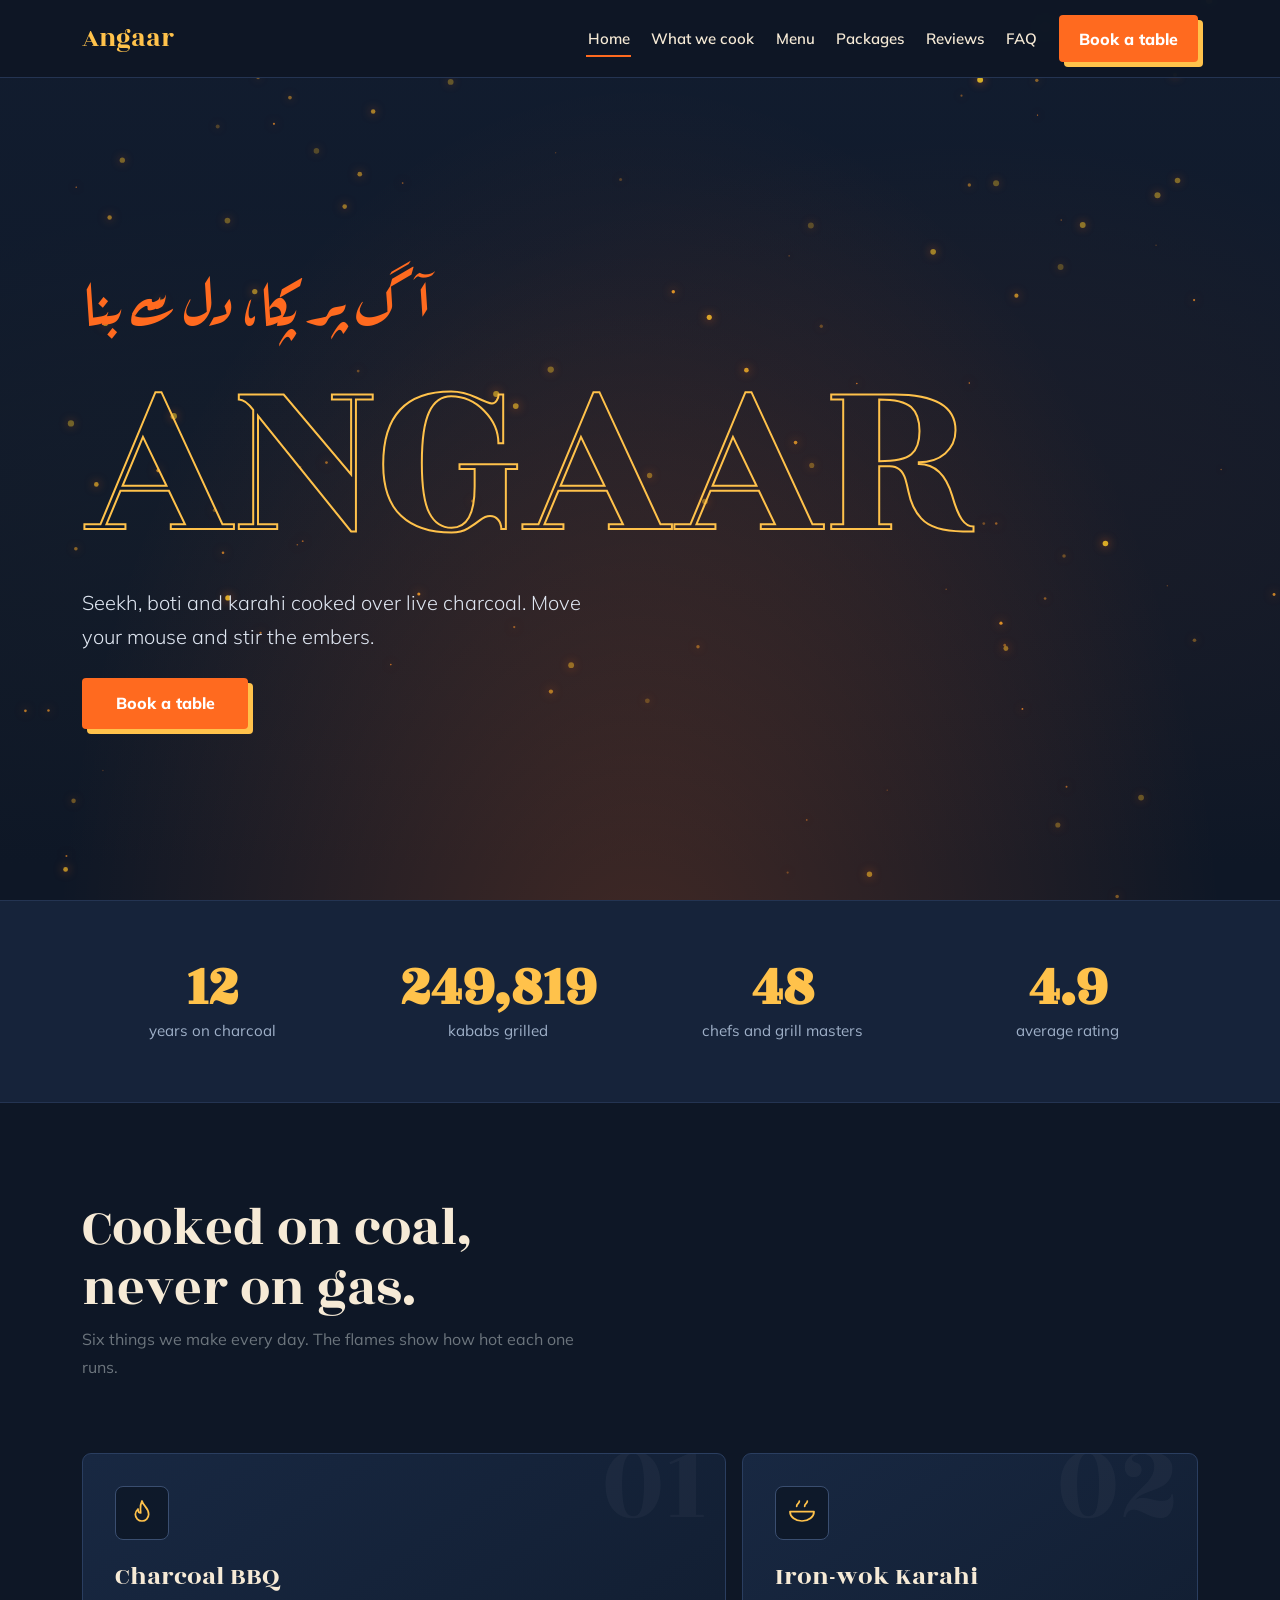
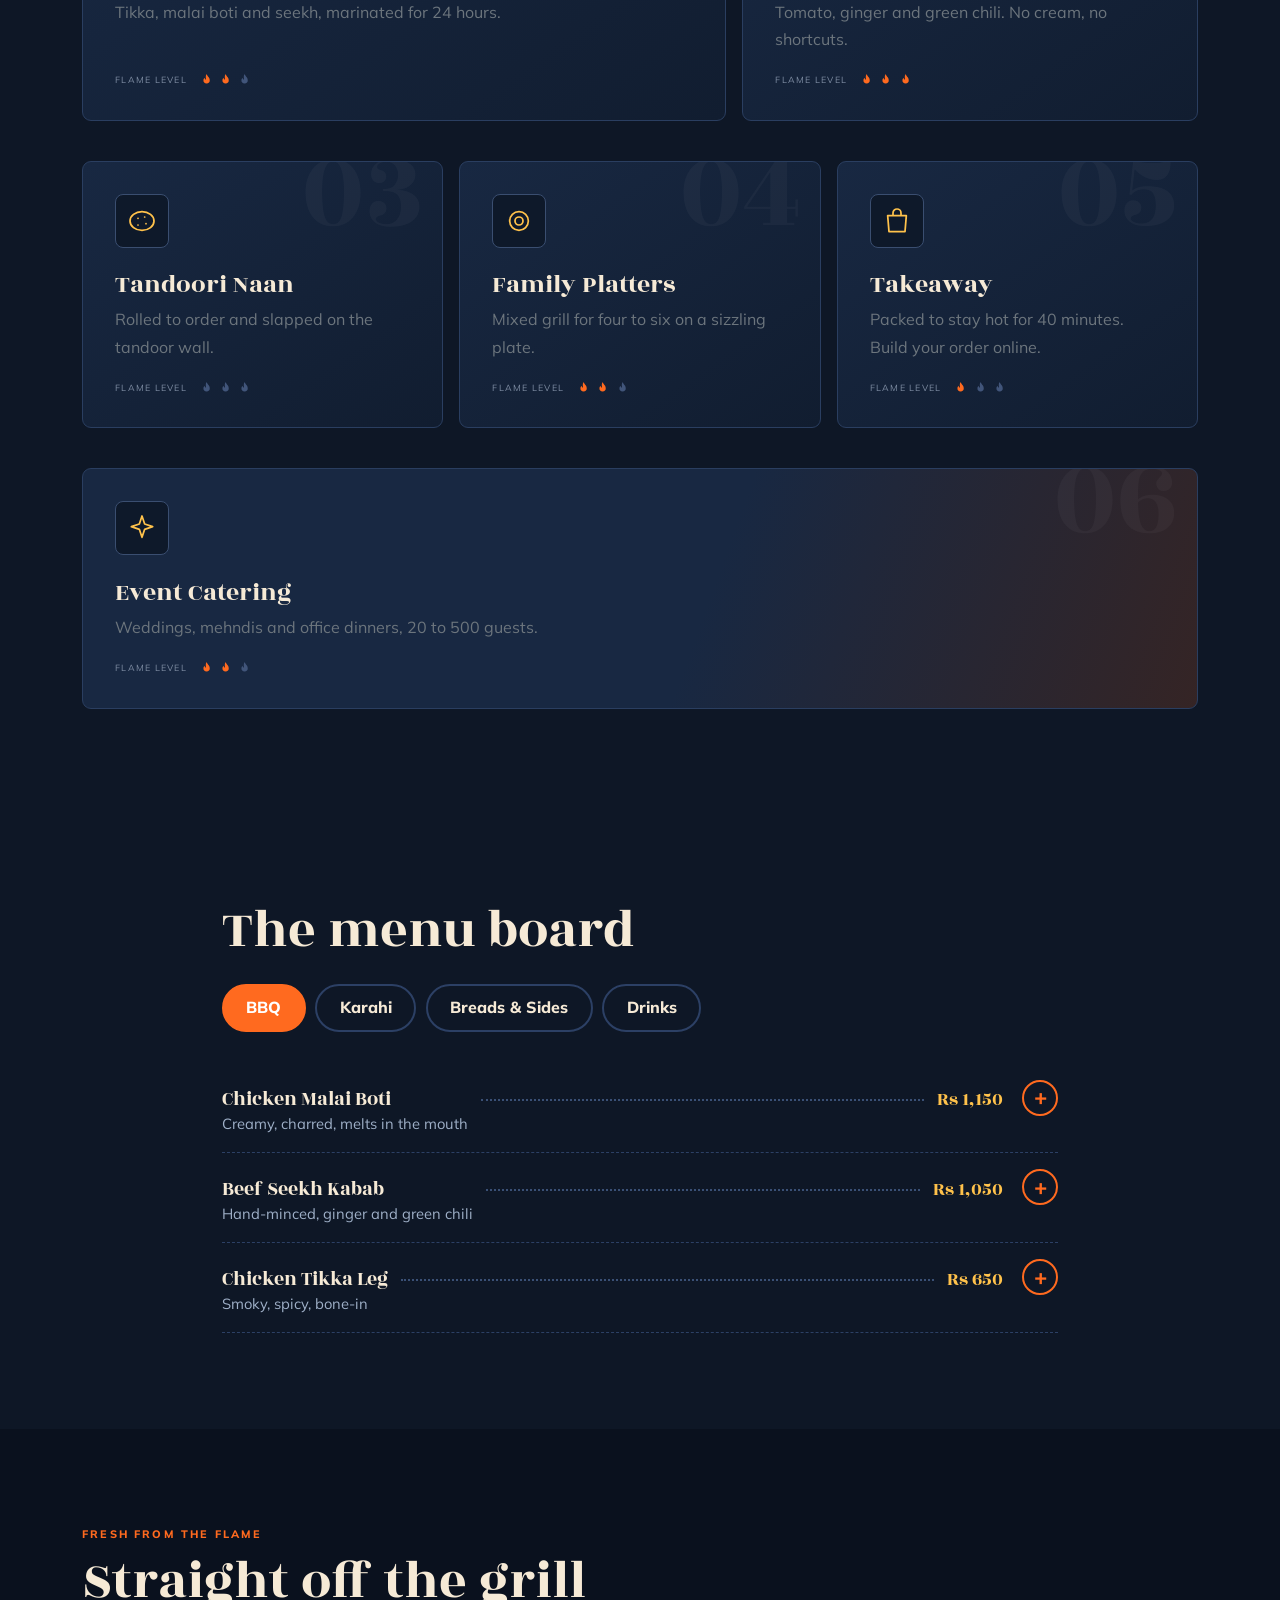
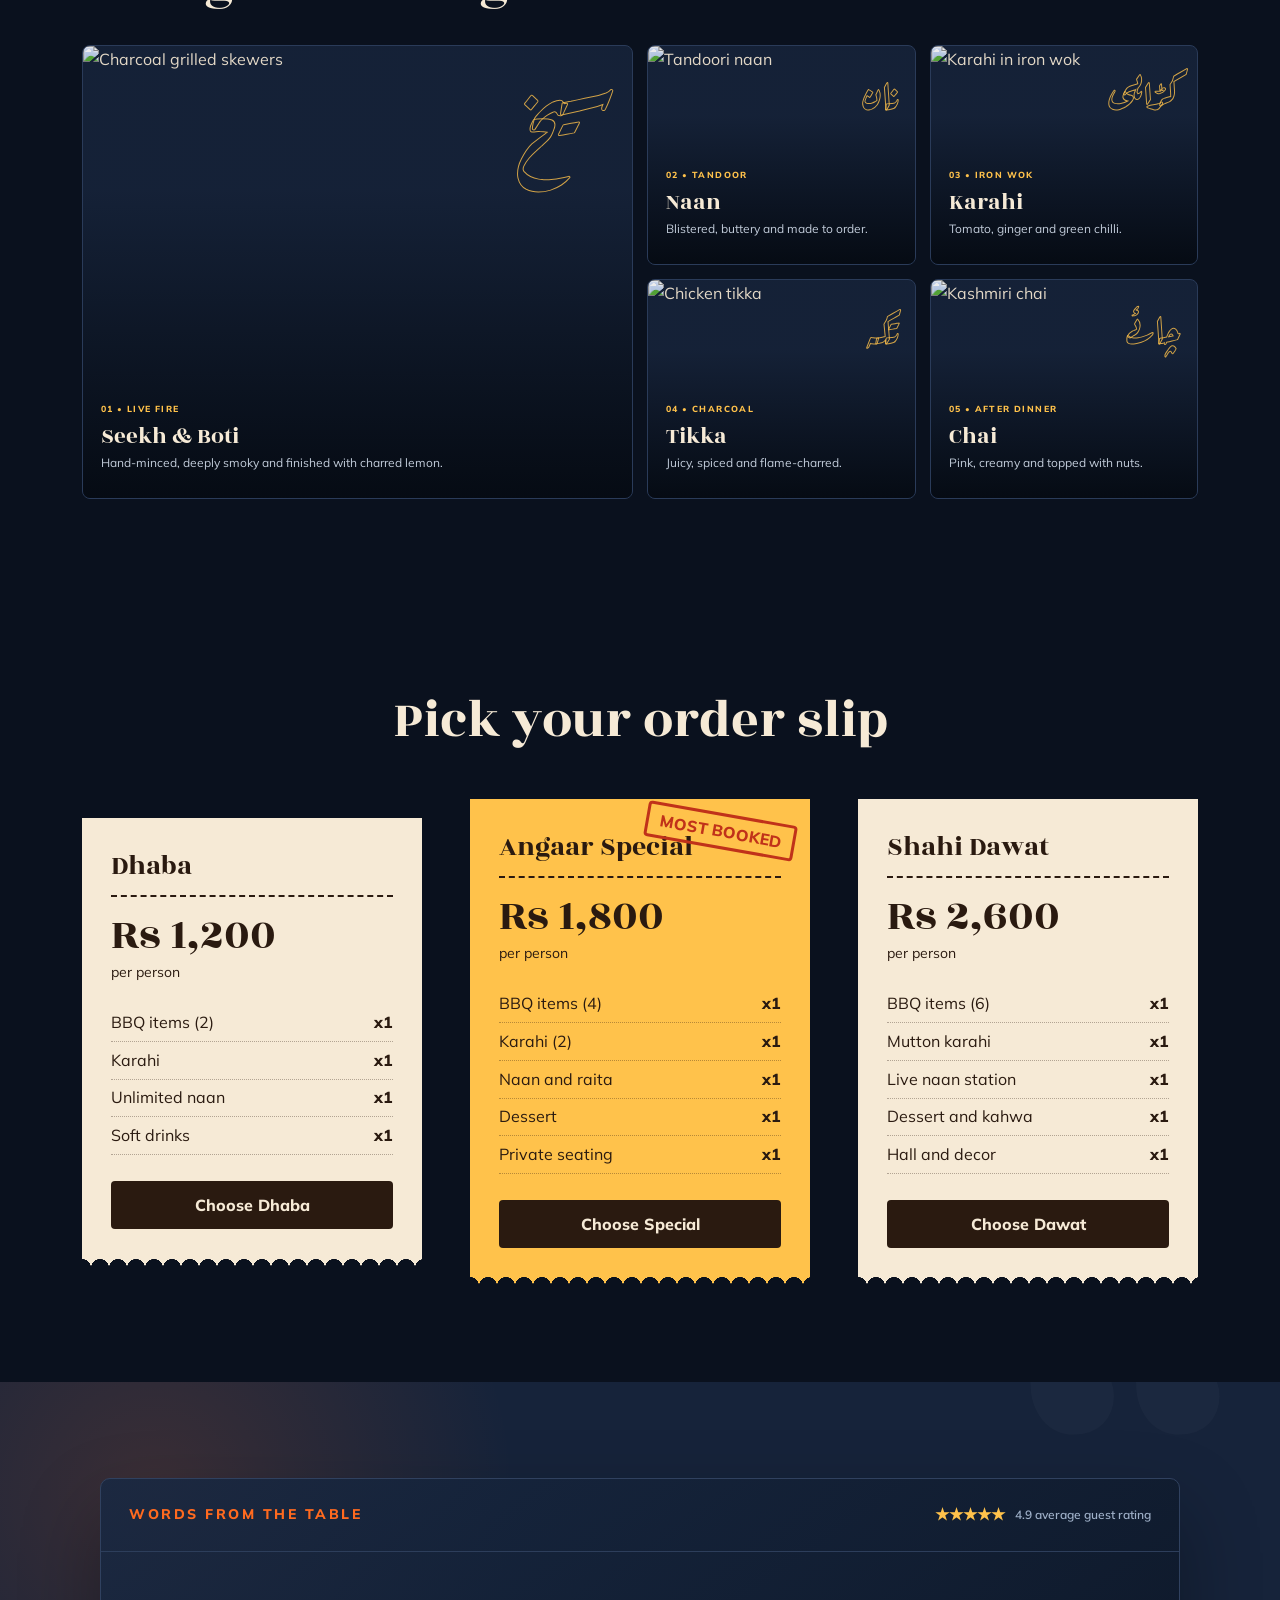
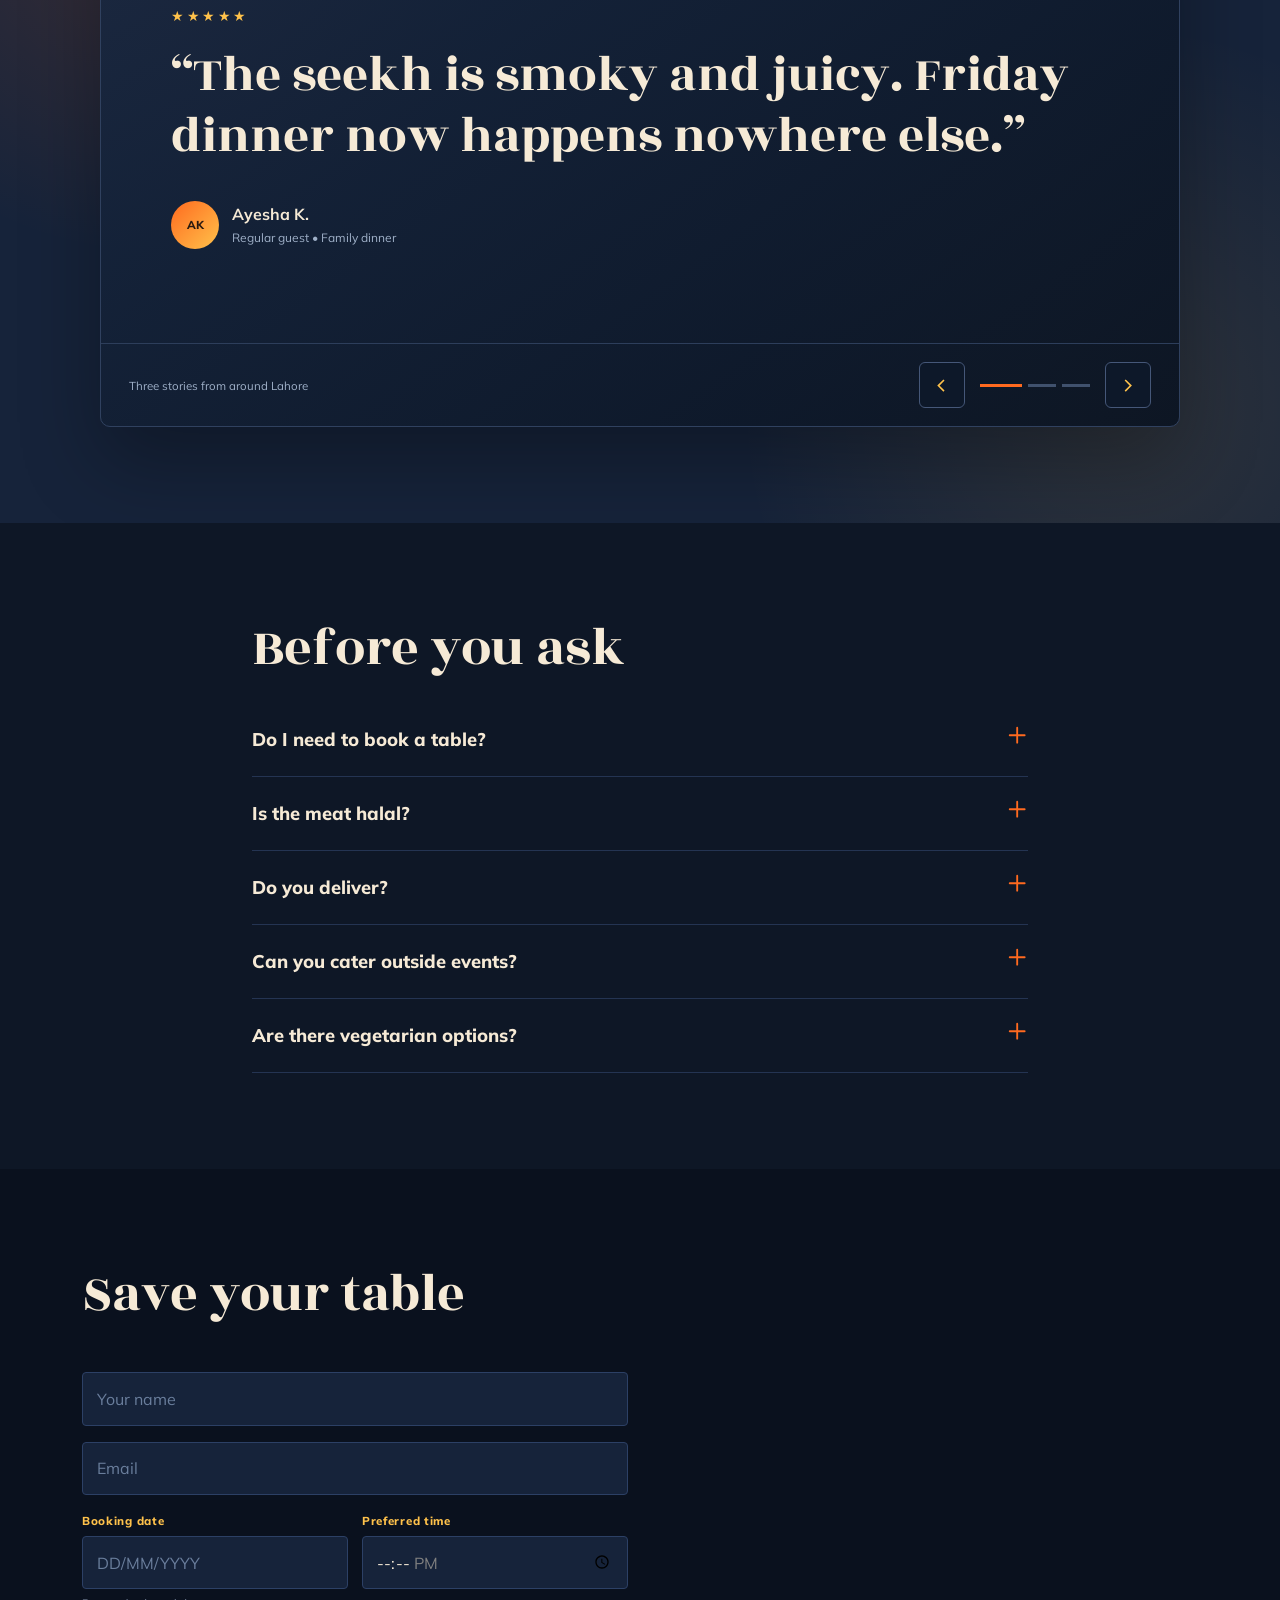
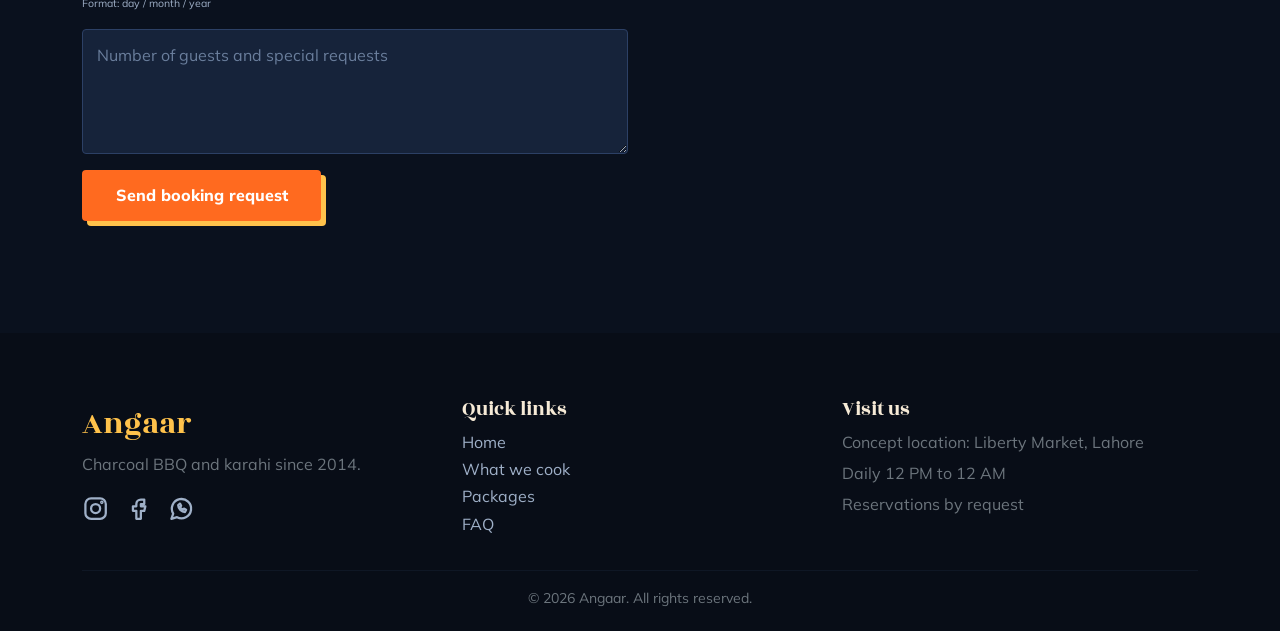
==== index.html @ 0d8eda19 "Add files via upload" ====
<!DOCTYPE html>
<html lang="en">
<head>
<meta charset="UTF-8">
<meta name="viewport" content="width=device-width, initial-scale=1">
<title>Angaar | Charcoal BBQ & Karahi</title>
<meta name="description" content="Live charcoal BBQ, karahi and tandoori naan. Book a table at Angaar.">
<link href="https://fonts.googleapis.com/css2?family=Aref+Ruqaa:wght@700&family=Mulish:wght@400;600;800&family=Rozha+One&display=swap" rel="stylesheet">
<link href="https://cdn.jsdelivr.net/npm/bootstrap@5.3.3/dist/css/bootstrap.min.css" rel="stylesheet">
<style>
:root{--night:#0e1726;--night2:#16233a;--ember:#ff6a1f;--gold:#ffc24b;--paper:#f6ead6;--ink:#2a1a10;--mute:#9fb0c8}
html{scroll-behavior:smooth;scroll-padding-top:90px}
body{font-family:'Mulish',sans-serif;background:var(--night);color:var(--paper);line-height:1.7;overflow-x:hidden}
h1,h2,h3,.disp{font-family:'Rozha One',serif;font-weight:400}
.urdu{font-family:'Aref Ruqaa',serif}
section{padding:96px 0;scroll-margin-top:78px}
h2{font-size:clamp(2rem,5vw,3.4rem);line-height:1.1}
.btn-ember{background:var(--ember);color:#fff;border:0;padding:.85rem 2.1rem;border-radius:4px;font-weight:800;box-shadow:5px 5px 0 var(--gold);transition:.2s}
.btn-ember:hover{color:#fff;transform:translate(3px,3px);box-shadow:2px 2px 0 var(--gold)}
/* nav */
.navbar{background:rgba(14,23,38,.94);backdrop-filter:blur(10px);border-bottom:1px solid #243452;padding:.65rem 0}.navbar .container{flex-wrap:nowrap}.navbar-nav{gap:.15rem!important}.nav-link{padding:.5rem .6rem!important;font-size:.94rem}.navbar .btn-ember{white-space:nowrap;padding:.72rem 1.25rem!important;margin-left:.65rem!important}
.navbar-brand{font-family:'Rozha One';font-size:1.7rem;color:var(--gold)!important}
.nav-link{color:var(--paper)!important;font-weight:600;position:relative}
.nav-link:after{content:"";position:absolute;left:.5rem;right:.5rem;bottom:2px;height:2px;background:var(--ember);transform:scaleX(0);transition:.3s}
.nav-link.active:after,.nav-link:hover:after{transform:scaleX(1)}
.navbar-toggler{border-color:var(--gold)}.navbar-toggler-icon{filter:invert(1)}
/* hero */
.hero{position:relative;min-height:100vh;display:flex;align-items:center;overflow:hidden;
background:linear-gradient(180deg,rgba(14,23,38,.55),var(--night) 96%),
url('images/hero.jpg') center/cover,radial-gradient(ellipse at 75% 100%,rgba(255,106,31,.45),transparent 60%),radial-gradient(ellipse at 20% 100%,rgba(255,194,75,.18),transparent 55%),var(--night2)}
#embers{position:absolute;inset:0;width:100%;height:100%}
.hero .container{position:relative;z-index:2;padding-top:70px}
.big{font-size:clamp(4.5rem,20vw,15rem);line-height:.85;color:transparent;-webkit-text-stroke:2px var(--gold);letter-spacing:-2px;margin:0;transition:.4s}
.big:hover{color:var(--ember);-webkit-text-stroke-color:var(--ember)}
.hero .urdu{font-size:clamp(2rem,6vw,4rem);color:var(--ember);margin:0 0 .5rem}
.hero p.lead{max-width:520px;color:#dfe6f1}
/* Clean hero-to-content transition */
/* services — editorial bento grid */
.services-grid{display:grid!important;grid-template-columns:repeat(12,1fr);gap:16px;margin:0!important}.services-grid>[class*="col-"]{width:auto!important;padding:0!important}.services-grid>div:nth-child(1){grid-column:span 7}.services-grid>div:nth-child(2){grid-column:span 5}.services-grid>div:nth-child(3),.services-grid>div:nth-child(4),.services-grid>div:nth-child(5){grid-column:span 4}.services-grid>div:nth-child(6){grid-column:1/-1}.dish{background:linear-gradient(145deg,#182842,#111d30);border:1px solid #2a3e60;border-radius:9px;padding:2rem;min-height:245px;height:100%;position:relative;overflow:hidden;display:flex;flex-direction:column;transition:.35s}.dish:before{content:"";position:absolute;inset:auto 0 0;height:4px;background:linear-gradient(90deg,var(--ember),var(--gold));transform:scaleX(0);transform-origin:left;transition:.45s}.dish:after{position:absolute;right:18px;top:-25px;font-family:'Rozha One';font-size:7rem;line-height:1;color:rgba(255,255,255,.035);transition:.4s}.services-grid>div:nth-child(1) .dish:after{content:"01"}.services-grid>div:nth-child(2) .dish:after{content:"02"}.services-grid>div:nth-child(3) .dish:after{content:"03"}.services-grid>div:nth-child(4) .dish:after{content:"04"}.services-grid>div:nth-child(5) .dish:after{content:"05"}.services-grid>div:nth-child(6) .dish:after{content:"06"}.dish:hover{transform:translateY(-7px);border-color:#ff8a3466;box-shadow:0 22px 50px rgba(0,0,0,.25)}.dish:hover:before{transform:scaleX(1)}.dish:hover:after{color:rgba(255,194,75,.09);transform:translateY(8px)}.dish .ic{width:54px;height:54px;border:1px solid #3a4e70;background:#0e192a;display:grid;place-items:center;border-radius:8px;font-size:2rem;line-height:1;color:var(--gold);transition:.3s}.dish:hover .ic{background:var(--ember);border-color:var(--ember);color:#fff;transform:rotate(-5deg)}.dish .ic svg{stroke-width:1.3}.dish h3{font-size:1.65rem;margin-top:1.35rem!important;margin-bottom:.35rem}.dish p{max-width:500px;margin-bottom:1.2rem}.heat{margin-top:auto;color:#41557a;font-size:.95rem;display:flex;gap:4px}.heat:before{content:"FLAME LEVEL";font-size:.56rem;letter-spacing:.14em;color:#7f8da3;margin-right:8px;align-self:center}.heat .on{color:var(--ember)}.services-grid>div:nth-child(6) .dish{min-height:200px;background:linear-gradient(110deg,#182842 0%,#182842 56%,rgba(255,106,31,.16) 100%)}.services-grid>div:nth-child(6) .dish p{max-width:670px}
@media(max-width:991px){.services-grid{grid-template-columns:1fr 1fr}.services-grid>div{grid-column:auto!important}.services-grid>div:nth-child(6){grid-column:1/-1!important}}
@media(max-width:620px){.services-grid{grid-template-columns:1fr}.services-grid>div:nth-child(6){grid-column:auto!important}.dish{min-height:230px}}
/* order slips */
.slip{background:var(--paper);color:var(--ink);padding:2rem 1.8rem 2.4rem;position:relative;height:100%;
-webkit-mask:radial-gradient(circle 9px at 9px 100%,#0000 98%,#000) -9px 0/18px 100%;mask:radial-gradient(circle 9px at 9px 100%,#0000 98%,#000) -9px 0/18px 100%;
box-shadow:0 20px 40px rgba(0,0,0,.35);transition:.3s}
.slip:hover{transform:rotate(-1deg) translateY(-6px)}
.slip.best{background:var(--gold);transform:rotate(1.5deg) scale(1.04)}
.slip.best:hover{transform:rotate(0) scale(1.06)}
.slip h3{border-bottom:2px dashed var(--ink);padding-bottom:.7rem}
.slip .price{font-family:'Rozha One';font-size:2.8rem;line-height:1}
.slip ul{list-style:none;padding:0;margin:1.2rem 0 1.6rem}
.slip li{padding:.3rem 0;display:flex;justify-content:space-between;border-bottom:1px dotted #2a1a1055}
.slip li:after{content:"x1";font-weight:800}
.stamp{position:absolute;top:14px;right:14px;border:3px solid var(--chili,#c0321a);color:#c0321a;padding:.1rem .7rem;font-weight:800;transform:rotate(10deg);border-radius:4px}
.btn-ink{background:var(--ink);color:var(--paper);border-radius:4px;font-weight:800;width:100%;padding:.7rem}
.btn-ink:hover{background:var(--ember);color:#fff}
@media(max-width:991px){.slip.best{transform:none}}
/* testimonials — warm, editorial review stage */
.rev{position:relative;overflow:hidden;background:radial-gradient(circle at 12% 15%,rgba(255,106,31,.16),transparent 28%),radial-gradient(circle at 88% 85%,rgba(255,194,75,.1),transparent 30%),var(--night2)}.rev:before{content:"“";position:absolute;right:4%;top:-120px;font-family:'Rozha One';font-size:30rem;line-height:1;color:rgba(255,255,255,.025)}.review-shell{position:relative;max-width:1080px;margin:auto;border:1px solid #30415f;background:linear-gradient(145deg,rgba(24,40,66,.88),rgba(10,19,33,.9));border-radius:10px;box-shadow:0 35px 80px rgba(0,0,0,.3);overflow:hidden}.review-head{display:flex;align-items:center;justify-content:space-between;padding:22px 28px;border-bottom:1px solid #2d3e5b}.review-head small{color:var(--ember);font-weight:800;letter-spacing:.18em}.review-score{display:flex;align-items:center;gap:10px;color:var(--gold);font-weight:800}.review-score span{color:var(--mute);font-weight:600;font-size:.75rem}.slider{overflow:hidden;max-width:100%;margin:auto}.track{display:flex;transition:transform .55s cubic-bezier(.6,0,.2,1)}.slide{min-width:100%;padding:52px 70px 34px;text-align:left}.review-stars{color:var(--gold);letter-spacing:.18em;font-size:.9rem}.slide blockquote{font-family:'Rozha One';font-size:clamp(2rem,4vw,3.5rem);line-height:1.18;max-width:900px;margin:18px 0 34px}.reviewer{display:flex;align-items:center;gap:13px}.reviewer-avatar{width:48px;height:48px;border-radius:50%;display:grid;place-items:center;background:linear-gradient(135deg,var(--ember),var(--gold));color:var(--ink);font-size:.72rem;font-weight:800}.reviewer-info{display:flex;flex-direction:column}.reviewer-info strong{color:var(--paper)}.reviewer-info span{color:var(--mute);font-size:.75rem}.review-bottom{display:flex;align-items:center;justify-content:space-between;padding:18px 28px;border-top:1px solid #2d3e5b}.review-note{color:var(--mute);font-size:.72rem}.review-controls{display:flex;align-items:center;gap:12px}.arrow{display:inline-flex;align-items:center;justify-content:center;font-size:1.2rem;background:#0d1829;border:1px solid #455778;color:var(--gold);width:46px;height:46px;border-radius:6px;transition:.25s}.arrow:hover{background:var(--gold);border-color:var(--gold);color:var(--ink);transform:translateY(-2px)}.dots{display:flex;align-items:center}.dots button{width:28px;height:3px;border:0;background:#40516d;margin:0 3px;padding:0;transition:.25s}.dots button.on{background:var(--ember);width:42px}
@media(max-width:700px){.review-head{align-items:flex-start;gap:12px;flex-direction:column}.slide{padding:38px 24px 28px}.slide blockquote{font-size:2rem}.review-bottom{align-items:flex-start;gap:18px;flex-direction:column}.review-controls{width:100%;justify-content:space-between}.review-note{display:none}}
/* faq */
.faq-item{border-bottom:1px solid #243452}
.faq-q{width:100%;background:none;border:0;color:var(--paper);text-align:left;padding:1.3rem 0;font-weight:800;font-size:1.15rem;display:flex;justify-content:space-between;gap:1rem}
.faq-q svg{color:var(--ember);transition:.3s;flex:none;font-size:1.4rem}
.faq-item.open .faq-q svg{transform:rotate(45deg)}
.faq-item.open .faq-q{color:var(--gold)}
.faq-a{max-height:0;overflow:hidden;transition:max-height .35s;color:var(--mute)}
/* contact */
.form-control{background:var(--night2);border:1px solid #2c4065;color:var(--paper);padding:.85rem;border-radius:4px}
.form-control:focus{background:var(--night2);color:var(--paper);border-color:var(--ember);box-shadow:none}
.form-control::placeholder{color:#6a7e9c}
iframe{border:0;width:100%;height:100%;min-height:340px;border-radius:4px;filter:invert(.9) hue-rotate(180deg) saturate(.7)}
footer{background:#080d17;padding:64px 0 20px}
footer a{color:var(--mute);text-decoration:none}footer a:hover{color:var(--gold)}
.social .social-icon{font-size:1.7rem;margin-right:1rem;display:inline-flex;color:var(--mute)}

#loader{position:fixed;inset:0;background:radial-gradient(circle at 50% 55%,#172944,#0b1422 52%,#07101c);z-index:9999;display:flex;flex-direction:column;align-items:center;justify-content:center;transition:opacity .65s,visibility .65s}#loader.done{opacity:0;visibility:hidden}.loader-emblem{width:110px;height:110px;border:1px solid rgba(255,194,75,.36);border-radius:50%;display:grid;place-items:center;position:relative;animation:loaderPulse 1.3s ease-in-out infinite}.loader-emblem:before,.loader-emblem:after{content:"";position:absolute;border-radius:50%;border:1px solid rgba(255,106,31,.25)}.loader-emblem:before{inset:-12px;animation:loaderRing 1.5s ease-out infinite}.loader-emblem:after{inset:12px}.loader-flame{width:55px;height:55px;color:var(--ember);filter:drop-shadow(0 0 18px rgba(255,106,31,.7));animation:loaderFlame .75s ease-in-out infinite alternate}.loader-word{font-family:'Rozha One';font-size:3.4rem;line-height:1;color:var(--gold);margin-top:26px;letter-spacing:.04em}.loader-sub{font-size:.58rem;font-weight:800;letter-spacing:.35em;color:#c7d0dc;margin-top:9px}.loader-progress{width:180px;height:2px;background:#293a55;margin-top:28px;overflow:hidden}.loader-progress span{display:block;width:45%;height:100%;background:linear-gradient(90deg,var(--ember),var(--gold));animation:loaderMove 1s ease-in-out infinite}@keyframes loaderPulse{50%{transform:scale(1.04)}}@keyframes loaderRing{0%{transform:scale(.82);opacity:1}100%{transform:scale(1.2);opacity:0}}@keyframes loaderFlame{to{transform:scale(1.08) rotate(3deg)}}@keyframes loaderMove{0%{transform:translateX(-110%)}100%{transform:translateX(330%)}}
.rv{opacity:0;transform:translateY(40px);transition:opacity .8s,transform .8s}
.rv.in{opacity:1;transform:none}
.stats{background:var(--night2);padding:58px 0;margin-top:0;border-top:1px solid #243452;border-bottom:1px solid #243452}
.stat b{display:block;font-family:'Rozha One';font-size:clamp(2.2rem,5vw,3.6rem);color:var(--gold);line-height:1}
.stat span{color:var(--mute);font-size:.95rem}
.tabs{display:flex;gap:.6rem;flex-wrap:wrap;margin-bottom:2rem}
.tabs button{background:none;border:2px solid #2c4065;color:var(--paper);padding:.5rem 1.4rem;border-radius:40px;font-weight:800;transition:.2s}
.tabs button.on,.tabs button:hover{background:var(--ember);border-color:var(--ember);color:#fff}
.mi{display:flex;align-items:baseline;gap:.8rem;padding:1rem 0;border-bottom:1px dashed #2c4065}
.mi h3{font-size:1.25rem;margin:0}.mi .dots-l{flex:1;border-bottom:2px dotted #3a5075;transform:translateY(-4px)}
.mi .pr{font-family:'Rozha One';color:var(--gold);font-size:1.2rem}.mi p{margin:0;color:var(--mute);font-size:.92rem}
.gallery-head{margin-bottom:34px}.gallery-kicker{display:block;color:var(--ember);font-size:.68rem;font-weight:800;letter-spacing:.2em;margin-bottom:.5rem}.gal{display:grid;grid-template-columns:repeat(4,1fr);grid-auto-rows:minmax(210px,1fr);gap:14px}.gal-card{min-height:220px;border-radius:8px;overflow:hidden;position:relative;background:var(--night2);border:1px solid #2a3b59;isolation:isolate}.gal-card:first-child{grid-column:span 2;grid-row:span 2;min-height:454px}.gal-card img{position:absolute;inset:0;width:100%;height:100%;object-fit:cover;transition:transform .65s cubic-bezier(.2,.7,.2,1),filter .45s}.gal-card:after{content:"";position:absolute;inset:0;background:linear-gradient(0deg,rgba(5,10,18,.96),rgba(5,10,18,.08) 68%);z-index:1;transition:.4s}.gal-card:hover img{transform:scale(1.08);filter:saturate(1.12)}.gal-card:hover:after{background:linear-gradient(0deg,rgba(5,10,18,.98),rgba(5,10,18,.02) 75%)}.gal-card .ur{position:absolute;right:16px;top:11px;z-index:2;font-family:'Aref Ruqaa',serif;font-size:2.5rem;color:transparent;-webkit-text-stroke:1px rgba(255,194,75,.8);transition:.35s}.gal-card:first-child .ur{font-size:5rem}.gal-card:hover .ur{color:var(--ember);-webkit-text-stroke-color:var(--ember);transform:rotate(-5deg) scale(1.06)}.gal-copy{position:absolute;z-index:2;left:18px;right:18px;bottom:16px}.gal-copy small{color:var(--gold);font-weight:800;letter-spacing:.16em;font-size:.55rem}.gal-copy h3{font-size:1.45rem;margin:.15rem 0 0}.gal-copy p{color:#c2ccda;font-size:.75rem;margin:.15rem 0 .55rem;max-width:380px}.booking-when{display:grid;grid-template-columns:1fr 1fr;gap:14px;margin-bottom:1rem}.booking-field label{display:block;color:var(--gold);font-size:.72rem;font-weight:800;letter-spacing:.06em;margin-bottom:.35rem}.booking-field .form-control{margin:0!important}.date-hint{color:var(--mute);font-size:.66rem;margin:.35rem 0 0}
.booking-success{min-height:430px;border:1px solid #2c4065;background:linear-gradient(145deg,#15243c,#0f1b2d);padding:45px;display:flex;flex-direction:column;align-items:flex-start;justify-content:center}.booking-success[hidden]{display:none}.success-mark{width:72px;height:72px;border-radius:50%;display:grid;place-items:center;background:linear-gradient(135deg,var(--ember),var(--gold));color:var(--night);font-size:2rem;font-weight:800;box-shadow:0 0 35px rgba(255,106,31,.25)}.booking-success h3{font-size:2.4rem;margin:1.2rem 0 .4rem}.booking-success p{color:var(--mute);max-width:440px}.booking-success .btn{margin-top:1rem}

@media(max-width:1100px) and (min-width:901px){.gal{gap:12px}.gal-copy{left:14px;right:14px;bottom:13px}.gal-card:not(:first-child) .gal-copy h3{font-size:1.22rem}.gal-card:not(:first-child) .gal-copy p{font-size:.67rem;line-height:1.35}.gal-card:not(:first-child) .ur{font-size:2.1rem}}
@media(max-width:900px) and (min-width:701px){.gal{grid-template-columns:1fr 1fr;grid-auto-rows:270px}.gal-card:first-child{grid-column:1/-1;grid-row:span 2;min-height:540px}.gal-card .ur{font-size:3.2rem}.gal-copy h3{font-size:1.7rem}.gal-copy p{font-size:.82rem}}
@media(max-width:700px){.gal{grid-template-columns:1fr 1fr;grid-auto-rows:210px}.gal-card:first-child{grid-column:1/-1;grid-row:span 2;min-height:434px}.booking-when{grid-template-columns:1fr}}
@media(max-width:460px){.gal{grid-template-columns:1fr}.gal-card:first-child{grid-column:auto;grid-row:auto;min-height:390px}.gal-card{min-height:300px}}
.slip .stamp{transition:.25s}.slip:hover .stamp{transform:rotate(-6deg) scale(1.25)}
.btn-wa{background:#25d366;color:#06240f;border:0;padding:.85rem 2.1rem;border-radius:4px;font-weight:800;box-shadow:5px 5px 0 var(--gold)}
.btn-wa:hover{transform:translate(3px,3px);box-shadow:2px 2px 0 var(--gold)}

.hero:after{content:"";position:absolute;inset:0;pointer-events:none;background:radial-gradient(ellipse at 50% 115%,rgba(255,106,31,.22),transparent 65%)}
#glow{position:fixed;width:380px;height:380px;left:0;top:0;margin:-190px 0 0 -190px;border-radius:50%;pointer-events:none;z-index:1;background:radial-gradient(circle,rgba(255,150,50,.16),transparent 65%);mix-blend-mode:screen;opacity:0;transition:opacity .4s}
.add{margin-left:.4rem;width:36px;height:36px;border-radius:50%;border:2px solid var(--ember);background:none;color:var(--ember);font-size:1.4rem;line-height:1;font-weight:800;flex:none;transition:.2s}
.add:hover{background:var(--ember);color:#fff;transform:rotate(90deg)}
.cart{margin-top:2rem;background:var(--paper);color:var(--ink);padding:1.5rem 1.6rem;border-radius:4px;box-shadow:0 20px 40px rgba(0,0,0,.4);animation:pop .35s}
@keyframes pop{from{transform:translateY(20px);opacity:0}}
.cart h3{border-bottom:2px dashed var(--ink);padding-bottom:.6rem;margin-bottom:.8rem}
.cl{display:flex;align-items:center;gap:.6rem;padding:.35rem 0;border-bottom:1px dotted #2a1a1055}
.cl span:first-child{flex:1;font-weight:700}.cl button{width:28px;height:28px;border-radius:50%;border:0;background:var(--ink);color:var(--paper);font-weight:800}
.cart .tot{display:flex;justify-content:space-between;font-family:'Rozha One';font-size:1.5rem;margin:1rem 0}
.cart .row2{display:flex;gap:.6rem;flex-wrap:wrap}
.cart .clr{background:none;border:2px solid var(--ink);color:var(--ink);border-radius:4px;font-weight:800;padding:.7rem 1.2rem}
.mbar{display:none}
@media(max-width:991px){.mbar{display:flex;position:fixed;left:0;right:0;bottom:0;z-index:1030;background:#0a111e;border-top:1px solid #243452;padding-bottom:env(safe-area-inset-bottom)}
.mbar a{flex:1;text-align:center;padding:.95rem .5rem;color:var(--paper);text-decoration:none;font-weight:800}.mbar a.hl{background:var(--ember)}body{padding-bottom:58px}}
:focus-visible{outline:2px solid var(--gold);outline-offset:3px}
</style>
</head>
<body>
<div id="loader" aria-hidden="true"><div class="loader-emblem"><svg class="loader-flame" viewBox="0 0 24 24" fill="currentColor" aria-hidden="true"><path d="M13.2 2.5c.3 3.5 4.9 5.1 4.9 10.4a6.1 6.1 0 1 1-12.2 0c0-2.6 1.4-4.8 3.4-6.5-.2 2.8 1.1 4.7 2.6 5.4-.3-4.2-.4-6.7 1.3-9.3z"/><path d="M12.1 11.2c1.8 1.5 2.5 2.7 2.5 4.2a2.6 2.6 0 1 1-5.2 0c0-1.2.7-2.4 1.8-3.5 0 1.2.4 1.9.9 2.2.1-1.1-.2-2 .0-2.9z" fill="#ffc24b"/></svg></div><div class="loader-word">Angaar</div><div class="loader-sub">LIVE FIRE KITCHEN</div><div class="loader-progress"><span></span></div></div>
<nav class="navbar navbar-expand-lg fixed-top">
 <div class="container">
  <a class="navbar-brand" href="#home">Angaar</a>
  <button class="navbar-toggler" data-bs-toggle="collapse" data-bs-target="#menu" aria-label="Toggle menu"><span class="navbar-toggler-icon"></span></button>
  <div class="collapse navbar-collapse" id="menu">
   <ul class="navbar-nav ms-auto align-items-lg-center gap-lg-2">
    <li><a class="nav-link" href="#home">Home</a></li>
    <li><a class="nav-link" href="#dishes">What we cook</a></li>
    <li><a class="nav-link" href="#menu-board">Menu</a></li>
    <li><a class="nav-link" href="#packages">Packages</a></li>
    <li><a class="nav-link" href="#reviews">Reviews</a></li>
    <li><a class="nav-link" href="#faq">FAQ</a></li>
    <li><a class="btn btn-ember ms-lg-3 py-2" href="#contact">Book a table</a></li>
   </ul>
  </div>
 </div>
</nav>

<header class="hero" id="home">
 <canvas id="embers" aria-hidden="true"></canvas>
 <div class="container">
  <p class="urdu">آگ پر پکا، دل سے بنا</p>
  <h1 class="big">ANGAAR</h1>
  <p class="lead mt-4 mb-4">Seekh, boti and karahi cooked over live charcoal. Move your mouse and stir the embers.</p>
  <a href="#contact" class="btn btn-ember">Book a table</a>
 </div>
</header>

<div class="stats"><div class="container"><div class="row g-4 text-center">
 <div class="col-6 col-md-3 stat"><b data-n="12">0</b><span>years on charcoal</span></div>
 <div class="col-6 col-md-3 stat"><b data-n="250000" data-plus>0</b><span>kababs grilled</span></div>
 <div class="col-6 col-md-3 stat"><b data-n="48" data-plus>0</b><span>chefs and grill masters</span></div>
 <div class="col-6 col-md-3 stat"><b data-n="4.9" data-d="1">0</b><span>average rating</span></div>
</div></div></div>

<section id="dishes">
 <div class="container">
  <h2 class="mb-2">Cooked on coal,<br>never on gas.</h2>
  <p class="text-secondary mb-5" style="max-width:520px">Six things we make every day. The flames show how hot each one runs.</p>
  <div class="services-grid row g-4">
   <div class="col-md-6 col-lg-4"><div class="dish"><span class="ic"><svg width="1em" height="1em" viewBox="0 0 24 24" fill="none" stroke="currentColor" stroke-width="1.5" stroke-linecap="round" stroke-linejoin="round" aria-hidden="true"><path d="M12 3c1 4 5 5 5 10a5 5 0 0 1-10 0c0-2 1-3 2-4 0 2 1 3 2 3 0-4-1-5 1-9z"/></svg></span><h3 class="h4 mt-3">Charcoal BBQ</h3><p class="text-secondary">Tikka, malai boti and seekh, marinated for 24 hours.</p><div class="heat"><svg class="fl on" width="1em" height="1em" viewBox="0 0 24 24" fill="currentColor" aria-hidden="true"><path d="M12 3c1 4 5 5 5 10a5 5 0 0 1-10 0c0-2 1-3 2-4 0 2 1 3 2 3 0-4-1-5 1-9z"/></svg><svg class="fl on" width="1em" height="1em" viewBox="0 0 24 24" fill="currentColor" aria-hidden="true"><path d="M12 3c1 4 5 5 5 10a5 5 0 0 1-10 0c0-2 1-3 2-4 0 2 1 3 2 3 0-4-1-5 1-9z"/></svg><svg class="fl" width="1em" height="1em" viewBox="0 0 24 24" fill="currentColor" aria-hidden="true"><path d="M12 3c1 4 5 5 5 10a5 5 0 0 1-10 0c0-2 1-3 2-4 0 2 1 3 2 3 0-4-1-5 1-9z"/></svg></div></div></div>
   <div class="col-md-6 col-lg-4"><div class="dish"><span class="ic"><svg width="1em" height="1em" viewBox="0 0 24 24" fill="none" stroke="currentColor" stroke-width="1.5" stroke-linecap="round" stroke-linejoin="round" aria-hidden="true"><path d="M3 11h18a9 7 0 0 1-18 0zM8 7c0-2 2-2 2-4M14 7c0-2 2-2 2-4"/></svg></span><h3 class="h4 mt-3">Iron-wok Karahi</h3><p class="text-secondary">Tomato, ginger and green chili. No cream, no shortcuts.</p><div class="heat"><svg class="fl on" width="1em" height="1em" viewBox="0 0 24 24" fill="currentColor" aria-hidden="true"><path d="M12 3c1 4 5 5 5 10a5 5 0 0 1-10 0c0-2 1-3 2-4 0 2 1 3 2 3 0-4-1-5 1-9z"/></svg><svg class="fl on" width="1em" height="1em" viewBox="0 0 24 24" fill="currentColor" aria-hidden="true"><path d="M12 3c1 4 5 5 5 10a5 5 0 0 1-10 0c0-2 1-3 2-4 0 2 1 3 2 3 0-4-1-5 1-9z"/></svg><svg class="fl on" width="1em" height="1em" viewBox="0 0 24 24" fill="currentColor" aria-hidden="true"><path d="M12 3c1 4 5 5 5 10a5 5 0 0 1-10 0c0-2 1-3 2-4 0 2 1 3 2 3 0-4-1-5 1-9z"/></svg></div></div></div>
   <div class="col-md-6 col-lg-4"><div class="dish"><span class="ic"><svg width="1em" height="1em" viewBox="0 0 24 24" fill="none" stroke="currentColor" stroke-width="1.5" stroke-linecap="round" stroke-linejoin="round" aria-hidden="true"><path d="M3 12a9 7 0 1 0 18 0 9 7 0 1 0-18 0zM9 10h.01M14 9h.01M15 14h.01M9 15h.01"/></svg></span><h3 class="h4 mt-3">Tandoori Naan</h3><p class="text-secondary">Rolled to order and slapped on the tandoor wall.</p><div class="heat"><svg class="fl" width="1em" height="1em" viewBox="0 0 24 24" fill="currentColor" aria-hidden="true"><path d="M12 3c1 4 5 5 5 10a5 5 0 0 1-10 0c0-2 1-3 2-4 0 2 1 3 2 3 0-4-1-5 1-9z"/></svg><svg class="fl" width="1em" height="1em" viewBox="0 0 24 24" fill="currentColor" aria-hidden="true"><path d="M12 3c1 4 5 5 5 10a5 5 0 0 1-10 0c0-2 1-3 2-4 0 2 1 3 2 3 0-4-1-5 1-9z"/></svg><svg class="fl" width="1em" height="1em" viewBox="0 0 24 24" fill="currentColor" aria-hidden="true"><path d="M12 3c1 4 5 5 5 10a5 5 0 0 1-10 0c0-2 1-3 2-4 0 2 1 3 2 3 0-4-1-5 1-9z"/></svg></div></div></div>
   <div class="col-md-6 col-lg-4"><div class="dish"><span class="ic"><svg width="1em" height="1em" viewBox="0 0 24 24" fill="none" stroke="currentColor" stroke-width="1.5" stroke-linecap="round" stroke-linejoin="round" aria-hidden="true"><path d="M12 5a7 7 0 1 0 0 14 7 7 0 0 0 0-14zM12 9a3 3 0 1 0 0 6 3 3 0 0 0 0-6z"/></svg></span><h3 class="h4 mt-3">Family Platters</h3><p class="text-secondary">Mixed grill for four to six on a sizzling plate.</p><div class="heat"><svg class="fl on" width="1em" height="1em" viewBox="0 0 24 24" fill="currentColor" aria-hidden="true"><path d="M12 3c1 4 5 5 5 10a5 5 0 0 1-10 0c0-2 1-3 2-4 0 2 1 3 2 3 0-4-1-5 1-9z"/></svg><svg class="fl on" width="1em" height="1em" viewBox="0 0 24 24" fill="currentColor" aria-hidden="true"><path d="M12 3c1 4 5 5 5 10a5 5 0 0 1-10 0c0-2 1-3 2-4 0 2 1 3 2 3 0-4-1-5 1-9z"/></svg><svg class="fl" width="1em" height="1em" viewBox="0 0 24 24" fill="currentColor" aria-hidden="true"><path d="M12 3c1 4 5 5 5 10a5 5 0 0 1-10 0c0-2 1-3 2-4 0 2 1 3 2 3 0-4-1-5 1-9z"/></svg></div></div></div>
   <div class="col-md-6 col-lg-4"><div class="dish"><span class="ic"><svg width="1em" height="1em" viewBox="0 0 24 24" fill="none" stroke="currentColor" stroke-width="1.5" stroke-linecap="round" stroke-linejoin="round" aria-hidden="true"><path d="M5 8h14l-1 12H6zM9 8V6a3 3 0 0 1 6 0v2"/></svg></span><h3 class="h4 mt-3">Takeaway</h3><p class="text-secondary">Packed to stay hot for 40 minutes. Build your order online.</p><div class="heat"><svg class="fl on" width="1em" height="1em" viewBox="0 0 24 24" fill="currentColor" aria-hidden="true"><path d="M12 3c1 4 5 5 5 10a5 5 0 0 1-10 0c0-2 1-3 2-4 0 2 1 3 2 3 0-4-1-5 1-9z"/></svg><svg class="fl" width="1em" height="1em" viewBox="0 0 24 24" fill="currentColor" aria-hidden="true"><path d="M12 3c1 4 5 5 5 10a5 5 0 0 1-10 0c0-2 1-3 2-4 0 2 1 3 2 3 0-4-1-5 1-9z"/></svg><svg class="fl" width="1em" height="1em" viewBox="0 0 24 24" fill="currentColor" aria-hidden="true"><path d="M12 3c1 4 5 5 5 10a5 5 0 0 1-10 0c0-2 1-3 2-4 0 2 1 3 2 3 0-4-1-5 1-9z"/></svg></div></div></div>
   <div class="col-md-6 col-lg-4"><div class="dish"><span class="ic"><svg width="1em" height="1em" viewBox="0 0 24 24" fill="none" stroke="currentColor" stroke-width="1.5" stroke-linecap="round" stroke-linejoin="round" aria-hidden="true"><path d="M12 3l2 6 6 2-6 2-2 6-2-6-6-2 6-2z"/></svg></span><h3 class="h4 mt-3">Event Catering</h3><p class="text-secondary">Weddings, mehndis and office dinners, 20 to 500 guests.</p><div class="heat"><svg class="fl on" width="1em" height="1em" viewBox="0 0 24 24" fill="currentColor" aria-hidden="true"><path d="M12 3c1 4 5 5 5 10a5 5 0 0 1-10 0c0-2 1-3 2-4 0 2 1 3 2 3 0-4-1-5 1-9z"/></svg><svg class="fl on" width="1em" height="1em" viewBox="0 0 24 24" fill="currentColor" aria-hidden="true"><path d="M12 3c1 4 5 5 5 10a5 5 0 0 1-10 0c0-2 1-3 2-4 0 2 1 3 2 3 0-4-1-5 1-9z"/></svg><svg class="fl" width="1em" height="1em" viewBox="0 0 24 24" fill="currentColor" aria-hidden="true"><path d="M12 3c1 4 5 5 5 10a5 5 0 0 1-10 0c0-2 1-3 2-4 0 2 1 3 2 3 0-4-1-5 1-9z"/></svg></div></div></div>
  </div>
 </div>
</section>

<section id="menu-board">
 <div class="container" style="max-width:860px">
  <h2 class="mb-4 rv">The menu board</h2>
  <div class="tabs" id="tabs" role="tablist"></div>
  <div id="items"></div>
  <div class="cart" id="cart" hidden>
   <h3 class="h4">Your order</h3><div id="cl"></div>
   <div class="tot"><span>Total</span><span id="tot">Rs 0</span></div>
   <div class="row2"><button class="btn btn-wa" id="send" type="button">Review order</button><button class="clr" id="clr" type="button">Clear</button></div>
  </div>
 </div>
</section>

<section id="gallery" style="background:#0a111e">
 <div class="container">
  <div class="gallery-head rv"><span class="gallery-kicker">FRESH FROM THE FLAME</span><h2 class="mb-0">Straight off the grill</h2></div>
  <div class="gal rv">
   <article class="gal-card"><img loading="lazy" alt="Charcoal grilled skewers" src="images/seekh.jpg"><b class="ur">سیخ</b><div class="gal-copy"><small>01 • LIVE FIRE</small><h3>Seekh & Boti</h3><p>Hand-minced, deeply smoky and finished with charred lemon.</p></div></article>
   <article class="gal-card"><img loading="lazy" alt="Tandoori naan" src="images/naan.jpg"><b class="ur">نان</b><div class="gal-copy"><small>02 • TANDOOR</small><h3>Naan</h3><p>Blistered, buttery and made to order.</p></div></article>
   <article class="gal-card"><img loading="lazy" alt="Karahi in iron wok" src="images/karahi.jpg"><b class="ur">کڑاہی</b><div class="gal-copy"><small>03 • IRON WOK</small><h3>Karahi</h3><p>Tomato, ginger and green chilli.</p></div></article>
   <article class="gal-card"><img loading="lazy" alt="Chicken tikka" src="images/tikka.jpg"><b class="ur">تکہ</b><div class="gal-copy"><small>04 • CHARCOAL</small><h3>Tikka</h3><p>Juicy, spiced and flame-charred.</p></div></article>
   <article class="gal-card"><img loading="lazy" alt="Kashmiri chai" src="images/chai.jpg"><b class="ur">چائے</b><div class="gal-copy"><small>05 • AFTER DINNER</small><h3>Chai</h3><p>Pink, creamy and topped with nuts.</p></div></article>
  </div>
 </div>
</section>


<section id="packages" style="background:#0a111e">
 <div class="container">
  <h2 class="text-center mb-5">Pick your order slip</h2>
  <div class="row g-4 g-lg-5 align-items-center">
   <div class="col-lg-4"><div class="slip"><h3>Dhaba</h3><div class="price mt-3">Rs 1,200</div><small>per person</small>
    <ul><li>BBQ items (2)</li><li>Karahi</li><li>Unlimited naan</li><li>Soft drinks</li></ul><a href="#contact" class="btn btn-ink">Choose Dhaba</a></div></div>
   <div class="col-lg-4"><div class="slip best"><span class="stamp">MOST BOOKED</span><h3>Angaar Special</h3><div class="price mt-3">Rs 1,800</div><small>per person</small>
    <ul><li>BBQ items (4)</li><li>Karahi (2)</li><li>Naan and raita</li><li>Dessert</li><li>Private seating</li></ul><a href="#contact" class="btn btn-ink">Choose Special</a></div></div>
   <div class="col-lg-4"><div class="slip"><h3>Shahi Dawat</h3><div class="price mt-3">Rs 2,600</div><small>per person</small>
    <ul><li>BBQ items (6)</li><li>Mutton karahi</li><li>Live naan station</li><li>Dessert and kahwa</li><li>Hall and decor</li></ul><a href="#contact" class="btn btn-ink">Choose Dawat</a></div></div>
  </div>
 </div>
</section>

<section id="reviews" class="rev">
 <div class="container">
  <div class="review-shell">
   <div class="review-head"><small>WORDS FROM THE TABLE</small><div class="review-score">★★★★★ <span>4.9 average guest rating</span></div></div>
   <div class="slider"><div class="track" id="track">
    <article class="slide"><div class="review-stars">★★★★★</div><blockquote>“The seekh is smoky and juicy. Friday dinner now happens nowhere else.”</blockquote><div class="reviewer"><div class="reviewer-avatar">AK</div><div class="reviewer-info"><strong>Ayesha K.</strong><span>Regular guest • Family dinner</span></div></div></article>
    <article class="slide"><div class="review-stars">★★★★★</div><blockquote>“We booked the Special for thirty people. Everything arrived hot and nobody went home hungry.”</blockquote><div class="reviewer"><div class="reviewer-avatar">UR</div><div class="reviewer-info"><strong>Usman R.</strong><span>Birthday dawat • Group of 30</span></div></div></article>
    <article class="slide"><div class="review-stars">★★★★★</div><blockquote>“Best karahi outside my grandmother’s kitchen—and the naan is unreal.”</blockquote><div class="reviewer"><div class="reviewer-avatar">HS</div><div class="reviewer-info"><strong>Hamza S.</strong><span>First visit • Now a regular</span></div></div></article>
   </div></div>
   <div class="review-bottom"><span class="review-note">Three stories from around Lahore</span><div class="review-controls"><button class="arrow" id="prev" aria-label="Previous review"><svg width="1em" height="1em" viewBox="0 0 24 24" fill="none" stroke="currentColor" stroke-width="2"><path d="M15 5l-7 7 7 7"/></svg></button><div class="dots" id="dots"></div><button class="arrow" id="next" aria-label="Next review"><svg width="1em" height="1em" viewBox="0 0 24 24" fill="none" stroke="currentColor" stroke-width="2"><path d="M9 5l7 7-7 7"/></svg></button></div></div>
  </div>
 </div>
</section>
<section id="faq">
 <div class="container" style="max-width:800px">
  <h2 class="mb-4">Before you ask</h2>
  <div class="faq-item"><button class="faq-q" aria-expanded="false">Do I need to book a table?<svg class="pl" width="1em" height="1em" viewBox="0 0 24 24" fill="none" stroke="currentColor" stroke-width="2" stroke-linecap="round" stroke-linejoin="round" aria-hidden="true" stroke-width="2.6"><path d="M12 4v16M4 12h16"/></svg></button><div class="faq-a"><p>Not on weekdays. For Friday to Sunday evenings, book ahead so you don't wait.</p></div></div>
  <div class="faq-item"><button class="faq-q" aria-expanded="false">Is the meat halal?<svg class="pl" width="1em" height="1em" viewBox="0 0 24 24" fill="none" stroke="currentColor" stroke-width="2" stroke-linecap="round" stroke-linejoin="round" aria-hidden="true" stroke-width="2.6"><path d="M12 4v16M4 12h16"/></svg></button><div class="faq-a"><p>Yes. All meat is halal and comes from a certified local supplier.</p></div></div>
  <div class="faq-item"><button class="faq-q" aria-expanded="false">Do you deliver?<svg class="pl" width="1em" height="1em" viewBox="0 0 24 24" fill="none" stroke="currentColor" stroke-width="2" stroke-linecap="round" stroke-linejoin="round" aria-hidden="true" stroke-width="2.6"><path d="M12 4v16M4 12h16"/></svg></button><div class="faq-a"><p>Yes, within 8 km. Orders over Rs 2,000 get free delivery.</p></div></div>
  <div class="faq-item"><button class="faq-q" aria-expanded="false">Can you cater outside events?<svg class="pl" width="1em" height="1em" viewBox="0 0 24 24" fill="none" stroke="currentColor" stroke-width="2" stroke-linecap="round" stroke-linejoin="round" aria-hidden="true" stroke-width="2.6"><path d="M12 4v16M4 12h16"/></svg></button><div class="faq-a"><p>We cook on site for 20 to 500 guests. Call us 7 days ahead.</p></div></div>
  <div class="faq-item"><button class="faq-q" aria-expanded="false">Are there vegetarian options?<svg class="pl" width="1em" height="1em" viewBox="0 0 24 24" fill="none" stroke="currentColor" stroke-width="2" stroke-linecap="round" stroke-linejoin="round" aria-hidden="true" stroke-width="2.6"><path d="M12 4v16M4 12h16"/></svg></button><div class="faq-a"><p>Yes: paneer tikka, daal makhni, mixed sabzi and grilled vegetables.</p></div></div>
 </div>
</section>

<section id="contact" style="background:#0a111e">
 <div class="container">
  <h2 class="mb-5">Save your table</h2>
  <div class="row g-4">
   <div class="col-lg-6">
    <form id="form" novalidate>
     <input class="form-control mb-3" id="name" placeholder="Your name" required>
     <input class="form-control mb-3" id="email" type="email" placeholder="Email" required>
     <div class="booking-when">
      <div class="booking-field"><label for="date">Booking date</label><input class="form-control" id="date" type="text" inputmode="numeric" autocomplete="off" maxlength="10" placeholder="DD/MM/YYYY" pattern="(0[1-9]|[12][0-9]|3[01])/(0[1-9]|1[0-2])/20[0-9]{2}" required><p class="date-hint">Format: day / month / year</p></div>
      <div class="booking-field"><label for="time">Preferred time</label><input class="form-control" id="time" type="time" min="12:00" max="23:30" required></div>
     </div>
     <textarea class="form-control mb-3" id="msg" rows="4" placeholder="Number of guests and special requests"></textarea>
     <button class="btn btn-ember" type="submit">Send booking request</button>
     <p id="status" class="mt-3 mb-0" role="status"></p>
    </form>
    <div class="booking-success" id="bookingSuccess" hidden aria-live="polite"><div class="success-mark">✓</div><h3>Request submitted!</h3><p id="bookingSuccessText">Your booking request has been received.</p><button class="btn btn-ember" id="anotherBooking" type="button">Make another request</button></div>
   </div>
   <div class="col-lg-6"><iframe title="Angaar location" loading="lazy" src="https://maps.google.com/maps?q=Liberty%20Market%20Lahore&output=embed"></iframe></div>
  </div>
 </div>
</section>

<footer>
 <div class="container">
  <div class="row g-4">
   <div class="col-md-4"><div class="disp" style="font-size:2rem;color:var(--gold)">Angaar</div><p class="text-secondary">Charcoal BBQ and karahi since 2014.</p>
    <div class="social" aria-label="Social media icons"><span class="social-icon" role="img" aria-label="Instagram"><svg width="1em" height="1em" viewBox="0 0 24 24" fill="none" stroke="currentColor" stroke-width="2" stroke-linecap="round" stroke-linejoin="round" aria-hidden="true"><rect x="3" y="3" width="18" height="18" rx="5"/><circle cx="12" cy="12" r="4"/><circle cx="17.500" cy="6.500" r=".6"/></svg></span><span class="social-icon" role="img" aria-label="Facebook"><svg width="1em" height="1em" viewBox="0 0 24 24" fill="none" stroke="currentColor" stroke-width="2" stroke-linecap="round" stroke-linejoin="round" aria-hidden="true"><path d="M14 8h3V4h-3a4 4 0 0 0-4 4v2H7v4h3v7h4v-7h3l1-4h-4V8z"/></svg></span><span class="social-icon" role="img" aria-label="WhatsApp"><svg width="1em" height="1em" viewBox="0 0 24 24" fill="none" stroke="currentColor" stroke-width="2" stroke-linecap="round" stroke-linejoin="round" aria-hidden="true"><path d="M3 21l1.6-4.6A8.5 8.5 0 1 1 8 19.6z"/><path d="M9 9c0 3 3 6 6 6l1-2-2-1-1 .8c-1-.4-1.8-1.200-2.200-2.200l.8-1-1-2z"/></svg></span></div></div>
   <div class="col-6 col-md-4"><h3 class="h5">Quick links</h3><ul class="list-unstyled"><li><a href="#home">Home</a></li><li><a href="#dishes">What we cook</a></li><li><a href="#packages">Packages</a></li><li><a href="#faq">FAQ</a></li></ul></div>
   <div class="col-6 col-md-4"><h3 class="h5">Visit us</h3><p class="text-secondary mb-1">Concept location: Liberty Market, Lahore</p><p class="text-secondary mb-1">Daily 12 PM to 12 AM</p><p class="text-secondary">Reservations by request</p></div>
  </div>
  <hr style="border-color:#243452"><p class="text-center text-secondary small mb-0">&copy; 2026 Angaar. All rights reserved.</p>
 </div>
</footer>

<div id="glow" aria-hidden="true"></div>
<div class="mbar"><a href="#menu-board">Menu</a><a href="#packages">Packages</a><a class="hl" href="#contact">Book a table</a></div>
<script src="https://cdn.jsdelivr.net/npm/bootstrap@5.3.3/dist/js/bootstrap.bundle.min.js"></script>
<script>
// Embers canvas: rising sparks that drift away from the cursor
(()=>{
 const c=document.getElementById('embers'),x=c.getContext('2d');
 if(matchMedia('(prefers-reduced-motion:reduce)').matches)return;
 let w,h,mx=-999,my=-999,P=[];
 const size=()=>{w=c.width=c.offsetWidth;h=c.height=c.offsetHeight};size();addEventListener('resize',size);
 const mk=(f)=>({x:Math.random()*w,y:f?Math.random()*h:h+10,r:Math.random()*2.6+.6,v:Math.random()*.9+.4,d:Math.random()*Math.PI*2,a:Math.random()*.6+.4});
 for(let i=0;i<(innerWidth<700?45:110);i++)P.push(mk(true));
 c.parentElement.addEventListener('pointermove',e=>{const b=c.getBoundingClientRect();mx=e.clientX-b.left;my=e.clientY-b.top});
 (function loop(){
  x.clearRect(0,0,w,h);
  P.forEach((p,i)=>{
   p.y-=p.v*(1+(window.HEAT||2)*.3);p.d+=.03;p.x+=Math.sin(p.d)*.5;
   const dx=p.x-mx,dy=p.y-my,dist=Math.hypot(dx,dy);
   if(dist<110){p.x+=dx/dist*3;p.y+=dy/dist*3}
   p.a-=.0025;
   if(p.y<-10||p.a<=0)P[i]=mk(false);
   x.beginPath();x.arc(p.x,p.y,p.r,0,7);
   x.fillStyle=`rgba(255,${120+p.r*30|0},40,${p.a})`;x.shadowColor='#ff6a1f';x.shadowBlur=10;x.fill();
  });
  requestAnimationFrame(loop);
 })();
})();

// Active nav link
const links=[...document.querySelectorAll('.nav-link')],secs=links.map(l=>document.querySelector(l.getAttribute('href')));
addEventListener('scroll',()=>{
 const y=scrollY+130;let cur=0;secs.forEach((s,i)=>{if(s.offsetTop<=y)cur=i});
 links.forEach((l,i)=>l.classList.toggle('active',i===cur));
});
// Close mobile menu on link tap
document.querySelectorAll('#menu a').forEach(a=>a.addEventListener('click',()=>{
 const m=document.getElementById('menu');if(m.classList.contains('show'))bootstrap.Collapse.getOrCreateInstance(m).hide();
}));

// Slider
const track=document.getElementById('track'),n=track.children.length,dots=document.getElementById('dots');
let i=0,timer;
for(let k=0;k<n;k++){const b=document.createElement('button');b.setAttribute('aria-label','Review '+(k+1));b.onclick=()=>go(k);dots.appendChild(b)}
function go(k){
 i=(k+n)%n;track.style.transform=`translateX(-${i*100}%)`;
 [...dots.children].forEach((d,j)=>d.classList.toggle('on',j===i));
 clearInterval(timer);timer=setInterval(()=>go(i+1),6500);
}
prev.onclick=()=>go(i-1);next.onclick=()=>go(i+1);go(0);

// FAQ accordion
document.querySelectorAll('.faq-q').forEach(btn=>btn.addEventListener('click',()=>{
 const item=btn.parentElement,a=item.querySelector('.faq-a'),was=item.classList.contains('open');
 document.querySelectorAll('.faq-item').forEach(f=>{f.classList.remove('open');f.querySelector('.faq-a').style.maxHeight=0;f.querySelector('.faq-q').setAttribute('aria-expanded','false')});
 if(!was){item.classList.add('open');a.style.maxHeight=a.scrollHeight+'px';btn.setAttribute('aria-expanded','true')}
}));

// Loader
addEventListener('load',()=>setTimeout(()=>document.getElementById('loader').classList.add('done'),1200));

// Scroll reveal + counters
document.querySelectorAll('.dish,.slip,h2,.stat,.mi,.slider').forEach(el=>el.classList.add('rv'));
const io=new IntersectionObserver(es=>es.forEach(e=>{
 if(!e.isIntersecting)return;e.target.classList.add('in');io.unobserve(e.target);
 const b=e.target.querySelector('b[data-n]');if(b)count(b);
}),{threshold:.2});
const observe=()=>document.querySelectorAll('.rv:not(.in)').forEach(el=>io.observe(el));
function count(b){
 const t=+b.dataset.n,d=+(b.dataset.d||0),pl=b.hasAttribute('data-plus')?'+':'';let st=null;
 (function f(ts){st=st||ts;const p=Math.min((ts-st)/1600,1);
  b.textContent=(t*(1-Math.pow(1-p,3))).toLocaleString('en',{minimumFractionDigits:d,maximumFractionDigits:d})+(p===1?pl:'');
  if(p<1)requestAnimationFrame(f)})(performance.now());
}

// Menu tabs
const MENU={
 'BBQ':[['Chicken Malai Boti','Creamy, charred, melts in the mouth','Rs 1,150'],['Beef Seekh Kabab','Hand-minced, ginger and green chili','Rs 1,050'],['Chicken Tikka Leg','Smoky, spicy, bone-in','Rs 650']],
 'Karahi':[['Chicken Karahi (full)','Tomato, ginger, green chili','Rs 2,400'],['Mutton Karahi (full)','Slow-cooked, bold and rich','Rs 3,900'],['Namkeen Gosht','Salt, pepper and nothing else','Rs 3,600']],
 'Breads & Sides':[['Tandoori Naan','Fresh from the tandoor wall','Rs 70'],['Garlic Naan','Butter and roasted garlic','Rs 130'],['Raita and Salad','Cool and crunchy','Rs 150']],
 'Drinks':[['Kashmiri Chai','Pink, creamy and nutty','Rs 280'],['Mint Margarita','Lemon, mint and soda','Rs 320'],['Lassi (sweet/salty)','Thick and cold','Rs 300']]
};
const tabs=document.getElementById('tabs'),items=document.getElementById('items');
function show(k){
 [...tabs.children].forEach(b=>b.classList.toggle('on',b.textContent===k));
 items.innerHTML=MENU[k].map(([n,d,p])=>`<div class="mi rv in"><div><h3>${n}</h3><p>${d}</p></div><span class="dots-l"></span><span class="pr">${p}</span><button class="add" data-n="${n}" data-p="${p}" aria-label="Add ${n} to order">+</button></div>`).join('');
}
Object.keys(MENU).forEach(k=>{const b=document.createElement('button');b.textContent=k;b.onclick=()=>show(k);tabs.appendChild(b)});
show('BBQ');observe();

// Validate booking request and show confirmation
document.getElementById('form').addEventListener('submit',e=>{
 e.preventDefault();const statusEl=document.getElementById('status');
 const nameInput=document.getElementById('name'),emailInput=document.getElementById('email'),dateInput=document.getElementById('date'),timeInput=document.getElementById('time');
 const nm=nameInput.value.trim(),em=emailInput.value.trim(),dateOk=/^(0[1-9]|[12]\d|3[01])\/(0[1-9]|1[0-2])\/20\d{2}$/.test(dateInput.value);
 if(!nm||!/^\S+@\S+\.\S+$/.test(em)||!dateOk||!timeInput.value){statusEl.style.color='#ff9a7a';statusEl.textContent='Enter your name, valid email, date in DD/MM/YYYY format, and preferred time.';return}
 const dateValue=dateInput.value,timeValue=timeInput.value;
 document.getElementById('bookingSuccessText').textContent=`Thanks, ${nm}. Your booking request for ${dateValue} at ${timeValue} has been received.`;
 e.currentTarget.hidden=true;document.getElementById('bookingSuccess').hidden=false;
 e.currentTarget.reset();
});
document.getElementById('anotherBooking').addEventListener('click',()=>{document.getElementById('bookingSuccess').hidden=true;const f=document.getElementById('form');f.hidden=false;document.getElementById('status').textContent='';f.querySelector('input').focus()});

// Auto-format booking date as DD/MM/YYYY
const bookingDate=document.getElementById('date');bookingDate.addEventListener('input',()=>{let v=bookingDate.value.replace(/\D/g,'').slice(0,8);if(v.length>4)v=v.slice(0,2)+'/'+v.slice(2,4)+'/'+v.slice(4);else if(v.length>2)v=v.slice(0,2)+'/'+v.slice(2);bookingDate.value=v});

// ---- Order builder ----
const cart={},rs=n=>'Rs '+n.toLocaleString('en');
items.addEventListener('click',e=>{
 const b=e.target.closest('.add');if(!b)return;
 const n=b.dataset.n;(cart[n]=cart[n]||{q:0,p:+b.dataset.p.replace(/\D/g,'')}).q++;drawCart();
});
document.getElementById('cl').addEventListener('click',e=>{
 const b=e.target.closest('button');if(!b)return;
 const n=b.dataset.n;cart[n].q+=b.dataset.a==='+'?1:-1;if(cart[n].q<1)delete cart[n];drawCart();
});
function drawCart(){
 const k=Object.keys(cart),box=document.getElementById('cart');box.hidden=!k.length;
 document.getElementById('cl').innerHTML=k.map(n=>`<div class="cl"><span>${n}</span><button data-a="-" data-n="${n}" aria-label="Less">-</button><b>${cart[n].q}</b><button data-a="+" data-n="${n}" aria-label="More">+</button><span>${rs(cart[n].p*cart[n].q)}</span></div>`).join('');
 document.getElementById('tot').textContent=rs(k.reduce((t,n)=>t+cart[n].p*cart[n].q,0));
}
document.getElementById('clr').onclick=()=>{for(const n in cart)delete cart[n];drawCart()};
document.getElementById('send').onclick=e=>{
 const k=Object.keys(cart);if(!k.length)return;
 const b=e.currentTarget,old=b.textContent;b.textContent='Order summary ready ✓';
 setTimeout(()=>b.textContent=old,2200);
};

// ---- Parallax + cursor glow ----
if(!matchMedia('(prefers-reduced-motion:reduce)').matches){
 const pc=document.querySelector('.hero .container');
 addEventListener('scroll',()=>{if(scrollY<innerHeight){pc.style.transform=`translateY(${scrollY*.2}px)`;pc.style.opacity=1-scrollY/(innerHeight*.85)}},{passive:true});
 if(matchMedia('(hover:hover)').matches){
  const g=document.getElementById('glow');let x=0,y=0,tx=0,ty=0;
  addEventListener('pointermove',e=>{tx=e.clientX;ty=e.clientY;g.style.opacity=1});
  (function f(){x+=(tx-x)*.12;y+=(ty-y)*.12;g.style.transform=`translate(${x}px,${y}px)`;requestAnimationFrame(f)})();
 }
}
</script>
</body>
</html>
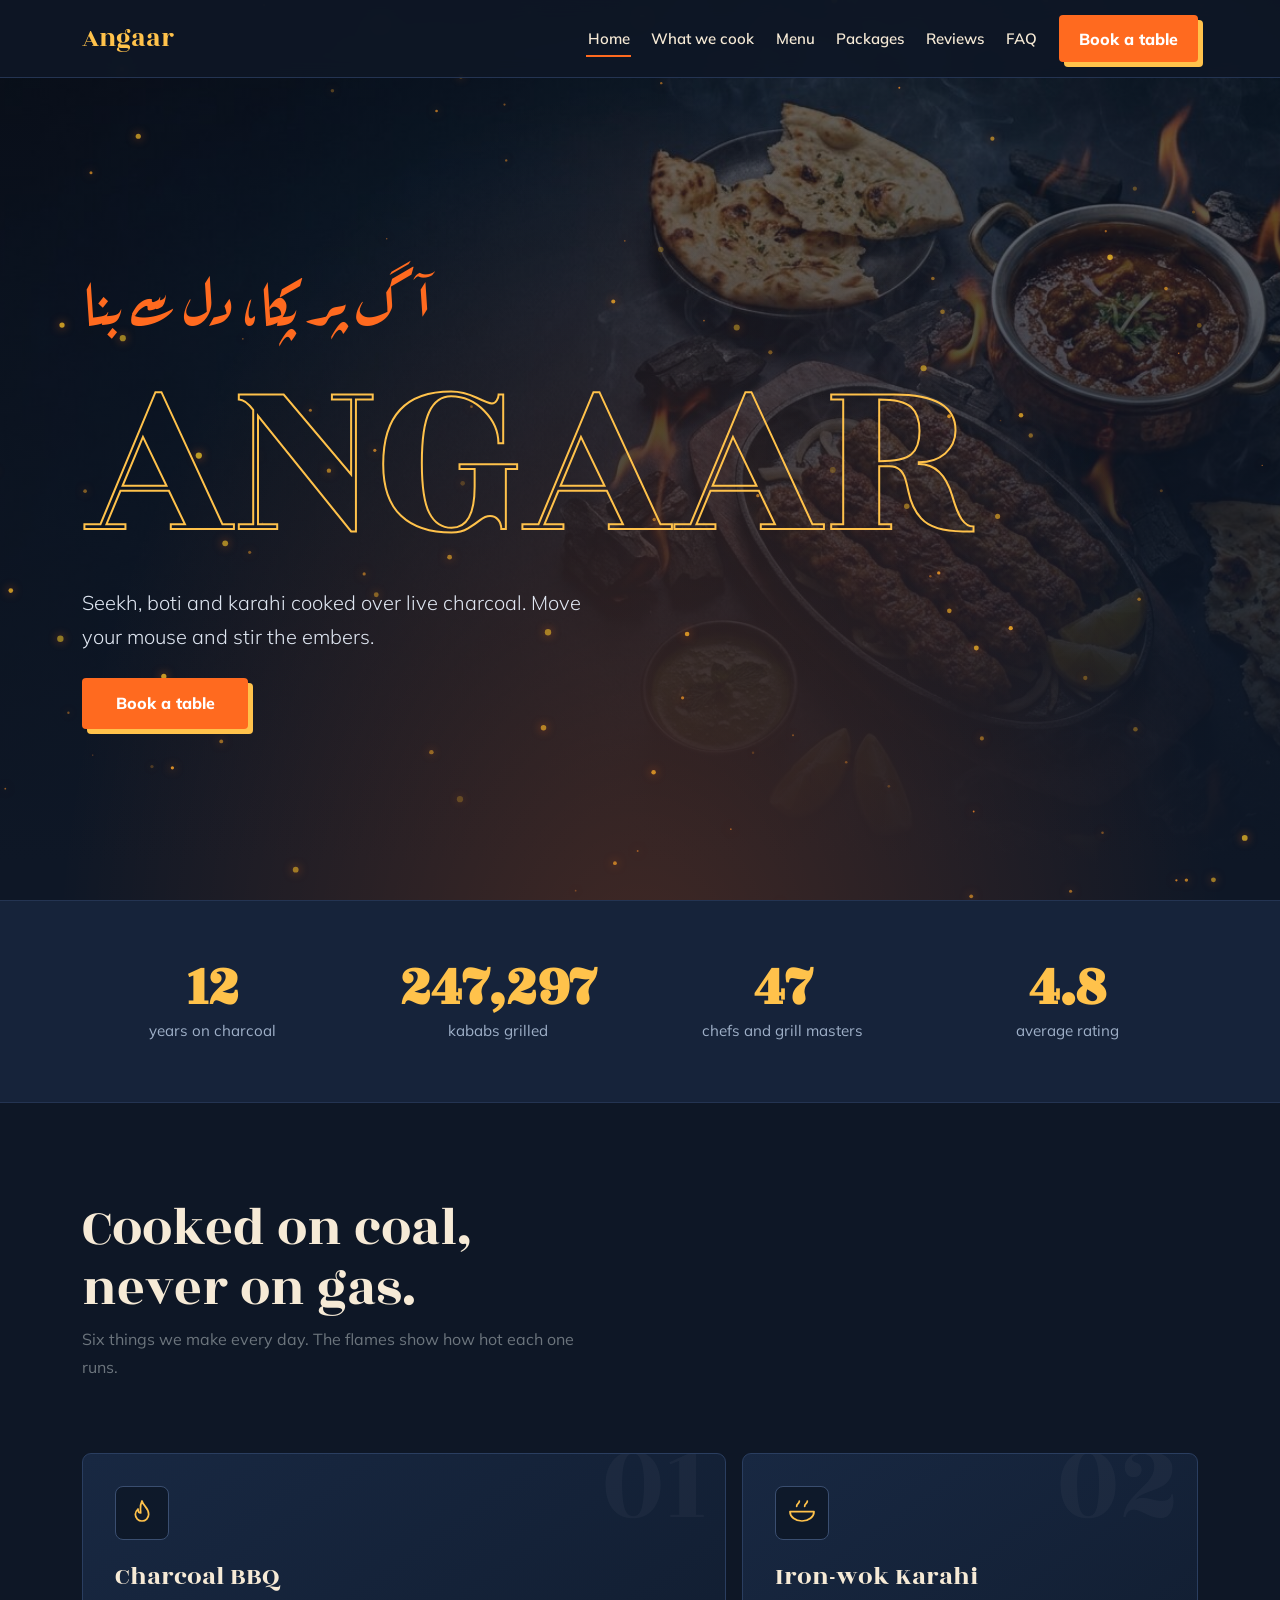
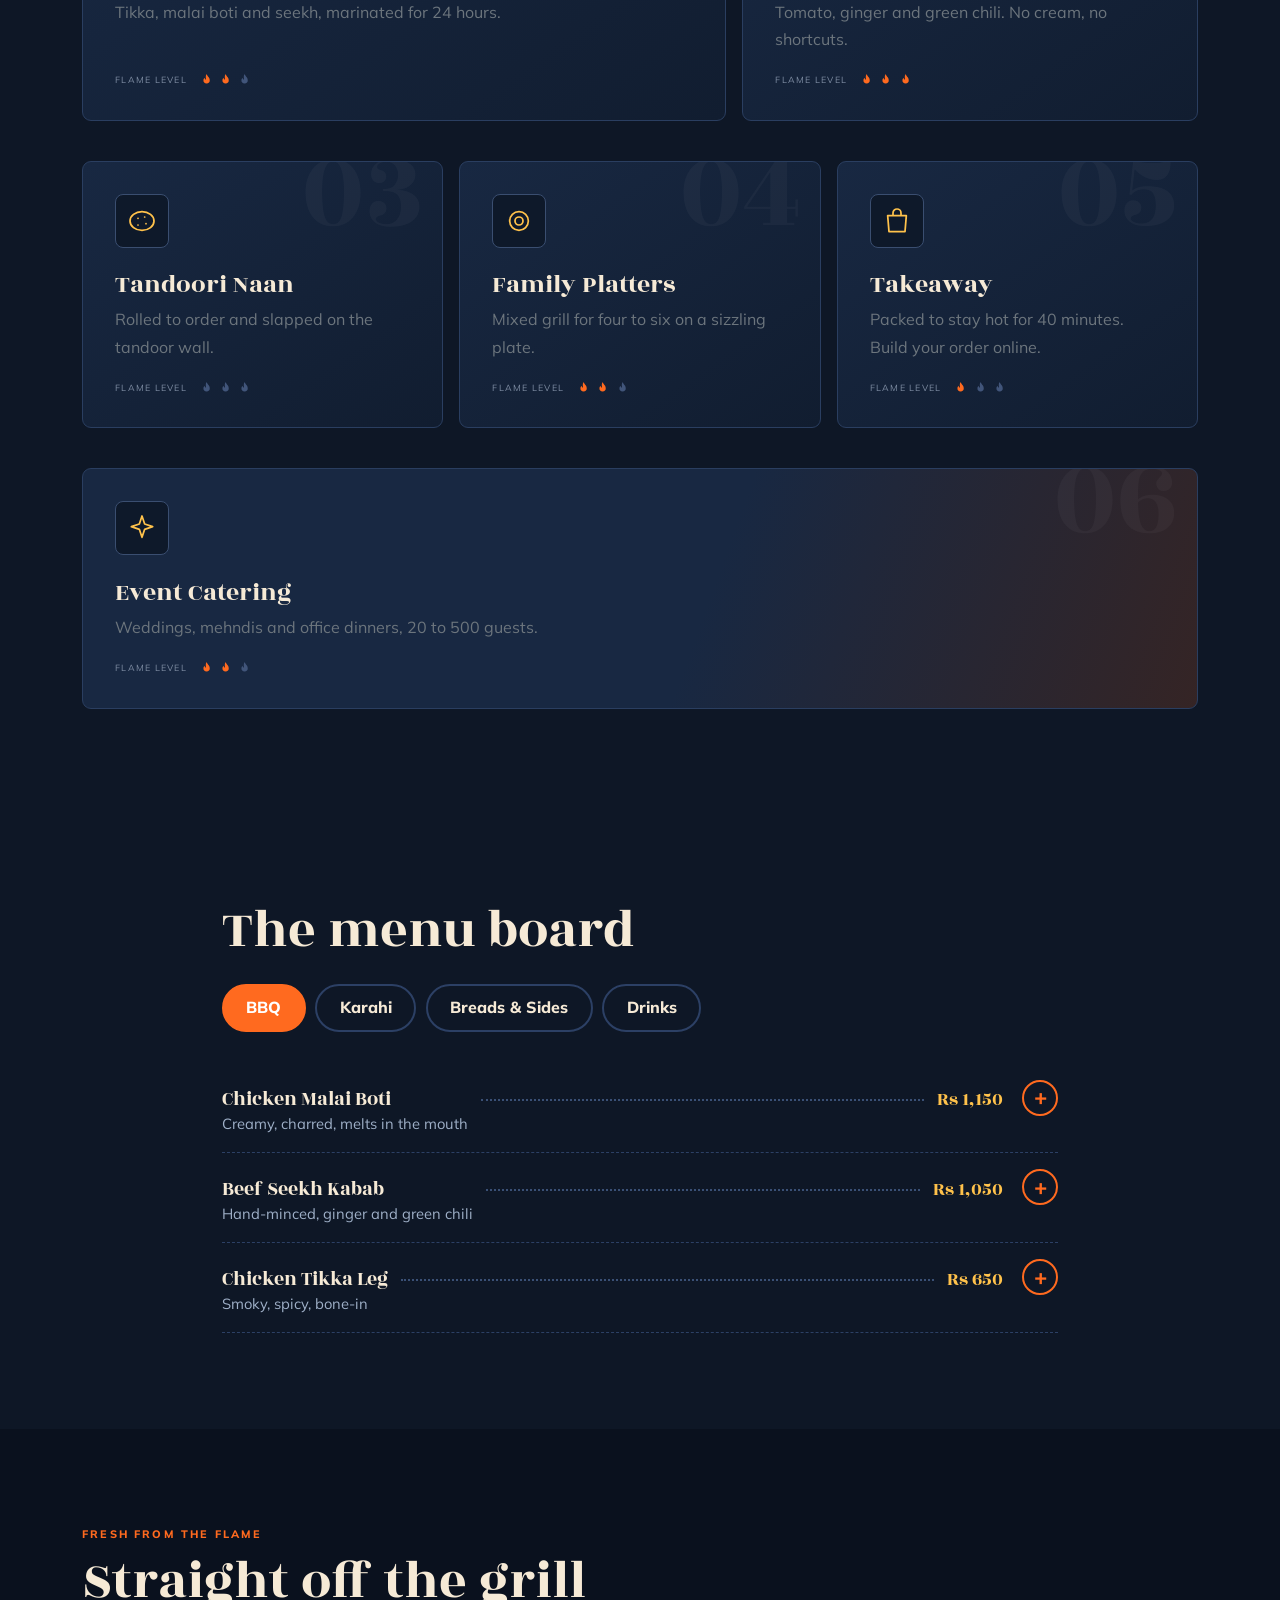
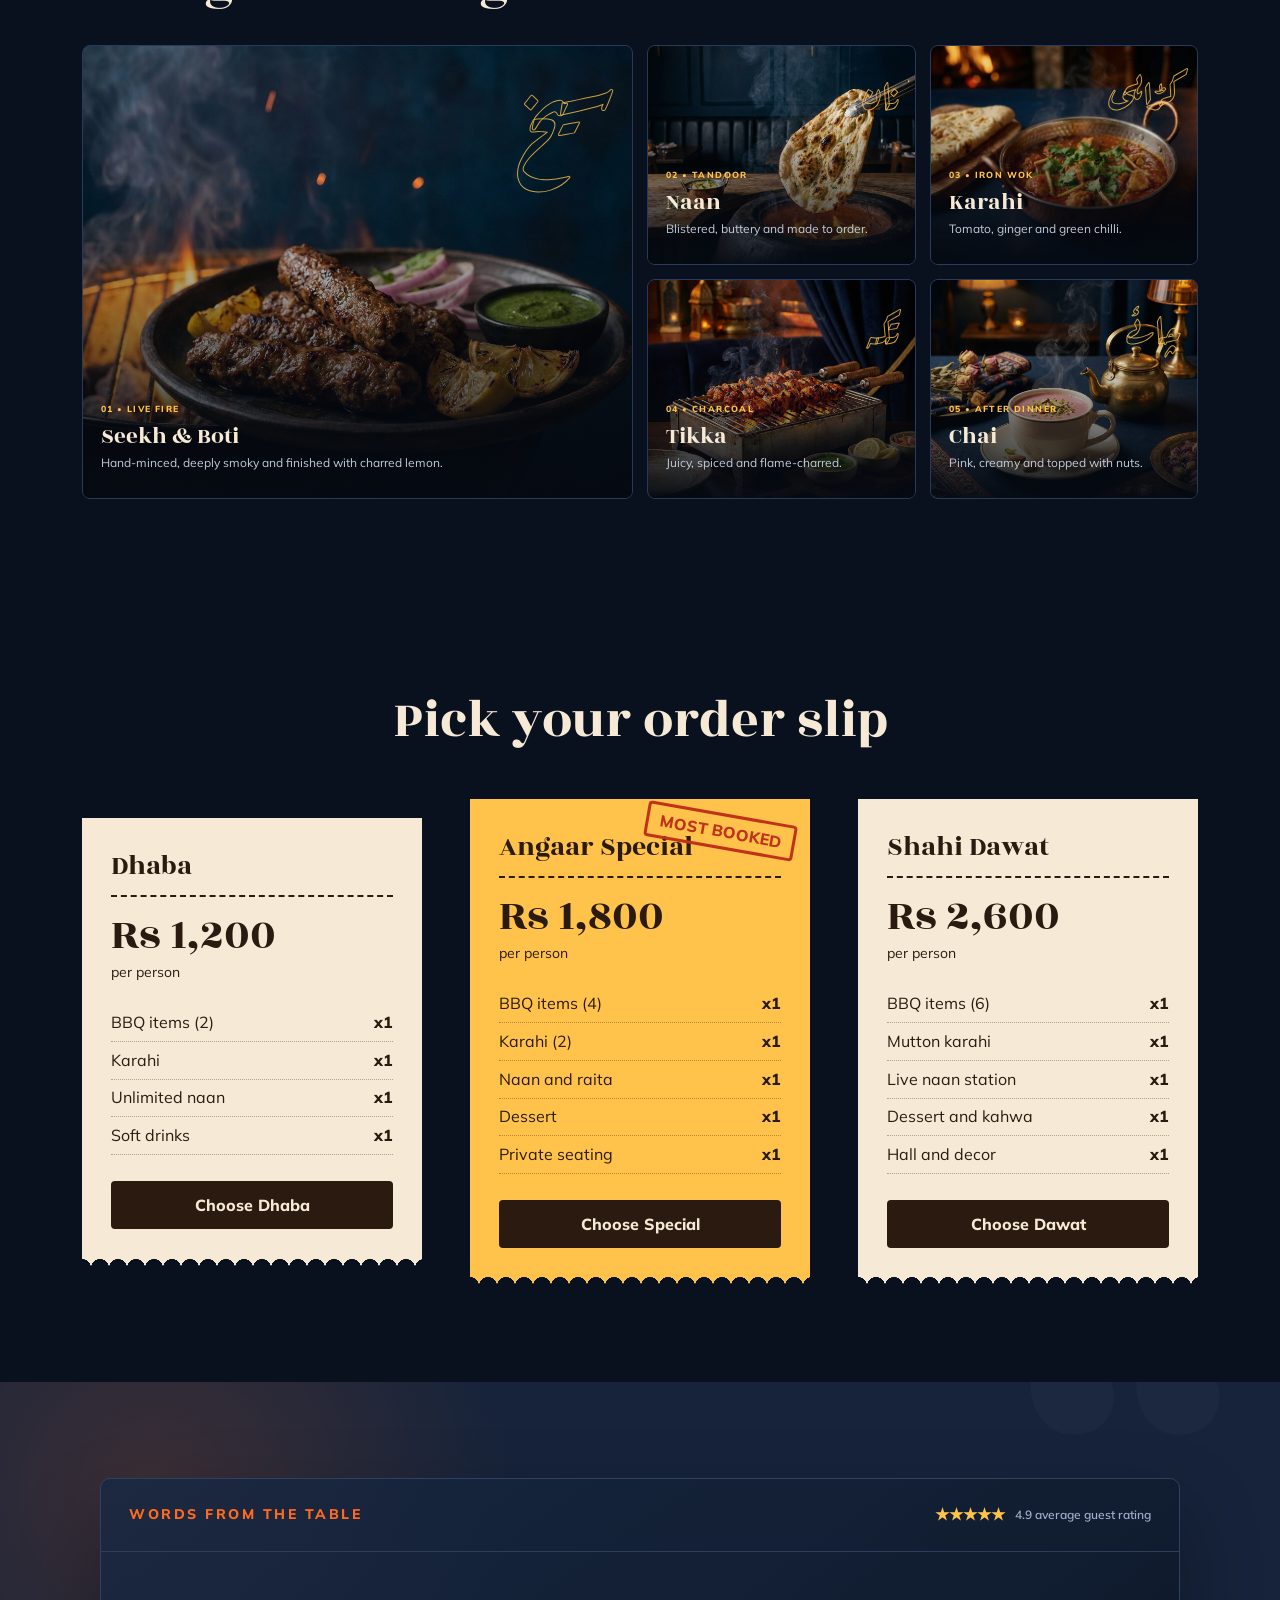
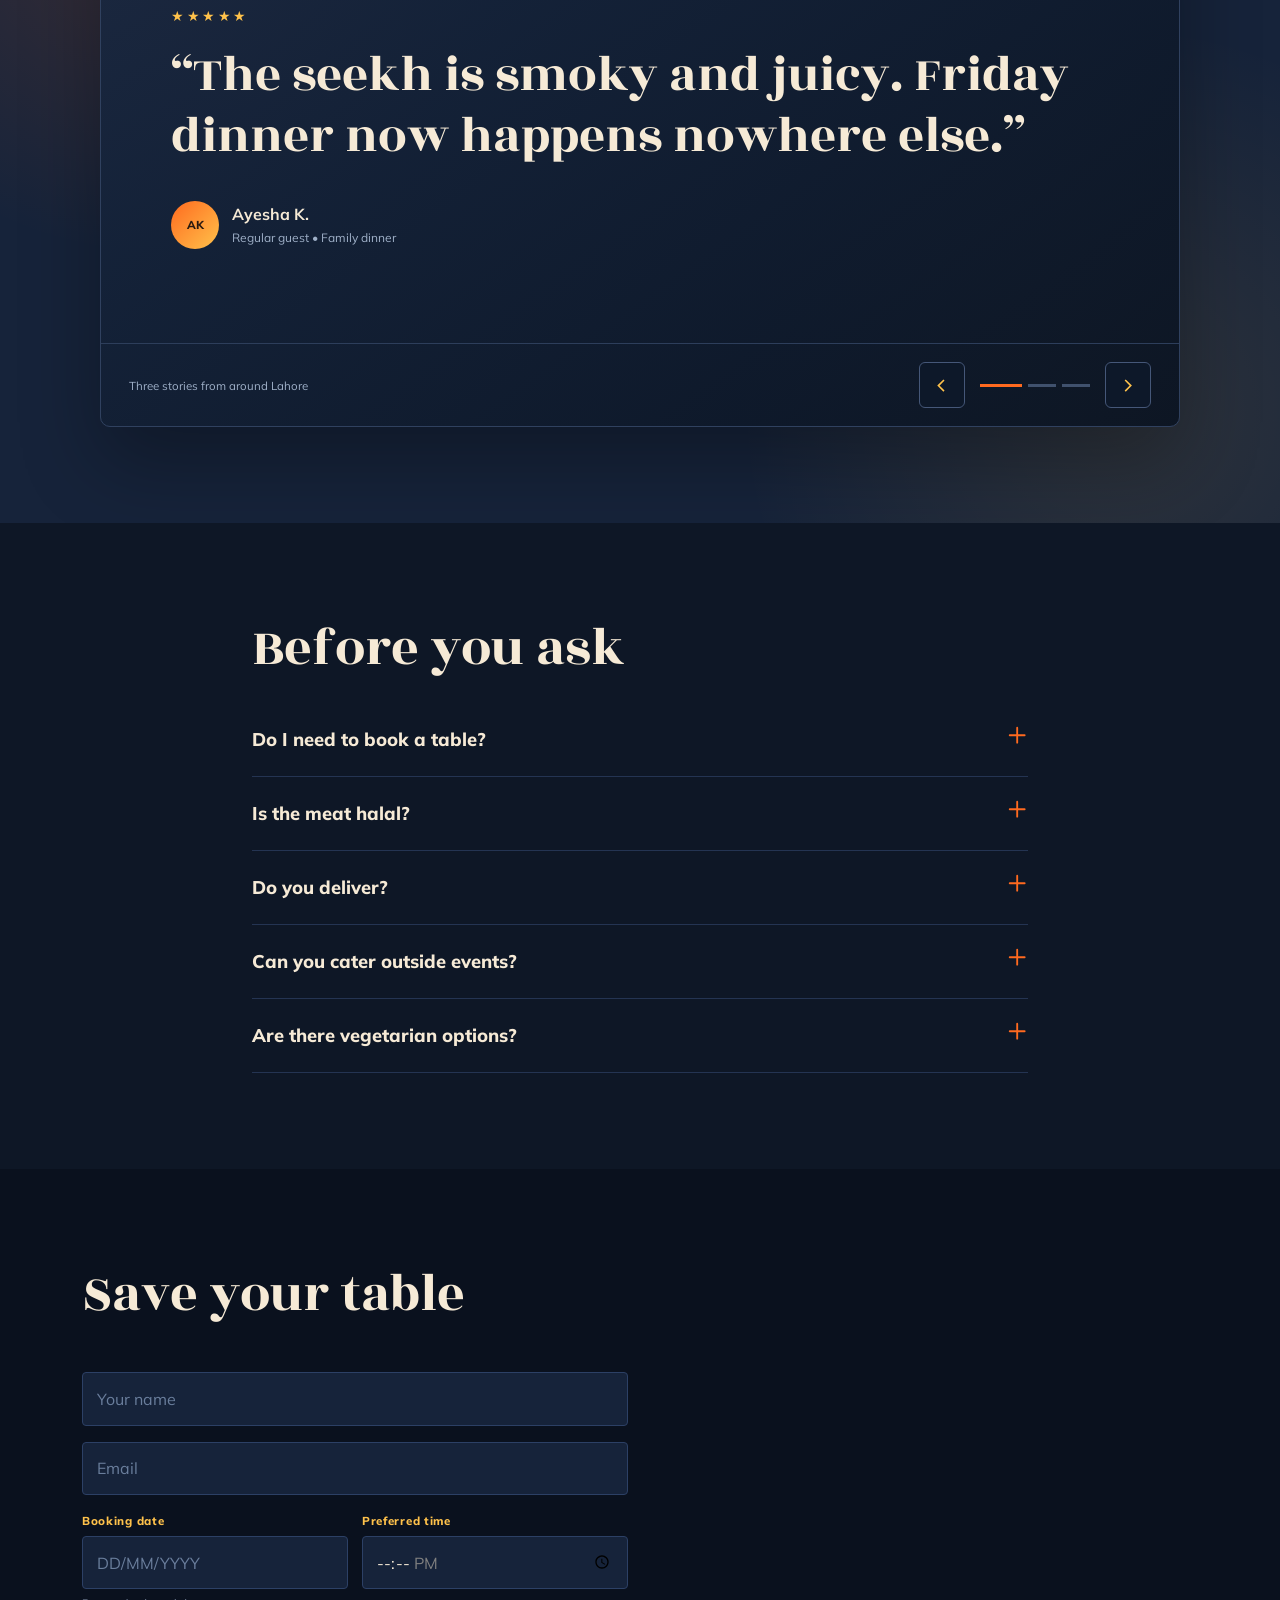
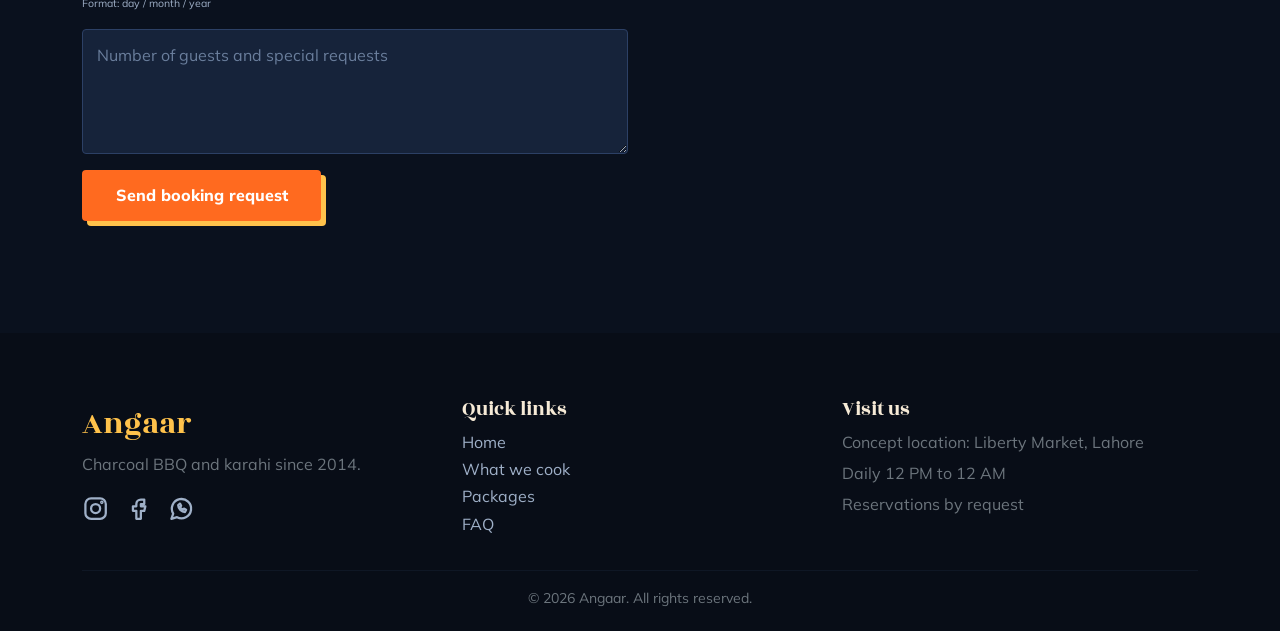
==== commit f9fefd87: "Add files via upload Add website and project documentation" ====
--- a/index.html
+++ b/index.html
@@ -7,113 +7,7 @@
 <meta name="description" content="Live charcoal BBQ, karahi and tandoori naan. Book a table at Angaar.">
 <link href="https://fonts.googleapis.com/css2?family=Aref+Ruqaa:wght@700&family=Mulish:wght@400;600;800&family=Rozha+One&display=swap" rel="stylesheet">
 <link href="https://cdn.jsdelivr.net/npm/bootstrap@5.3.3/dist/css/bootstrap.min.css" rel="stylesheet">
-<style>
-:root{--night:#0e1726;--night2:#16233a;--ember:#ff6a1f;--gold:#ffc24b;--paper:#f6ead6;--ink:#2a1a10;--mute:#9fb0c8}
-html{scroll-behavior:smooth;scroll-padding-top:90px}
-body{font-family:'Mulish',sans-serif;background:var(--night);color:var(--paper);line-height:1.7;overflow-x:hidden}
-h1,h2,h3,.disp{font-family:'Rozha One',serif;font-weight:400}
-.urdu{font-family:'Aref Ruqaa',serif}
-section{padding:96px 0;scroll-margin-top:78px}
-h2{font-size:clamp(2rem,5vw,3.4rem);line-height:1.1}
-.btn-ember{background:var(--ember);color:#fff;border:0;padding:.85rem 2.1rem;border-radius:4px;font-weight:800;box-shadow:5px 5px 0 var(--gold);transition:.2s}
-.btn-ember:hover{color:#fff;transform:translate(3px,3px);box-shadow:2px 2px 0 var(--gold)}
-/* nav */
-.navbar{background:rgba(14,23,38,.94);backdrop-filter:blur(10px);border-bottom:1px solid #243452;padding:.65rem 0}.navbar .container{flex-wrap:nowrap}.navbar-nav{gap:.15rem!important}.nav-link{padding:.5rem .6rem!important;font-size:.94rem}.navbar .btn-ember{white-space:nowrap;padding:.72rem 1.25rem!important;margin-left:.65rem!important}
-.navbar-brand{font-family:'Rozha One';font-size:1.7rem;color:var(--gold)!important}
-.nav-link{color:var(--paper)!important;font-weight:600;position:relative}
-.nav-link:after{content:"";position:absolute;left:.5rem;right:.5rem;bottom:2px;height:2px;background:var(--ember);transform:scaleX(0);transition:.3s}
-.nav-link.active:after,.nav-link:hover:after{transform:scaleX(1)}
-.navbar-toggler{border-color:var(--gold)}.navbar-toggler-icon{filter:invert(1)}
-/* hero */
-.hero{position:relative;min-height:100vh;display:flex;align-items:center;overflow:hidden;
-background:linear-gradient(180deg,rgba(14,23,38,.55),var(--night) 96%),
-url('images/hero.jpg') center/cover,radial-gradient(ellipse at 75% 100%,rgba(255,106,31,.45),transparent 60%),radial-gradient(ellipse at 20% 100%,rgba(255,194,75,.18),transparent 55%),var(--night2)}
-#embers{position:absolute;inset:0;width:100%;height:100%}
-.hero .container{position:relative;z-index:2;padding-top:70px}
-.big{font-size:clamp(4.5rem,20vw,15rem);line-height:.85;color:transparent;-webkit-text-stroke:2px var(--gold);letter-spacing:-2px;margin:0;transition:.4s}
-.big:hover{color:var(--ember);-webkit-text-stroke-color:var(--ember)}
-.hero .urdu{font-size:clamp(2rem,6vw,4rem);color:var(--ember);margin:0 0 .5rem}
-.hero p.lead{max-width:520px;color:#dfe6f1}
-/* Clean hero-to-content transition */
-/* services — editorial bento grid */
-.services-grid{display:grid!important;grid-template-columns:repeat(12,1fr);gap:16px;margin:0!important}.services-grid>[class*="col-"]{width:auto!important;padding:0!important}.services-grid>div:nth-child(1){grid-column:span 7}.services-grid>div:nth-child(2){grid-column:span 5}.services-grid>div:nth-child(3),.services-grid>div:nth-child(4),.services-grid>div:nth-child(5){grid-column:span 4}.services-grid>div:nth-child(6){grid-column:1/-1}.dish{background:linear-gradient(145deg,#182842,#111d30);border:1px solid #2a3e60;border-radius:9px;padding:2rem;min-height:245px;height:100%;position:relative;overflow:hidden;display:flex;flex-direction:column;transition:.35s}.dish:before{content:"";position:absolute;inset:auto 0 0;height:4px;background:linear-gradient(90deg,var(--ember),var(--gold));transform:scaleX(0);transform-origin:left;transition:.45s}.dish:after{position:absolute;right:18px;top:-25px;font-family:'Rozha One';font-size:7rem;line-height:1;color:rgba(255,255,255,.035);transition:.4s}.services-grid>div:nth-child(1) .dish:after{content:"01"}.services-grid>div:nth-child(2) .dish:after{content:"02"}.services-grid>div:nth-child(3) .dish:after{content:"03"}.services-grid>div:nth-child(4) .dish:after{content:"04"}.services-grid>div:nth-child(5) .dish:after{content:"05"}.services-grid>div:nth-child(6) .dish:after{content:"06"}.dish:hover{transform:translateY(-7px);border-color:#ff8a3466;box-shadow:0 22px 50px rgba(0,0,0,.25)}.dish:hover:before{transform:scaleX(1)}.dish:hover:after{color:rgba(255,194,75,.09);transform:translateY(8px)}.dish .ic{width:54px;height:54px;border:1px solid #3a4e70;background:#0e192a;display:grid;place-items:center;border-radius:8px;font-size:2rem;line-height:1;color:var(--gold);transition:.3s}.dish:hover .ic{background:var(--ember);border-color:var(--ember);color:#fff;transform:rotate(-5deg)}.dish .ic svg{stroke-width:1.3}.dish h3{font-size:1.65rem;margin-top:1.35rem!important;margin-bottom:.35rem}.dish p{max-width:500px;margin-bottom:1.2rem}.heat{margin-top:auto;color:#41557a;font-size:.95rem;display:flex;gap:4px}.heat:before{content:"FLAME LEVEL";font-size:.56rem;letter-spacing:.14em;color:#7f8da3;margin-right:8px;align-self:center}.heat .on{color:var(--ember)}.services-grid>div:nth-child(6) .dish{min-height:200px;background:linear-gradient(110deg,#182842 0%,#182842 56%,rgba(255,106,31,.16) 100%)}.services-grid>div:nth-child(6) .dish p{max-width:670px}
-@media(max-width:991px){.services-grid{grid-template-columns:1fr 1fr}.services-grid>div{grid-column:auto!important}.services-grid>div:nth-child(6){grid-column:1/-1!important}}
-@media(max-width:620px){.services-grid{grid-template-columns:1fr}.services-grid>div:nth-child(6){grid-column:auto!important}.dish{min-height:230px}}
-/* order slips */
-.slip{background:var(--paper);color:var(--ink);padding:2rem 1.8rem 2.4rem;position:relative;height:100%;
--webkit-mask:radial-gradient(circle 9px at 9px 100%,#0000 98%,#000) -9px 0/18px 100%;mask:radial-gradient(circle 9px at 9px 100%,#0000 98%,#000) -9px 0/18px 100%;
-box-shadow:0 20px 40px rgba(0,0,0,.35);transition:.3s}
-.slip:hover{transform:rotate(-1deg) translateY(-6px)}
-.slip.best{background:var(--gold);transform:rotate(1.5deg) scale(1.04)}
-.slip.best:hover{transform:rotate(0) scale(1.06)}
-.slip h3{border-bottom:2px dashed var(--ink);padding-bottom:.7rem}
-.slip .price{font-family:'Rozha One';font-size:2.8rem;line-height:1}
-.slip ul{list-style:none;padding:0;margin:1.2rem 0 1.6rem}
-.slip li{padding:.3rem 0;display:flex;justify-content:space-between;border-bottom:1px dotted #2a1a1055}
-.slip li:after{content:"x1";font-weight:800}
-.stamp{position:absolute;top:14px;right:14px;border:3px solid var(--chili,#c0321a);color:#c0321a;padding:.1rem .7rem;font-weight:800;transform:rotate(10deg);border-radius:4px}
-.btn-ink{background:var(--ink);color:var(--paper);border-radius:4px;font-weight:800;width:100%;padding:.7rem}
-.btn-ink:hover{background:var(--ember);color:#fff}
-@media(max-width:991px){.slip.best{transform:none}}
-/* testimonials — warm, editorial review stage */
-.rev{position:relative;overflow:hidden;background:radial-gradient(circle at 12% 15%,rgba(255,106,31,.16),transparent 28%),radial-gradient(circle at 88% 85%,rgba(255,194,75,.1),transparent 30%),var(--night2)}.rev:before{content:"“";position:absolute;right:4%;top:-120px;font-family:'Rozha One';font-size:30rem;line-height:1;color:rgba(255,255,255,.025)}.review-shell{position:relative;max-width:1080px;margin:auto;border:1px solid #30415f;background:linear-gradient(145deg,rgba(24,40,66,.88),rgba(10,19,33,.9));border-radius:10px;box-shadow:0 35px 80px rgba(0,0,0,.3);overflow:hidden}.review-head{display:flex;align-items:center;justify-content:space-between;padding:22px 28px;border-bottom:1px solid #2d3e5b}.review-head small{color:var(--ember);font-weight:800;letter-spacing:.18em}.review-score{display:flex;align-items:center;gap:10px;color:var(--gold);font-weight:800}.review-score span{color:var(--mute);font-weight:600;font-size:.75rem}.slider{overflow:hidden;max-width:100%;margin:auto}.track{display:flex;transition:transform .55s cubic-bezier(.6,0,.2,1)}.slide{min-width:100%;padding:52px 70px 34px;text-align:left}.review-stars{color:var(--gold);letter-spacing:.18em;font-size:.9rem}.slide blockquote{font-family:'Rozha One';font-size:clamp(2rem,4vw,3.5rem);line-height:1.18;max-width:900px;margin:18px 0 34px}.reviewer{display:flex;align-items:center;gap:13px}.reviewer-avatar{width:48px;height:48px;border-radius:50%;display:grid;place-items:center;background:linear-gradient(135deg,var(--ember),var(--gold));color:var(--ink);font-size:.72rem;font-weight:800}.reviewer-info{display:flex;flex-direction:column}.reviewer-info strong{color:var(--paper)}.reviewer-info span{color:var(--mute);font-size:.75rem}.review-bottom{display:flex;align-items:center;justify-content:space-between;padding:18px 28px;border-top:1px solid #2d3e5b}.review-note{color:var(--mute);font-size:.72rem}.review-controls{display:flex;align-items:center;gap:12px}.arrow{display:inline-flex;align-items:center;justify-content:center;font-size:1.2rem;background:#0d1829;border:1px solid #455778;color:var(--gold);width:46px;height:46px;border-radius:6px;transition:.25s}.arrow:hover{background:var(--gold);border-color:var(--gold);color:var(--ink);transform:translateY(-2px)}.dots{display:flex;align-items:center}.dots button{width:28px;height:3px;border:0;background:#40516d;margin:0 3px;padding:0;transition:.25s}.dots button.on{background:var(--ember);width:42px}
-@media(max-width:700px){.review-head{align-items:flex-start;gap:12px;flex-direction:column}.slide{padding:38px 24px 28px}.slide blockquote{font-size:2rem}.review-bottom{align-items:flex-start;gap:18px;flex-direction:column}.review-controls{width:100%;justify-content:space-between}.review-note{display:none}}
-/* faq */
-.faq-item{border-bottom:1px solid #243452}
-.faq-q{width:100%;background:none;border:0;color:var(--paper);text-align:left;padding:1.3rem 0;font-weight:800;font-size:1.15rem;display:flex;justify-content:space-between;gap:1rem}
-.faq-q svg{color:var(--ember);transition:.3s;flex:none;font-size:1.4rem}
-.faq-item.open .faq-q svg{transform:rotate(45deg)}
-.faq-item.open .faq-q{color:var(--gold)}
-.faq-a{max-height:0;overflow:hidden;transition:max-height .35s;color:var(--mute)}
-/* contact */
-.form-control{background:var(--night2);border:1px solid #2c4065;color:var(--paper);padding:.85rem;border-radius:4px}
-.form-control:focus{background:var(--night2);color:var(--paper);border-color:var(--ember);box-shadow:none}
-.form-control::placeholder{color:#6a7e9c}
-iframe{border:0;width:100%;height:100%;min-height:340px;border-radius:4px;filter:invert(.9) hue-rotate(180deg) saturate(.7)}
-footer{background:#080d17;padding:64px 0 20px}
-footer a{color:var(--mute);text-decoration:none}footer a:hover{color:var(--gold)}
-.social .social-icon{font-size:1.7rem;margin-right:1rem;display:inline-flex;color:var(--mute)}
-
-#loader{position:fixed;inset:0;background:radial-gradient(circle at 50% 55%,#172944,#0b1422 52%,#07101c);z-index:9999;display:flex;flex-direction:column;align-items:center;justify-content:center;transition:opacity .65s,visibility .65s}#loader.done{opacity:0;visibility:hidden}.loader-emblem{width:110px;height:110px;border:1px solid rgba(255,194,75,.36);border-radius:50%;display:grid;place-items:center;position:relative;animation:loaderPulse 1.3s ease-in-out infinite}.loader-emblem:before,.loader-emblem:after{content:"";position:absolute;border-radius:50%;border:1px solid rgba(255,106,31,.25)}.loader-emblem:before{inset:-12px;animation:loaderRing 1.5s ease-out infinite}.loader-emblem:after{inset:12px}.loader-flame{width:55px;height:55px;color:var(--ember);filter:drop-shadow(0 0 18px rgba(255,106,31,.7));animation:loaderFlame .75s ease-in-out infinite alternate}.loader-word{font-family:'Rozha One';font-size:3.4rem;line-height:1;color:var(--gold);margin-top:26px;letter-spacing:.04em}.loader-sub{font-size:.58rem;font-weight:800;letter-spacing:.35em;color:#c7d0dc;margin-top:9px}.loader-progress{width:180px;height:2px;background:#293a55;margin-top:28px;overflow:hidden}.loader-progress span{display:block;width:45%;height:100%;background:linear-gradient(90deg,var(--ember),var(--gold));animation:loaderMove 1s ease-in-out infinite}@keyframes loaderPulse{50%{transform:scale(1.04)}}@keyframes loaderRing{0%{transform:scale(.82);opacity:1}100%{transform:scale(1.2);opacity:0}}@keyframes loaderFlame{to{transform:scale(1.08) rotate(3deg)}}@keyframes loaderMove{0%{transform:translateX(-110%)}100%{transform:translateX(330%)}}
-.rv{opacity:0;transform:translateY(40px);transition:opacity .8s,transform .8s}
-.rv.in{opacity:1;transform:none}
-.stats{background:var(--night2);padding:58px 0;margin-top:0;border-top:1px solid #243452;border-bottom:1px solid #243452}
-.stat b{display:block;font-family:'Rozha One';font-size:clamp(2.2rem,5vw,3.6rem);color:var(--gold);line-height:1}
-.stat span{color:var(--mute);font-size:.95rem}
-.tabs{display:flex;gap:.6rem;flex-wrap:wrap;margin-bottom:2rem}
-.tabs button{background:none;border:2px solid #2c4065;color:var(--paper);padding:.5rem 1.4rem;border-radius:40px;font-weight:800;transition:.2s}
-.tabs button.on,.tabs button:hover{background:var(--ember);border-color:var(--ember);color:#fff}
-.mi{display:flex;align-items:baseline;gap:.8rem;padding:1rem 0;border-bottom:1px dashed #2c4065}
-.mi h3{font-size:1.25rem;margin:0}.mi .dots-l{flex:1;border-bottom:2px dotted #3a5075;transform:translateY(-4px)}
-.mi .pr{font-family:'Rozha One';color:var(--gold);font-size:1.2rem}.mi p{margin:0;color:var(--mute);font-size:.92rem}
-.gallery-head{margin-bottom:34px}.gallery-kicker{display:block;color:var(--ember);font-size:.68rem;font-weight:800;letter-spacing:.2em;margin-bottom:.5rem}.gal{display:grid;grid-template-columns:repeat(4,1fr);grid-auto-rows:minmax(210px,1fr);gap:14px}.gal-card{min-height:220px;border-radius:8px;overflow:hidden;position:relative;background:var(--night2);border:1px solid #2a3b59;isolation:isolate}.gal-card:first-child{grid-column:span 2;grid-row:span 2;min-height:454px}.gal-card img{position:absolute;inset:0;width:100%;height:100%;object-fit:cover;transition:transform .65s cubic-bezier(.2,.7,.2,1),filter .45s}.gal-card:after{content:"";position:absolute;inset:0;background:linear-gradient(0deg,rgba(5,10,18,.96),rgba(5,10,18,.08) 68%);z-index:1;transition:.4s}.gal-card:hover img{transform:scale(1.08);filter:saturate(1.12)}.gal-card:hover:after{background:linear-gradient(0deg,rgba(5,10,18,.98),rgba(5,10,18,.02) 75%)}.gal-card .ur{position:absolute;right:16px;top:11px;z-index:2;font-family:'Aref Ruqaa',serif;font-size:2.5rem;color:transparent;-webkit-text-stroke:1px rgba(255,194,75,.8);transition:.35s}.gal-card:first-child .ur{font-size:5rem}.gal-card:hover .ur{color:var(--ember);-webkit-text-stroke-color:var(--ember);transform:rotate(-5deg) scale(1.06)}.gal-copy{position:absolute;z-index:2;left:18px;right:18px;bottom:16px}.gal-copy small{color:var(--gold);font-weight:800;letter-spacing:.16em;font-size:.55rem}.gal-copy h3{font-size:1.45rem;margin:.15rem 0 0}.gal-copy p{color:#c2ccda;font-size:.75rem;margin:.15rem 0 .55rem;max-width:380px}.booking-when{display:grid;grid-template-columns:1fr 1fr;gap:14px;margin-bottom:1rem}.booking-field label{display:block;color:var(--gold);font-size:.72rem;font-weight:800;letter-spacing:.06em;margin-bottom:.35rem}.booking-field .form-control{margin:0!important}.date-hint{color:var(--mute);font-size:.66rem;margin:.35rem 0 0}
-.booking-success{min-height:430px;border:1px solid #2c4065;background:linear-gradient(145deg,#15243c,#0f1b2d);padding:45px;display:flex;flex-direction:column;align-items:flex-start;justify-content:center}.booking-success[hidden]{display:none}.success-mark{width:72px;height:72px;border-radius:50%;display:grid;place-items:center;background:linear-gradient(135deg,var(--ember),var(--gold));color:var(--night);font-size:2rem;font-weight:800;box-shadow:0 0 35px rgba(255,106,31,.25)}.booking-success h3{font-size:2.4rem;margin:1.2rem 0 .4rem}.booking-success p{color:var(--mute);max-width:440px}.booking-success .btn{margin-top:1rem}
-
-@media(max-width:1100px) and (min-width:901px){.gal{gap:12px}.gal-copy{left:14px;right:14px;bottom:13px}.gal-card:not(:first-child) .gal-copy h3{font-size:1.22rem}.gal-card:not(:first-child) .gal-copy p{font-size:.67rem;line-height:1.35}.gal-card:not(:first-child) .ur{font-size:2.1rem}}
-@media(max-width:900px) and (min-width:701px){.gal{grid-template-columns:1fr 1fr;grid-auto-rows:270px}.gal-card:first-child{grid-column:1/-1;grid-row:span 2;min-height:540px}.gal-card .ur{font-size:3.2rem}.gal-copy h3{font-size:1.7rem}.gal-copy p{font-size:.82rem}}
-@media(max-width:700px){.gal{grid-template-columns:1fr 1fr;grid-auto-rows:210px}.gal-card:first-child{grid-column:1/-1;grid-row:span 2;min-height:434px}.booking-when{grid-template-columns:1fr}}
-@media(max-width:460px){.gal{grid-template-columns:1fr}.gal-card:first-child{grid-column:auto;grid-row:auto;min-height:390px}.gal-card{min-height:300px}}
-.slip .stamp{transition:.25s}.slip:hover .stamp{transform:rotate(-6deg) scale(1.25)}
-.btn-wa{background:#25d366;color:#06240f;border:0;padding:.85rem 2.1rem;border-radius:4px;font-weight:800;box-shadow:5px 5px 0 var(--gold)}
-.btn-wa:hover{transform:translate(3px,3px);box-shadow:2px 2px 0 var(--gold)}
-
-.hero:after{content:"";position:absolute;inset:0;pointer-events:none;background:radial-gradient(ellipse at 50% 115%,rgba(255,106,31,.22),transparent 65%)}
-#glow{position:fixed;width:380px;height:380px;left:0;top:0;margin:-190px 0 0 -190px;border-radius:50%;pointer-events:none;z-index:1;background:radial-gradient(circle,rgba(255,150,50,.16),transparent 65%);mix-blend-mode:screen;opacity:0;transition:opacity .4s}
-.add{margin-left:.4rem;width:36px;height:36px;border-radius:50%;border:2px solid var(--ember);background:none;color:var(--ember);font-size:1.4rem;line-height:1;font-weight:800;flex:none;transition:.2s}
-.add:hover{background:var(--ember);color:#fff;transform:rotate(90deg)}
-.cart{margin-top:2rem;background:var(--paper);color:var(--ink);padding:1.5rem 1.6rem;border-radius:4px;box-shadow:0 20px 40px rgba(0,0,0,.4);animation:pop .35s}
-@keyframes pop{from{transform:translateY(20px);opacity:0}}
-.cart h3{border-bottom:2px dashed var(--ink);padding-bottom:.6rem;margin-bottom:.8rem}
-.cl{display:flex;align-items:center;gap:.6rem;padding:.35rem 0;border-bottom:1px dotted #2a1a1055}
-.cl span:first-child{flex:1;font-weight:700}.cl button{width:28px;height:28px;border-radius:50%;border:0;background:var(--ink);color:var(--paper);font-weight:800}
-.cart .tot{display:flex;justify-content:space-between;font-family:'Rozha One';font-size:1.5rem;margin:1rem 0}
-.cart .row2{display:flex;gap:.6rem;flex-wrap:wrap}
-.cart .clr{background:none;border:2px solid var(--ink);color:var(--ink);border-radius:4px;font-weight:800;padding:.7rem 1.2rem}
-.mbar{display:none}
-@media(max-width:991px){.mbar{display:flex;position:fixed;left:0;right:0;bottom:0;z-index:1030;background:#0a111e;border-top:1px solid #243452;padding-bottom:env(safe-area-inset-bottom)}
-.mbar a{flex:1;text-align:center;padding:.95rem .5rem;color:var(--paper);text-decoration:none;font-weight:800}.mbar a.hl{background:var(--ember)}body{padding-bottom:58px}}
-:focus-visible{outline:2px solid var(--gold);outline-offset:3px}
-</style>
+<link rel="stylesheet" href="css/style.css">
 </head>
 <body>
 <div id="loader" aria-hidden="true"><div class="loader-emblem"><svg class="loader-flame" viewBox="0 0 24 24" fill="currentColor" aria-hidden="true"><path d="M13.2 2.5c.3 3.5 4.9 5.1 4.9 10.4a6.1 6.1 0 1 1-12.2 0c0-2.6 1.4-4.8 3.4-6.5-.2 2.8 1.1 4.7 2.6 5.4-.3-4.2-.4-6.7 1.3-9.3z"/><path d="M12.1 11.2c1.8 1.5 2.5 2.7 2.5 4.2a2.6 2.6 0 1 1-5.2 0c0-1.2.7-2.4 1.8-3.5 0 1.2.4 1.9.9 2.2.1-1.1-.2-2 .0-2.9z" fill="#ffc24b"/></svg></div><div class="loader-word">Angaar</div><div class="loader-sub">LIVE FIRE KITCHEN</div><div class="loader-progress"><span></span></div></div>
@@ -270,140 +164,6 @@
 <div id="glow" aria-hidden="true"></div>
 <div class="mbar"><a href="#menu-board">Menu</a><a href="#packages">Packages</a><a class="hl" href="#contact">Book a table</a></div>
 <script src="https://cdn.jsdelivr.net/npm/bootstrap@5.3.3/dist/js/bootstrap.bundle.min.js"></script>
-<script>
-// Embers canvas: rising sparks that drift away from the cursor
-(()=>{
- const c=document.getElementById('embers'),x=c.getContext('2d');
- if(matchMedia('(prefers-reduced-motion:reduce)').matches)return;
- let w,h,mx=-999,my=-999,P=[];
- const size=()=>{w=c.width=c.offsetWidth;h=c.height=c.offsetHeight};size();addEventListener('resize',size);
- const mk=(f)=>({x:Math.random()*w,y:f?Math.random()*h:h+10,r:Math.random()*2.6+.6,v:Math.random()*.9+.4,d:Math.random()*Math.PI*2,a:Math.random()*.6+.4});
- for(let i=0;i<(innerWidth<700?45:110);i++)P.push(mk(true));
- c.parentElement.addEventListener('pointermove',e=>{const b=c.getBoundingClientRect();mx=e.clientX-b.left;my=e.clientY-b.top});
- (function loop(){
-  x.clearRect(0,0,w,h);
-  P.forEach((p,i)=>{
-   p.y-=p.v*(1+(window.HEAT||2)*.3);p.d+=.03;p.x+=Math.sin(p.d)*.5;
-   const dx=p.x-mx,dy=p.y-my,dist=Math.hypot(dx,dy);
-   if(dist<110){p.x+=dx/dist*3;p.y+=dy/dist*3}
-   p.a-=.0025;
-   if(p.y<-10||p.a<=0)P[i]=mk(false);
-   x.beginPath();x.arc(p.x,p.y,p.r,0,7);
-   x.fillStyle=`rgba(255,${120+p.r*30|0},40,${p.a})`;x.shadowColor='#ff6a1f';x.shadowBlur=10;x.fill();
-  });
-  requestAnimationFrame(loop);
- })();
-})();
-
-// Active nav link
-const links=[...document.querySelectorAll('.nav-link')],secs=links.map(l=>document.querySelector(l.getAttribute('href')));
-addEventListener('scroll',()=>{
- const y=scrollY+130;let cur=0;secs.forEach((s,i)=>{if(s.offsetTop<=y)cur=i});
- links.forEach((l,i)=>l.classList.toggle('active',i===cur));
-});
-// Close mobile menu on link tap
-document.querySelectorAll('#menu a').forEach(a=>a.addEventListener('click',()=>{
- const m=document.getElementById('menu');if(m.classList.contains('show'))bootstrap.Collapse.getOrCreateInstance(m).hide();
-}));
-
-// Slider
-const track=document.getElementById('track'),n=track.children.length,dots=document.getElementById('dots');
-let i=0,timer;
-for(let k=0;k<n;k++){const b=document.createElement('button');b.setAttribute('aria-label','Review '+(k+1));b.onclick=()=>go(k);dots.appendChild(b)}
-function go(k){
- i=(k+n)%n;track.style.transform=`translateX(-${i*100}%)`;
- [...dots.children].forEach((d,j)=>d.classList.toggle('on',j===i));
- clearInterval(timer);timer=setInterval(()=>go(i+1),6500);
-}
-prev.onclick=()=>go(i-1);next.onclick=()=>go(i+1);go(0);
-
-// FAQ accordion
-document.querySelectorAll('.faq-q').forEach(btn=>btn.addEventListener('click',()=>{
- const item=btn.parentElement,a=item.querySelector('.faq-a'),was=item.classList.contains('open');
- document.querySelectorAll('.faq-item').forEach(f=>{f.classList.remove('open');f.querySelector('.faq-a').style.maxHeight=0;f.querySelector('.faq-q').setAttribute('aria-expanded','false')});
- if(!was){item.classList.add('open');a.style.maxHeight=a.scrollHeight+'px';btn.setAttribute('aria-expanded','true')}
-}));
-
-// Loader
-addEventListener('load',()=>setTimeout(()=>document.getElementById('loader').classList.add('done'),1200));
-
-// Scroll reveal + counters
-document.querySelectorAll('.dish,.slip,h2,.stat,.mi,.slider').forEach(el=>el.classList.add('rv'));
-const io=new IntersectionObserver(es=>es.forEach(e=>{
- if(!e.isIntersecting)return;e.target.classList.add('in');io.unobserve(e.target);
- const b=e.target.querySelector('b[data-n]');if(b)count(b);
-}),{threshold:.2});
-const observe=()=>document.querySelectorAll('.rv:not(.in)').forEach(el=>io.observe(el));
-function count(b){
- const t=+b.dataset.n,d=+(b.dataset.d||0),pl=b.hasAttribute('data-plus')?'+':'';let st=null;
- (function f(ts){st=st||ts;const p=Math.min((ts-st)/1600,1);
-  b.textContent=(t*(1-Math.pow(1-p,3))).toLocaleString('en',{minimumFractionDigits:d,maximumFractionDigits:d})+(p===1?pl:'');
-  if(p<1)requestAnimationFrame(f)})(performance.now());
-}
-
-// Menu tabs
-const MENU={
- 'BBQ':[['Chicken Malai Boti','Creamy, charred, melts in the mouth','Rs 1,150'],['Beef Seekh Kabab','Hand-minced, ginger and green chili','Rs 1,050'],['Chicken Tikka Leg','Smoky, spicy, bone-in','Rs 650']],
- 'Karahi':[['Chicken Karahi (full)','Tomato, ginger, green chili','Rs 2,400'],['Mutton Karahi (full)','Slow-cooked, bold and rich','Rs 3,900'],['Namkeen Gosht','Salt, pepper and nothing else','Rs 3,600']],
- 'Breads & Sides':[['Tandoori Naan','Fresh from the tandoor wall','Rs 70'],['Garlic Naan','Butter and roasted garlic','Rs 130'],['Raita and Salad','Cool and crunchy','Rs 150']],
- 'Drinks':[['Kashmiri Chai','Pink, creamy and nutty','Rs 280'],['Mint Margarita','Lemon, mint and soda','Rs 320'],['Lassi (sweet/salty)','Thick and cold','Rs 300']]
-};
-const tabs=document.getElementById('tabs'),items=document.getElementById('items');
-function show(k){
- [...tabs.children].forEach(b=>b.classList.toggle('on',b.textContent===k));
- items.innerHTML=MENU[k].map(([n,d,p])=>`<div class="mi rv in"><div><h3>${n}</h3><p>${d}</p></div><span class="dots-l"></span><span class="pr">${p}</span><button class="add" data-n="${n}" data-p="${p}" aria-label="Add ${n} to order">+</button></div>`).join('');
-}
-Object.keys(MENU).forEach(k=>{const b=document.createElement('button');b.textContent=k;b.onclick=()=>show(k);tabs.appendChild(b)});
-show('BBQ');observe();
-
-// Validate booking request and show confirmation
-document.getElementById('form').addEventListener('submit',e=>{
- e.preventDefault();const statusEl=document.getElementById('status');
- const nameInput=document.getElementById('name'),emailInput=document.getElementById('email'),dateInput=document.getElementById('date'),timeInput=document.getElementById('time');
- const nm=nameInput.value.trim(),em=emailInput.value.trim(),dateOk=/^(0[1-9]|[12]\d|3[01])\/(0[1-9]|1[0-2])\/20\d{2}$/.test(dateInput.value);
- if(!nm||!/^\S+@\S+\.\S+$/.test(em)||!dateOk||!timeInput.value){statusEl.style.color='#ff9a7a';statusEl.textContent='Enter your name, valid email, date in DD/MM/YYYY format, and preferred time.';return}
- const dateValue=dateInput.value,timeValue=timeInput.value;
- document.getElementById('bookingSuccessText').textContent=`Thanks, ${nm}. Your booking request for ${dateValue} at ${timeValue} has been received.`;
- e.currentTarget.hidden=true;document.getElementById('bookingSuccess').hidden=false;
- e.currentTarget.reset();
-});
-document.getElementById('anotherBooking').addEventListener('click',()=>{document.getElementById('bookingSuccess').hidden=true;const f=document.getElementById('form');f.hidden=false;document.getElementById('status').textContent='';f.querySelector('input').focus()});
-
-// Auto-format booking date as DD/MM/YYYY
-const bookingDate=document.getElementById('date');bookingDate.addEventListener('input',()=>{let v=bookingDate.value.replace(/\D/g,'').slice(0,8);if(v.length>4)v=v.slice(0,2)+'/'+v.slice(2,4)+'/'+v.slice(4);else if(v.length>2)v=v.slice(0,2)+'/'+v.slice(2);bookingDate.value=v});
-
-// ---- Order builder ----
-const cart={},rs=n=>'Rs '+n.toLocaleString('en');
-items.addEventListener('click',e=>{
- const b=e.target.closest('.add');if(!b)return;
- const n=b.dataset.n;(cart[n]=cart[n]||{q:0,p:+b.dataset.p.replace(/\D/g,'')}).q++;drawCart();
-});
-document.getElementById('cl').addEventListener('click',e=>{
- const b=e.target.closest('button');if(!b)return;
- const n=b.dataset.n;cart[n].q+=b.dataset.a==='+'?1:-1;if(cart[n].q<1)delete cart[n];drawCart();
-});
-function drawCart(){
- const k=Object.keys(cart),box=document.getElementById('cart');box.hidden=!k.length;
- document.getElementById('cl').innerHTML=k.map(n=>`<div class="cl"><span>${n}</span><button data-a="-" data-n="${n}" aria-label="Less">-</button><b>${cart[n].q}</b><button data-a="+" data-n="${n}" aria-label="More">+</button><span>${rs(cart[n].p*cart[n].q)}</span></div>`).join('');
- document.getElementById('tot').textContent=rs(k.reduce((t,n)=>t+cart[n].p*cart[n].q,0));
-}
-document.getElementById('clr').onclick=()=>{for(const n in cart)delete cart[n];drawCart()};
-document.getElementById('send').onclick=e=>{
- const k=Object.keys(cart);if(!k.length)return;
- const b=e.currentTarget,old=b.textContent;b.textContent='Order summary ready ✓';
- setTimeout(()=>b.textContent=old,2200);
-};
-
-// ---- Parallax + cursor glow ----
-if(!matchMedia('(prefers-reduced-motion:reduce)').matches){
- const pc=document.querySelector('.hero .container');
- addEventListener('scroll',()=>{if(scrollY<innerHeight){pc.style.transform=`translateY(${scrollY*.2}px)`;pc.style.opacity=1-scrollY/(innerHeight*.85)}},{passive:true});
- if(matchMedia('(hover:hover)').matches){
-  const g=document.getElementById('glow');let x=0,y=0,tx=0,ty=0;
-  addEventListener('pointermove',e=>{tx=e.clientX;ty=e.clientY;g.style.opacity=1});
-  (function f(){x+=(tx-x)*.12;y+=(ty-y)*.12;g.style.transform=`translate(${x}px,${y}px)`;requestAnimationFrame(f)})();
- }
-}
-</script>
+<script src="js/script.js"></script>
 </body>
 </html>
--- a/css/style.css
+++ b/css/style.css
@@ -0,0 +1,105 @@
+:root{--night:#0e1726;--night2:#16233a;--ember:#ff6a1f;--gold:#ffc24b;--paper:#f6ead6;--ink:#2a1a10;--mute:#9fb0c8}
+html{scroll-behavior:smooth;scroll-padding-top:90px}
+body{font-family:'Mulish',sans-serif;background:var(--night);color:var(--paper);line-height:1.7;overflow-x:hidden}
+h1,h2,h3,.disp{font-family:'Rozha One',serif;font-weight:400}
+.urdu{font-family:'Aref Ruqaa',serif}
+section{padding:96px 0;scroll-margin-top:78px}
+h2{font-size:clamp(2rem,5vw,3.4rem);line-height:1.1}
+.btn-ember{background:var(--ember);color:#fff;border:0;padding:.85rem 2.1rem;border-radius:4px;font-weight:800;box-shadow:5px 5px 0 var(--gold);transition:.2s}
+.btn-ember:hover{color:#fff;transform:translate(3px,3px);box-shadow:2px 2px 0 var(--gold)}
+/* nav */
+.navbar{background:rgba(14,23,38,.94);backdrop-filter:blur(10px);border-bottom:1px solid #243452;padding:.65rem 0}.navbar .container{flex-wrap:nowrap}.navbar-nav{gap:.15rem!important}.nav-link{padding:.5rem .6rem!important;font-size:.94rem}.navbar .btn-ember{white-space:nowrap;padding:.72rem 1.25rem!important;margin-left:.65rem!important}
+.navbar-brand{font-family:'Rozha One';font-size:1.7rem;color:var(--gold)!important}
+.nav-link{color:var(--paper)!important;font-weight:600;position:relative}
+.nav-link:after{content:"";position:absolute;left:.5rem;right:.5rem;bottom:2px;height:2px;background:var(--ember);transform:scaleX(0);transition:.3s}
+.nav-link.active:after,.nav-link:hover:after{transform:scaleX(1)}
+.navbar-toggler{border-color:var(--gold)}.navbar-toggler-icon{filter:invert(1)}
+/* hero */
+.hero{position:relative;min-height:100vh;display:flex;align-items:center;overflow:hidden;
+background:linear-gradient(180deg,rgba(14,23,38,.55),var(--night) 96%),
+url('../images/hero.jpg') center/cover,radial-gradient(ellipse at 75% 100%,rgba(255,106,31,.45),transparent 60%),radial-gradient(ellipse at 20% 100%,rgba(255,194,75,.18),transparent 55%),var(--night2)}
+#embers{position:absolute;inset:0;width:100%;height:100%}
+.hero .container{position:relative;z-index:2;padding-top:70px}
+.big{font-size:clamp(4.5rem,20vw,15rem);line-height:.85;color:transparent;-webkit-text-stroke:2px var(--gold);letter-spacing:-2px;margin:0;transition:.4s}
+.big:hover{color:var(--ember);-webkit-text-stroke-color:var(--ember)}
+.hero .urdu{font-size:clamp(2rem,6vw,4rem);color:var(--ember);margin:0 0 .5rem}
+.hero p.lead{max-width:520px;color:#dfe6f1}
+/* Clean hero-to-content transition */
+/* services — editorial bento grid */
+.services-grid{display:grid!important;grid-template-columns:repeat(12,1fr);gap:16px;margin:0!important}.services-grid>[class*="col-"]{width:auto!important;padding:0!important}.services-grid>div:nth-child(1){grid-column:span 7}.services-grid>div:nth-child(2){grid-column:span 5}.services-grid>div:nth-child(3),.services-grid>div:nth-child(4),.services-grid>div:nth-child(5){grid-column:span 4}.services-grid>div:nth-child(6){grid-column:1/-1}.dish{background:linear-gradient(145deg,#182842,#111d30);border:1px solid #2a3e60;border-radius:9px;padding:2rem;min-height:245px;height:100%;position:relative;overflow:hidden;display:flex;flex-direction:column;transition:.35s}.dish:before{content:"";position:absolute;inset:auto 0 0;height:4px;background:linear-gradient(90deg,var(--ember),var(--gold));transform:scaleX(0);transform-origin:left;transition:.45s}.dish:after{position:absolute;right:18px;top:-25px;font-family:'Rozha One';font-size:7rem;line-height:1;color:rgba(255,255,255,.035);transition:.4s}.services-grid>div:nth-child(1) .dish:after{content:"01"}.services-grid>div:nth-child(2) .dish:after{content:"02"}.services-grid>div:nth-child(3) .dish:after{content:"03"}.services-grid>div:nth-child(4) .dish:after{content:"04"}.services-grid>div:nth-child(5) .dish:after{content:"05"}.services-grid>div:nth-child(6) .dish:after{content:"06"}.dish:hover{transform:translateY(-7px);border-color:#ff8a3466;box-shadow:0 22px 50px rgba(0,0,0,.25)}.dish:hover:before{transform:scaleX(1)}.dish:hover:after{color:rgba(255,194,75,.09);transform:translateY(8px)}.dish .ic{width:54px;height:54px;border:1px solid #3a4e70;background:#0e192a;display:grid;place-items:center;border-radius:8px;font-size:2rem;line-height:1;color:var(--gold);transition:.3s}.dish:hover .ic{background:var(--ember);border-color:var(--ember);color:#fff;transform:rotate(-5deg)}.dish .ic svg{stroke-width:1.3}.dish h3{font-size:1.65rem;margin-top:1.35rem!important;margin-bottom:.35rem}.dish p{max-width:500px;margin-bottom:1.2rem}.heat{margin-top:auto;color:#41557a;font-size:.95rem;display:flex;gap:4px}.heat:before{content:"FLAME LEVEL";font-size:.56rem;letter-spacing:.14em;color:#7f8da3;margin-right:8px;align-self:center}.heat .on{color:var(--ember)}.services-grid>div:nth-child(6) .dish{min-height:200px;background:linear-gradient(110deg,#182842 0%,#182842 56%,rgba(255,106,31,.16) 100%)}.services-grid>div:nth-child(6) .dish p{max-width:670px}
+@media(max-width:991px){.services-grid{grid-template-columns:1fr 1fr}.services-grid>div{grid-column:auto!important}.services-grid>div:nth-child(6){grid-column:1/-1!important}}
+@media(max-width:620px){.services-grid{grid-template-columns:1fr}.services-grid>div:nth-child(6){grid-column:auto!important}.dish{min-height:230px}}
+/* order slips */
+.slip{background:var(--paper);color:var(--ink);padding:2rem 1.8rem 2.4rem;position:relative;height:100%;
+-webkit-mask:radial-gradient(circle 9px at 9px 100%,#0000 98%,#000) -9px 0/18px 100%;mask:radial-gradient(circle 9px at 9px 100%,#0000 98%,#000) -9px 0/18px 100%;
+box-shadow:0 20px 40px rgba(0,0,0,.35);transition:.3s}
+.slip:hover{transform:rotate(-1deg) translateY(-6px)}
+.slip.best{background:var(--gold);transform:rotate(1.5deg) scale(1.04)}
+.slip.best:hover{transform:rotate(0) scale(1.06)}
+.slip h3{border-bottom:2px dashed var(--ink);padding-bottom:.7rem}
+.slip .price{font-family:'Rozha One';font-size:2.8rem;line-height:1}
+.slip ul{list-style:none;padding:0;margin:1.2rem 0 1.6rem}
+.slip li{padding:.3rem 0;display:flex;justify-content:space-between;border-bottom:1px dotted #2a1a1055}
+.slip li:after{content:"x1";font-weight:800}
+.stamp{position:absolute;top:14px;right:14px;border:3px solid var(--chili,#c0321a);color:#c0321a;padding:.1rem .7rem;font-weight:800;transform:rotate(10deg);border-radius:4px}
+.btn-ink{background:var(--ink);color:var(--paper);border-radius:4px;font-weight:800;width:100%;padding:.7rem}
+.btn-ink:hover{background:var(--ember);color:#fff}
+@media(max-width:991px){.slip.best{transform:none}}
+/* testimonials — warm, editorial review stage */
+.rev{position:relative;overflow:hidden;background:radial-gradient(circle at 12% 15%,rgba(255,106,31,.16),transparent 28%),radial-gradient(circle at 88% 85%,rgba(255,194,75,.1),transparent 30%),var(--night2)}.rev:before{content:"“";position:absolute;right:4%;top:-120px;font-family:'Rozha One';font-size:30rem;line-height:1;color:rgba(255,255,255,.025)}.review-shell{position:relative;max-width:1080px;margin:auto;border:1px solid #30415f;background:linear-gradient(145deg,rgba(24,40,66,.88),rgba(10,19,33,.9));border-radius:10px;box-shadow:0 35px 80px rgba(0,0,0,.3);overflow:hidden}.review-head{display:flex;align-items:center;justify-content:space-between;padding:22px 28px;border-bottom:1px solid #2d3e5b}.review-head small{color:var(--ember);font-weight:800;letter-spacing:.18em}.review-score{display:flex;align-items:center;gap:10px;color:var(--gold);font-weight:800}.review-score span{color:var(--mute);font-weight:600;font-size:.75rem}.slider{overflow:hidden;max-width:100%;margin:auto}.track{display:flex;transition:transform .55s cubic-bezier(.6,0,.2,1)}.slide{min-width:100%;padding:52px 70px 34px;text-align:left}.review-stars{color:var(--gold);letter-spacing:.18em;font-size:.9rem}.slide blockquote{font-family:'Rozha One';font-size:clamp(2rem,4vw,3.5rem);line-height:1.18;max-width:900px;margin:18px 0 34px}.reviewer{display:flex;align-items:center;gap:13px}.reviewer-avatar{width:48px;height:48px;border-radius:50%;display:grid;place-items:center;background:linear-gradient(135deg,var(--ember),var(--gold));color:var(--ink);font-size:.72rem;font-weight:800}.reviewer-info{display:flex;flex-direction:column}.reviewer-info strong{color:var(--paper)}.reviewer-info span{color:var(--mute);font-size:.75rem}.review-bottom{display:flex;align-items:center;justify-content:space-between;padding:18px 28px;border-top:1px solid #2d3e5b}.review-note{color:var(--mute);font-size:.72rem}.review-controls{display:flex;align-items:center;gap:12px}.arrow{display:inline-flex;align-items:center;justify-content:center;font-size:1.2rem;background:#0d1829;border:1px solid #455778;color:var(--gold);width:46px;height:46px;border-radius:6px;transition:.25s}.arrow:hover{background:var(--gold);border-color:var(--gold);color:var(--ink);transform:translateY(-2px)}.dots{display:flex;align-items:center}.dots button{width:28px;height:3px;border:0;background:#40516d;margin:0 3px;padding:0;transition:.25s}.dots button.on{background:var(--ember);width:42px}
+@media(max-width:700px){.review-head{align-items:flex-start;gap:12px;flex-direction:column}.slide{padding:38px 24px 28px}.slide blockquote{font-size:2rem}.review-bottom{align-items:flex-start;gap:18px;flex-direction:column}.review-controls{width:100%;justify-content:space-between}.review-note{display:none}}
+/* faq */
+.faq-item{border-bottom:1px solid #243452}
+.faq-q{width:100%;background:none;border:0;color:var(--paper);text-align:left;padding:1.3rem 0;font-weight:800;font-size:1.15rem;display:flex;justify-content:space-between;gap:1rem}
+.faq-q svg{color:var(--ember);transition:.3s;flex:none;font-size:1.4rem}
+.faq-item.open .faq-q svg{transform:rotate(45deg)}
+.faq-item.open .faq-q{color:var(--gold)}
+.faq-a{max-height:0;overflow:hidden;transition:max-height .35s;color:var(--mute)}
+/* contact */
+.form-control{background:var(--night2);border:1px solid #2c4065;color:var(--paper);padding:.85rem;border-radius:4px}
+.form-control:focus{background:var(--night2);color:var(--paper);border-color:var(--ember);box-shadow:none}
+.form-control::placeholder{color:#6a7e9c}
+iframe{border:0;width:100%;height:100%;min-height:340px;border-radius:4px;filter:invert(.9) hue-rotate(180deg) saturate(.7)}
+footer{background:#080d17;padding:64px 0 20px}
+footer a{color:var(--mute);text-decoration:none}footer a:hover{color:var(--gold)}
+.social .social-icon{font-size:1.7rem;margin-right:1rem;display:inline-flex;color:var(--mute)}
+
+#loader{position:fixed;inset:0;background:radial-gradient(circle at 50% 55%,#172944,#0b1422 52%,#07101c);z-index:9999;display:flex;flex-direction:column;align-items:center;justify-content:center;transition:opacity .65s,visibility .65s}#loader.done{opacity:0;visibility:hidden}.loader-emblem{width:110px;height:110px;border:1px solid rgba(255,194,75,.36);border-radius:50%;display:grid;place-items:center;position:relative;animation:loaderPulse 1.3s ease-in-out infinite}.loader-emblem:before,.loader-emblem:after{content:"";position:absolute;border-radius:50%;border:1px solid rgba(255,106,31,.25)}.loader-emblem:before{inset:-12px;animation:loaderRing 1.5s ease-out infinite}.loader-emblem:after{inset:12px}.loader-flame{width:55px;height:55px;color:var(--ember);filter:drop-shadow(0 0 18px rgba(255,106,31,.7));animation:loaderFlame .75s ease-in-out infinite alternate}.loader-word{font-family:'Rozha One';font-size:3.4rem;line-height:1;color:var(--gold);margin-top:26px;letter-spacing:.04em}.loader-sub{font-size:.58rem;font-weight:800;letter-spacing:.35em;color:#c7d0dc;margin-top:9px}.loader-progress{width:180px;height:2px;background:#293a55;margin-top:28px;overflow:hidden}.loader-progress span{display:block;width:45%;height:100%;background:linear-gradient(90deg,var(--ember),var(--gold));animation:loaderMove 1s ease-in-out infinite}@keyframes loaderPulse{50%{transform:scale(1.04)}}@keyframes loaderRing{0%{transform:scale(.82);opacity:1}100%{transform:scale(1.2);opacity:0}}@keyframes loaderFlame{to{transform:scale(1.08) rotate(3deg)}}@keyframes loaderMove{0%{transform:translateX(-110%)}100%{transform:translateX(330%)}}
+.rv{opacity:0;transform:translateY(40px);transition:opacity .8s,transform .8s}
+.rv.in{opacity:1;transform:none}
+.stats{background:var(--night2);padding:58px 0;margin-top:0;border-top:1px solid #243452;border-bottom:1px solid #243452}
+.stat b{display:block;font-family:'Rozha One';font-size:clamp(2.2rem,5vw,3.6rem);color:var(--gold);line-height:1}
+.stat span{color:var(--mute);font-size:.95rem}
+.tabs{display:flex;gap:.6rem;flex-wrap:wrap;margin-bottom:2rem}
+.tabs button{background:none;border:2px solid #2c4065;color:var(--paper);padding:.5rem 1.4rem;border-radius:40px;font-weight:800;transition:.2s}
+.tabs button.on,.tabs button:hover{background:var(--ember);border-color:var(--ember);color:#fff}
+.mi{display:flex;align-items:baseline;gap:.8rem;padding:1rem 0;border-bottom:1px dashed #2c4065}
+.mi h3{font-size:1.25rem;margin:0}.mi .dots-l{flex:1;border-bottom:2px dotted #3a5075;transform:translateY(-4px)}
+.mi .pr{font-family:'Rozha One';color:var(--gold);font-size:1.2rem}.mi p{margin:0;color:var(--mute);font-size:.92rem}
+.gallery-head{margin-bottom:34px}.gallery-kicker{display:block;color:var(--ember);font-size:.68rem;font-weight:800;letter-spacing:.2em;margin-bottom:.5rem}.gal{display:grid;grid-template-columns:repeat(4,1fr);grid-auto-rows:minmax(210px,1fr);gap:14px}.gal-card{min-height:220px;border-radius:8px;overflow:hidden;position:relative;background:var(--night2);border:1px solid #2a3b59;isolation:isolate}.gal-card:first-child{grid-column:span 2;grid-row:span 2;min-height:454px}.gal-card img{position:absolute;inset:0;width:100%;height:100%;object-fit:cover;transition:transform .65s cubic-bezier(.2,.7,.2,1),filter .45s}.gal-card:after{content:"";position:absolute;inset:0;background:linear-gradient(0deg,rgba(5,10,18,.96),rgba(5,10,18,.08) 68%);z-index:1;transition:.4s}.gal-card:hover img{transform:scale(1.08);filter:saturate(1.12)}.gal-card:hover:after{background:linear-gradient(0deg,rgba(5,10,18,.98),rgba(5,10,18,.02) 75%)}.gal-card .ur{position:absolute;right:16px;top:11px;z-index:2;font-family:'Aref Ruqaa',serif;font-size:2.5rem;color:transparent;-webkit-text-stroke:1px rgba(255,194,75,.8);transition:.35s}.gal-card:first-child .ur{font-size:5rem}.gal-card:hover .ur{color:var(--ember);-webkit-text-stroke-color:var(--ember);transform:rotate(-5deg) scale(1.06)}.gal-copy{position:absolute;z-index:2;left:18px;right:18px;bottom:16px}.gal-copy small{color:var(--gold);font-weight:800;letter-spacing:.16em;font-size:.55rem}.gal-copy h3{font-size:1.45rem;margin:.15rem 0 0}.gal-copy p{color:#c2ccda;font-size:.75rem;margin:.15rem 0 .55rem;max-width:380px}.booking-when{display:grid;grid-template-columns:1fr 1fr;gap:14px;margin-bottom:1rem}.booking-field label{display:block;color:var(--gold);font-size:.72rem;font-weight:800;letter-spacing:.06em;margin-bottom:.35rem}.booking-field .form-control{margin:0!important}.date-hint{color:var(--mute);font-size:.66rem;margin:.35rem 0 0}
+.booking-success{min-height:430px;border:1px solid #2c4065;background:linear-gradient(145deg,#15243c,#0f1b2d);padding:45px;display:flex;flex-direction:column;align-items:flex-start;justify-content:center}.booking-success[hidden]{display:none}.success-mark{width:72px;height:72px;border-radius:50%;display:grid;place-items:center;background:linear-gradient(135deg,var(--ember),var(--gold));color:var(--night);font-size:2rem;font-weight:800;box-shadow:0 0 35px rgba(255,106,31,.25)}.booking-success h3{font-size:2.4rem;margin:1.2rem 0 .4rem}.booking-success p{color:var(--mute);max-width:440px}.booking-success .btn{margin-top:1rem}
+
+@media(max-width:1100px) and (min-width:901px){.gal{gap:12px}.gal-copy{left:14px;right:14px;bottom:13px}.gal-card:not(:first-child) .gal-copy h3{font-size:1.22rem}.gal-card:not(:first-child) .gal-copy p{font-size:.67rem;line-height:1.35}.gal-card:not(:first-child) .ur{font-size:2.1rem}}
+@media(max-width:900px) and (min-width:701px){.gal{grid-template-columns:1fr 1fr;grid-auto-rows:270px}.gal-card:first-child{grid-column:1/-1;grid-row:span 2;min-height:540px}.gal-card .ur{font-size:3.2rem}.gal-copy h3{font-size:1.7rem}.gal-copy p{font-size:.82rem}}
+@media(max-width:700px){.gal{grid-template-columns:1fr 1fr;grid-auto-rows:210px}.gal-card:first-child{grid-column:1/-1;grid-row:span 2;min-height:434px}.booking-when{grid-template-columns:1fr}}
+@media(max-width:460px){.gal{grid-template-columns:1fr}.gal-card:first-child{grid-column:auto;grid-row:auto;min-height:390px}.gal-card{min-height:300px}}
+.slip .stamp{transition:.25s}.slip:hover .stamp{transform:rotate(-6deg) scale(1.25)}
+.btn-wa{background:#25d366;color:#06240f;border:0;padding:.85rem 2.1rem;border-radius:4px;font-weight:800;box-shadow:5px 5px 0 var(--gold)}
+.btn-wa:hover{transform:translate(3px,3px);box-shadow:2px 2px 0 var(--gold)}
+
+.hero:after{content:"";position:absolute;inset:0;pointer-events:none;background:radial-gradient(ellipse at 50% 115%,rgba(255,106,31,.22),transparent 65%)}
+#glow{position:fixed;width:380px;height:380px;left:0;top:0;margin:-190px 0 0 -190px;border-radius:50%;pointer-events:none;z-index:1;background:radial-gradient(circle,rgba(255,150,50,.16),transparent 65%);mix-blend-mode:screen;opacity:0;transition:opacity .4s}
+.add{margin-left:.4rem;width:36px;height:36px;border-radius:50%;border:2px solid var(--ember);background:none;color:var(--ember);font-size:1.4rem;line-height:1;font-weight:800;flex:none;transition:.2s}
+.add:hover{background:var(--ember);color:#fff;transform:rotate(90deg)}
+.cart{margin-top:2rem;background:var(--paper);color:var(--ink);padding:1.5rem 1.6rem;border-radius:4px;box-shadow:0 20px 40px rgba(0,0,0,.4);animation:pop .35s}
+@keyframes pop{from{transform:translateY(20px);opacity:0}}
+.cart h3{border-bottom:2px dashed var(--ink);padding-bottom:.6rem;margin-bottom:.8rem}
+.cl{display:flex;align-items:center;gap:.6rem;padding:.35rem 0;border-bottom:1px dotted #2a1a1055}
+.cl span:first-child{flex:1;font-weight:700}.cl button{width:28px;height:28px;border-radius:50%;border:0;background:var(--ink);color:var(--paper);font-weight:800}
+.cart .tot{display:flex;justify-content:space-between;font-family:'Rozha One';font-size:1.5rem;margin:1rem 0}
+.cart .row2{display:flex;gap:.6rem;flex-wrap:wrap}
+.cart .clr{background:none;border:2px solid var(--ink);color:var(--ink);border-radius:4px;font-weight:800;padding:.7rem 1.2rem}
+.mbar{display:none}
+@media(max-width:991px){.mbar{display:flex;position:fixed;left:0;right:0;bottom:0;z-index:1030;background:#0a111e;border-top:1px solid #243452;padding-bottom:env(safe-area-inset-bottom)}
+.mbar a{flex:1;text-align:center;padding:.95rem .5rem;color:var(--paper);text-decoration:none;font-weight:800}.mbar a.hl{background:var(--ember)}body{padding-bottom:58px}}
+:focus-visible{outline:2px solid var(--gold);outline-offset:3px}
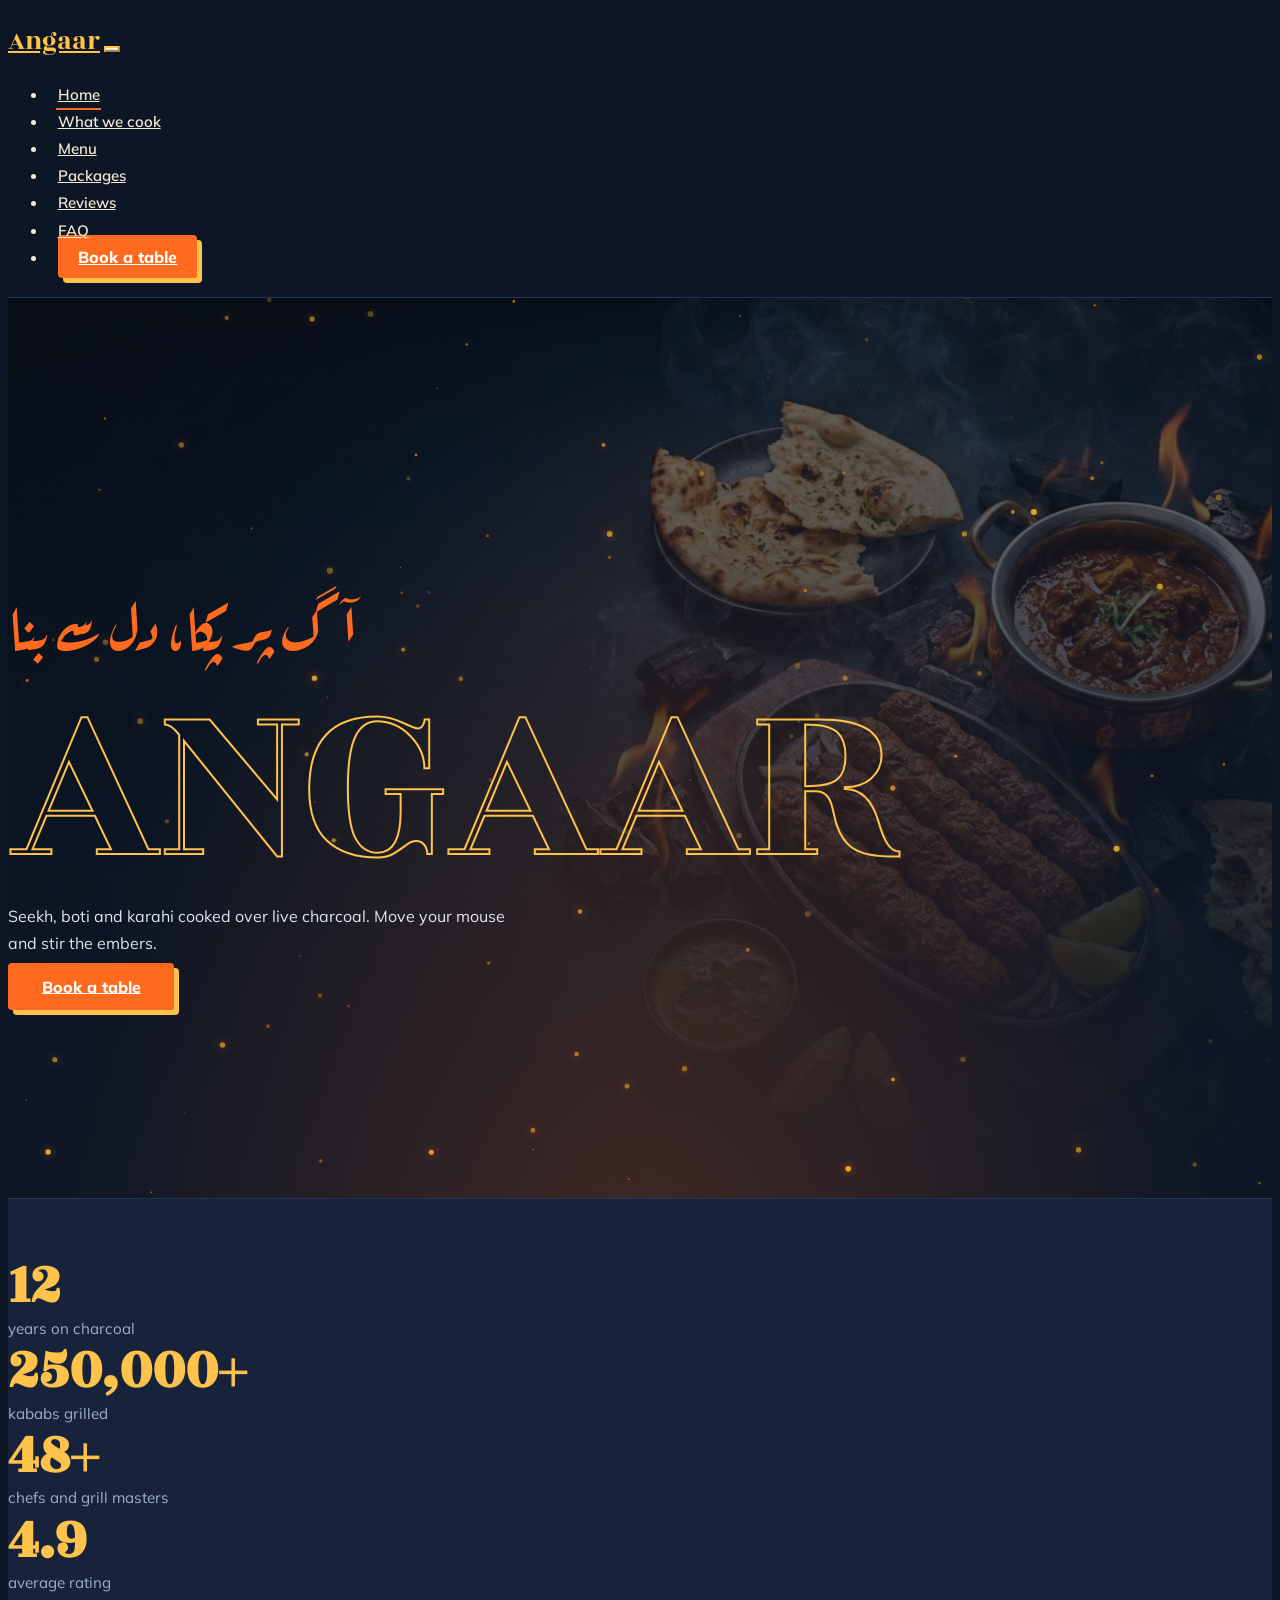
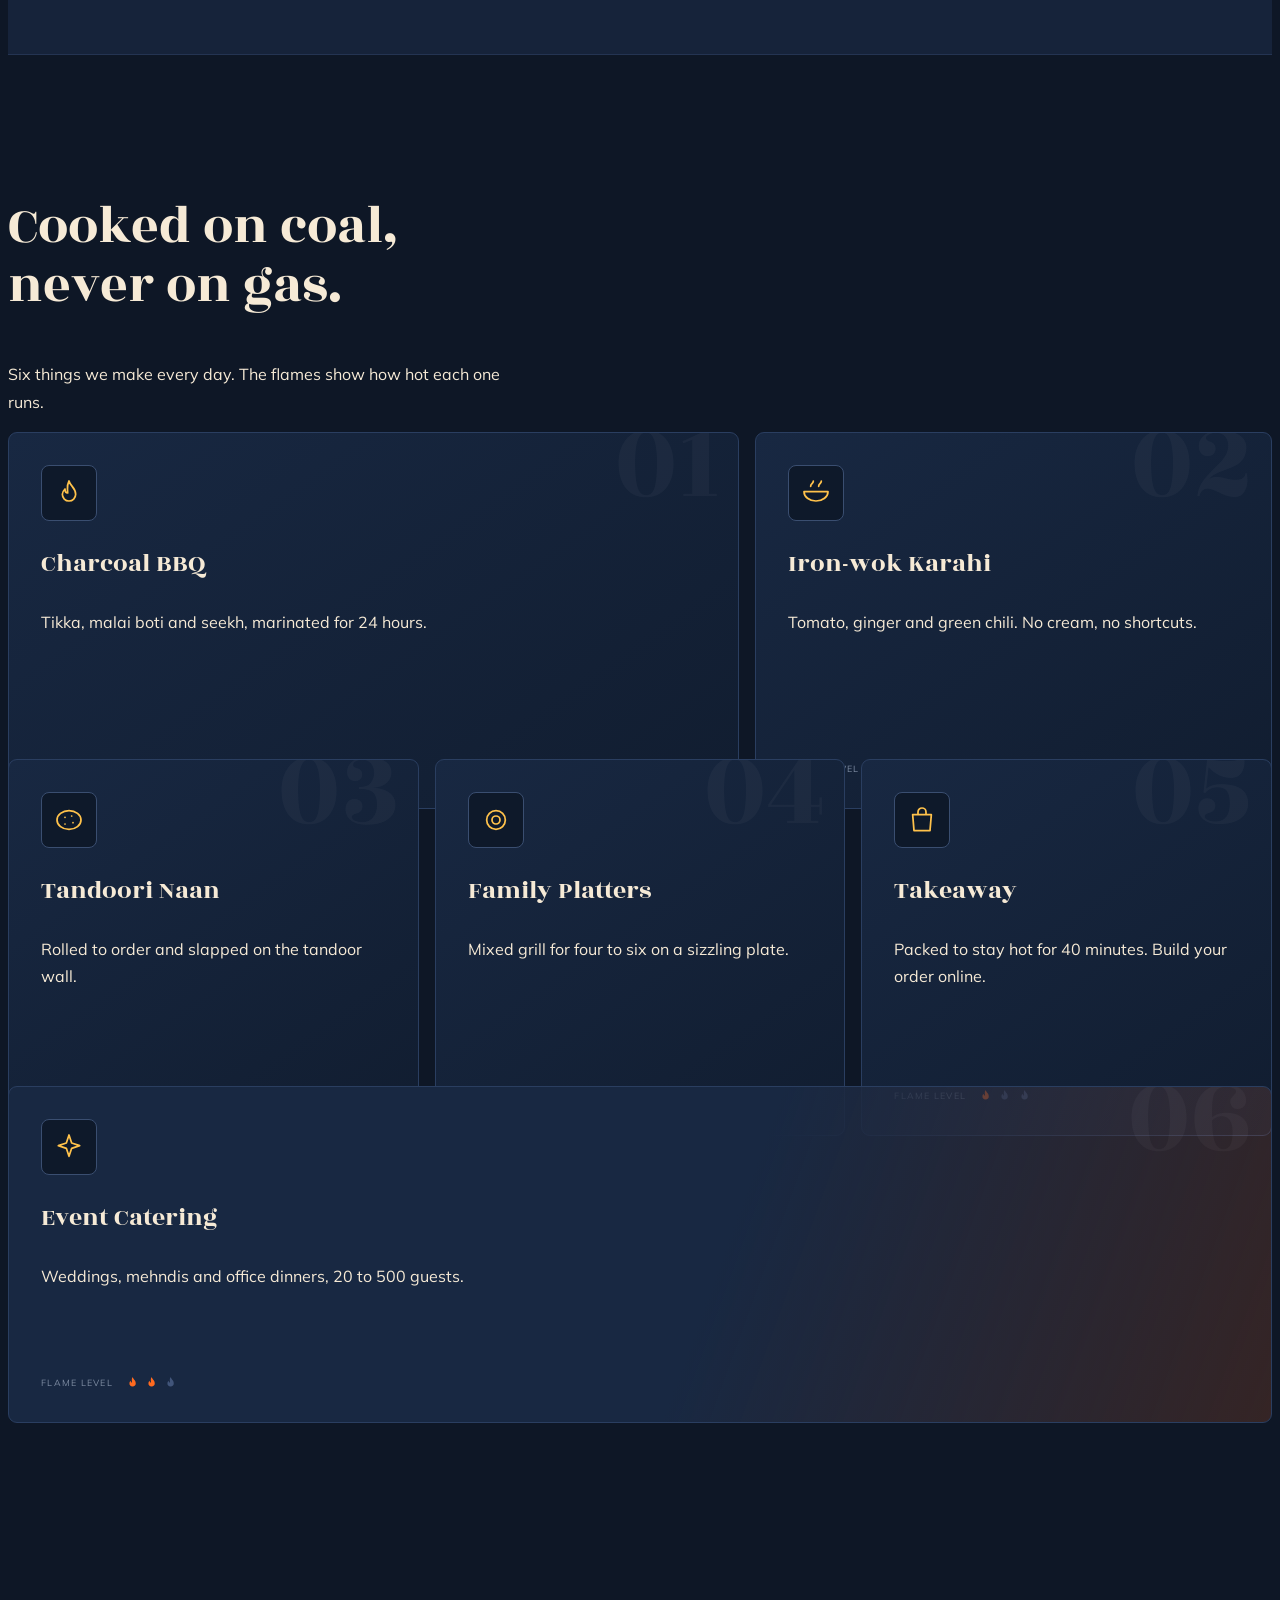
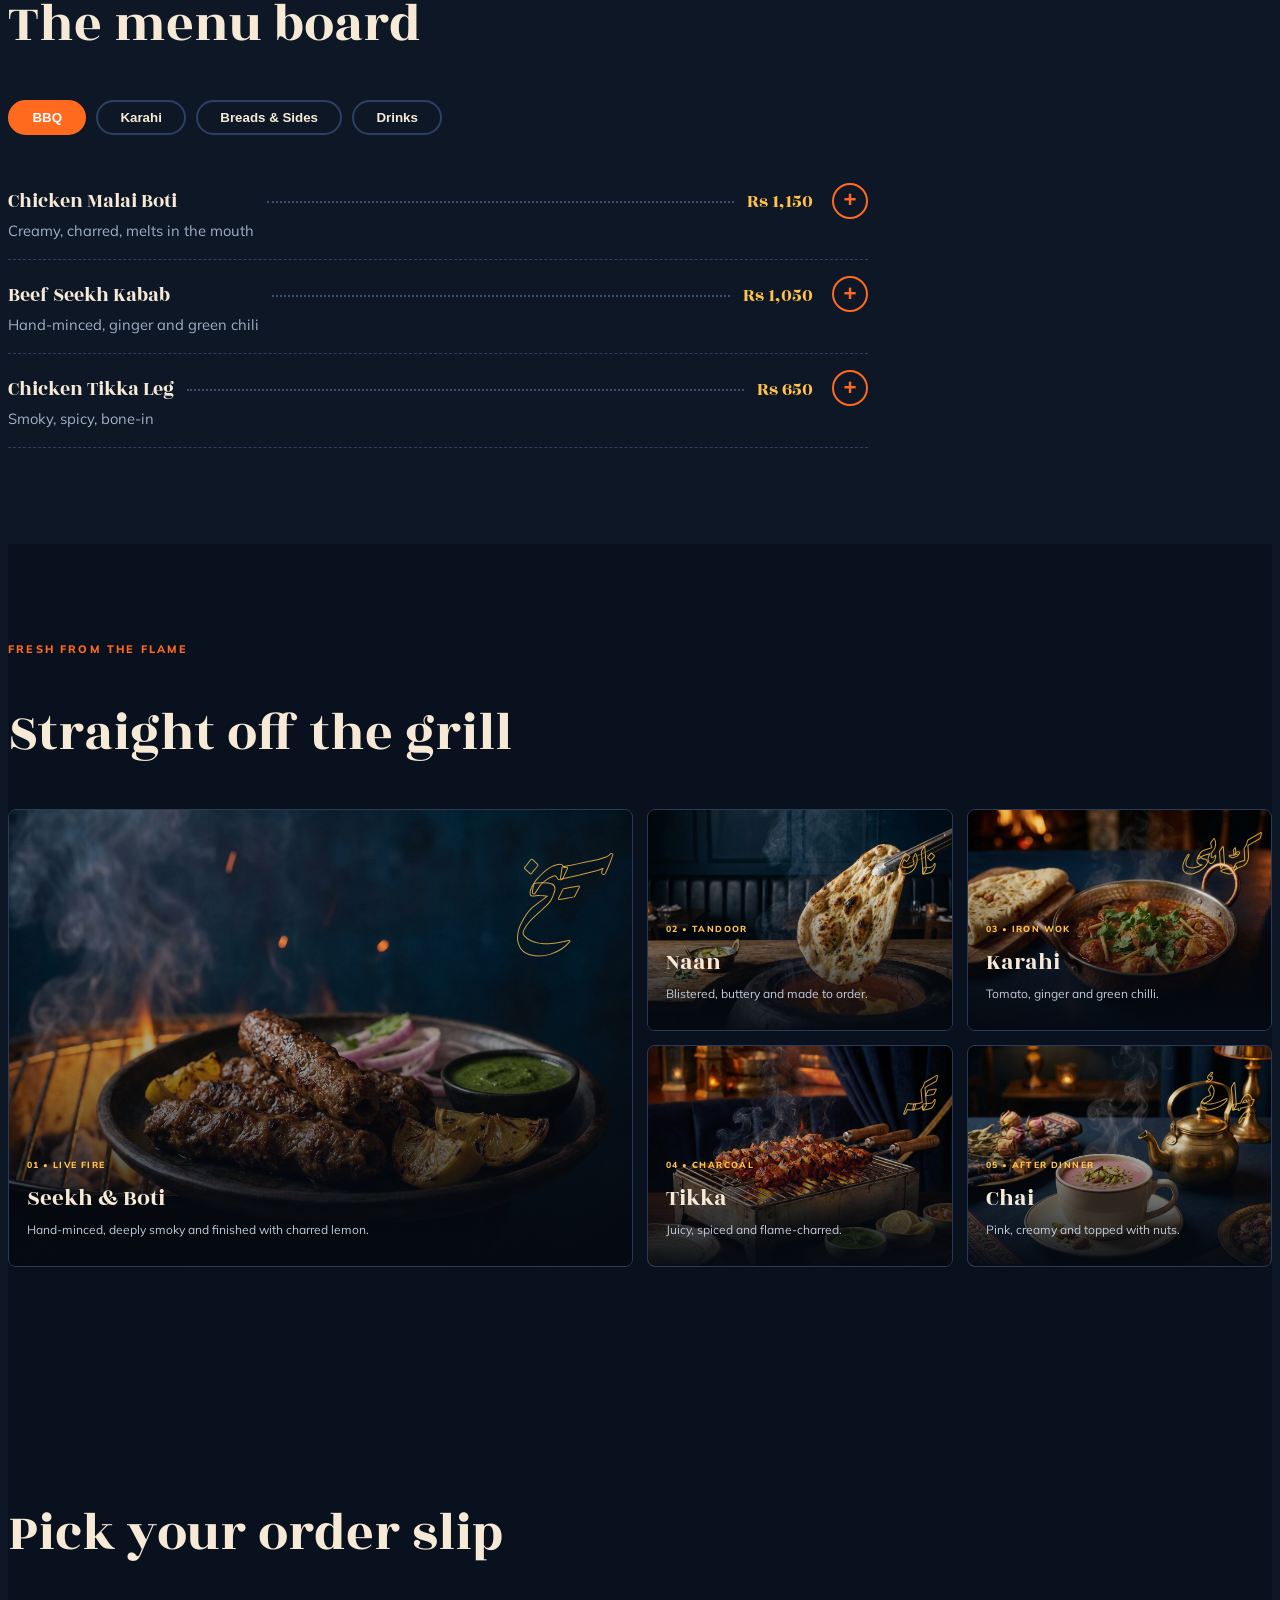
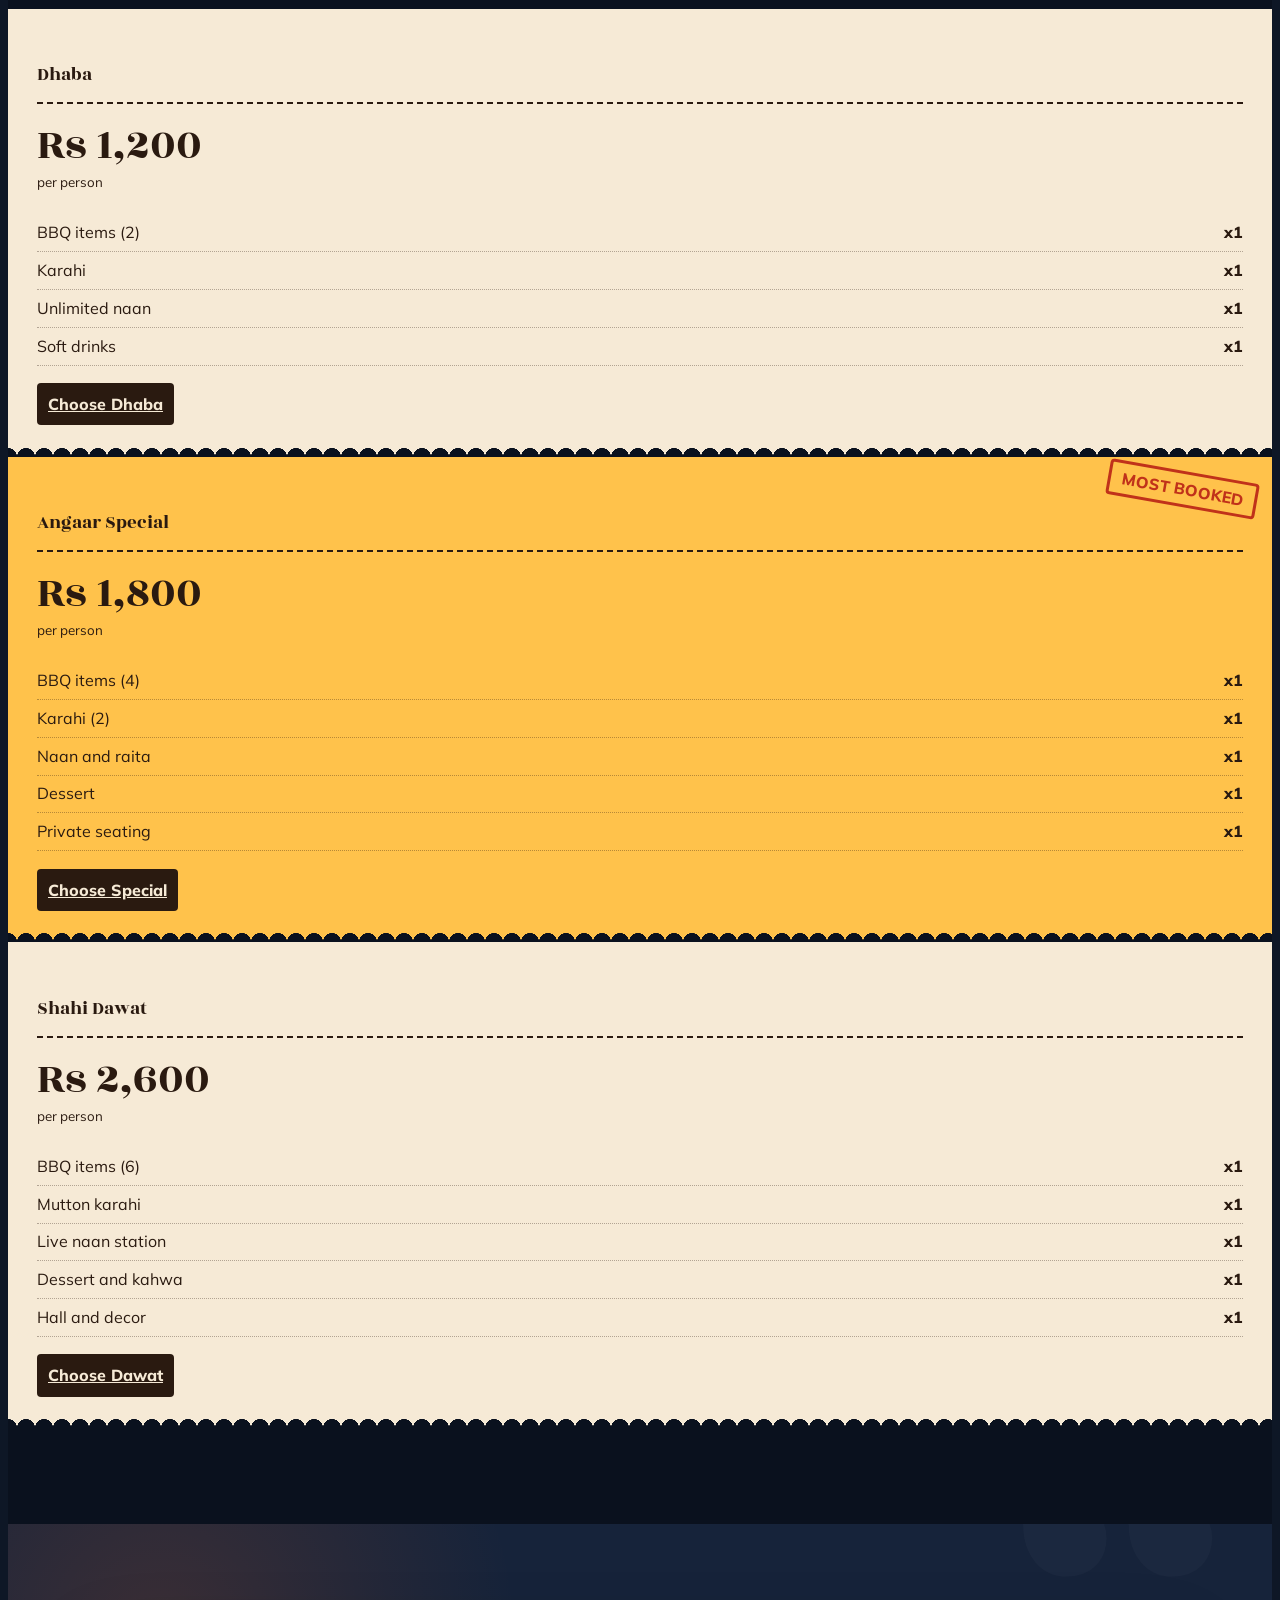
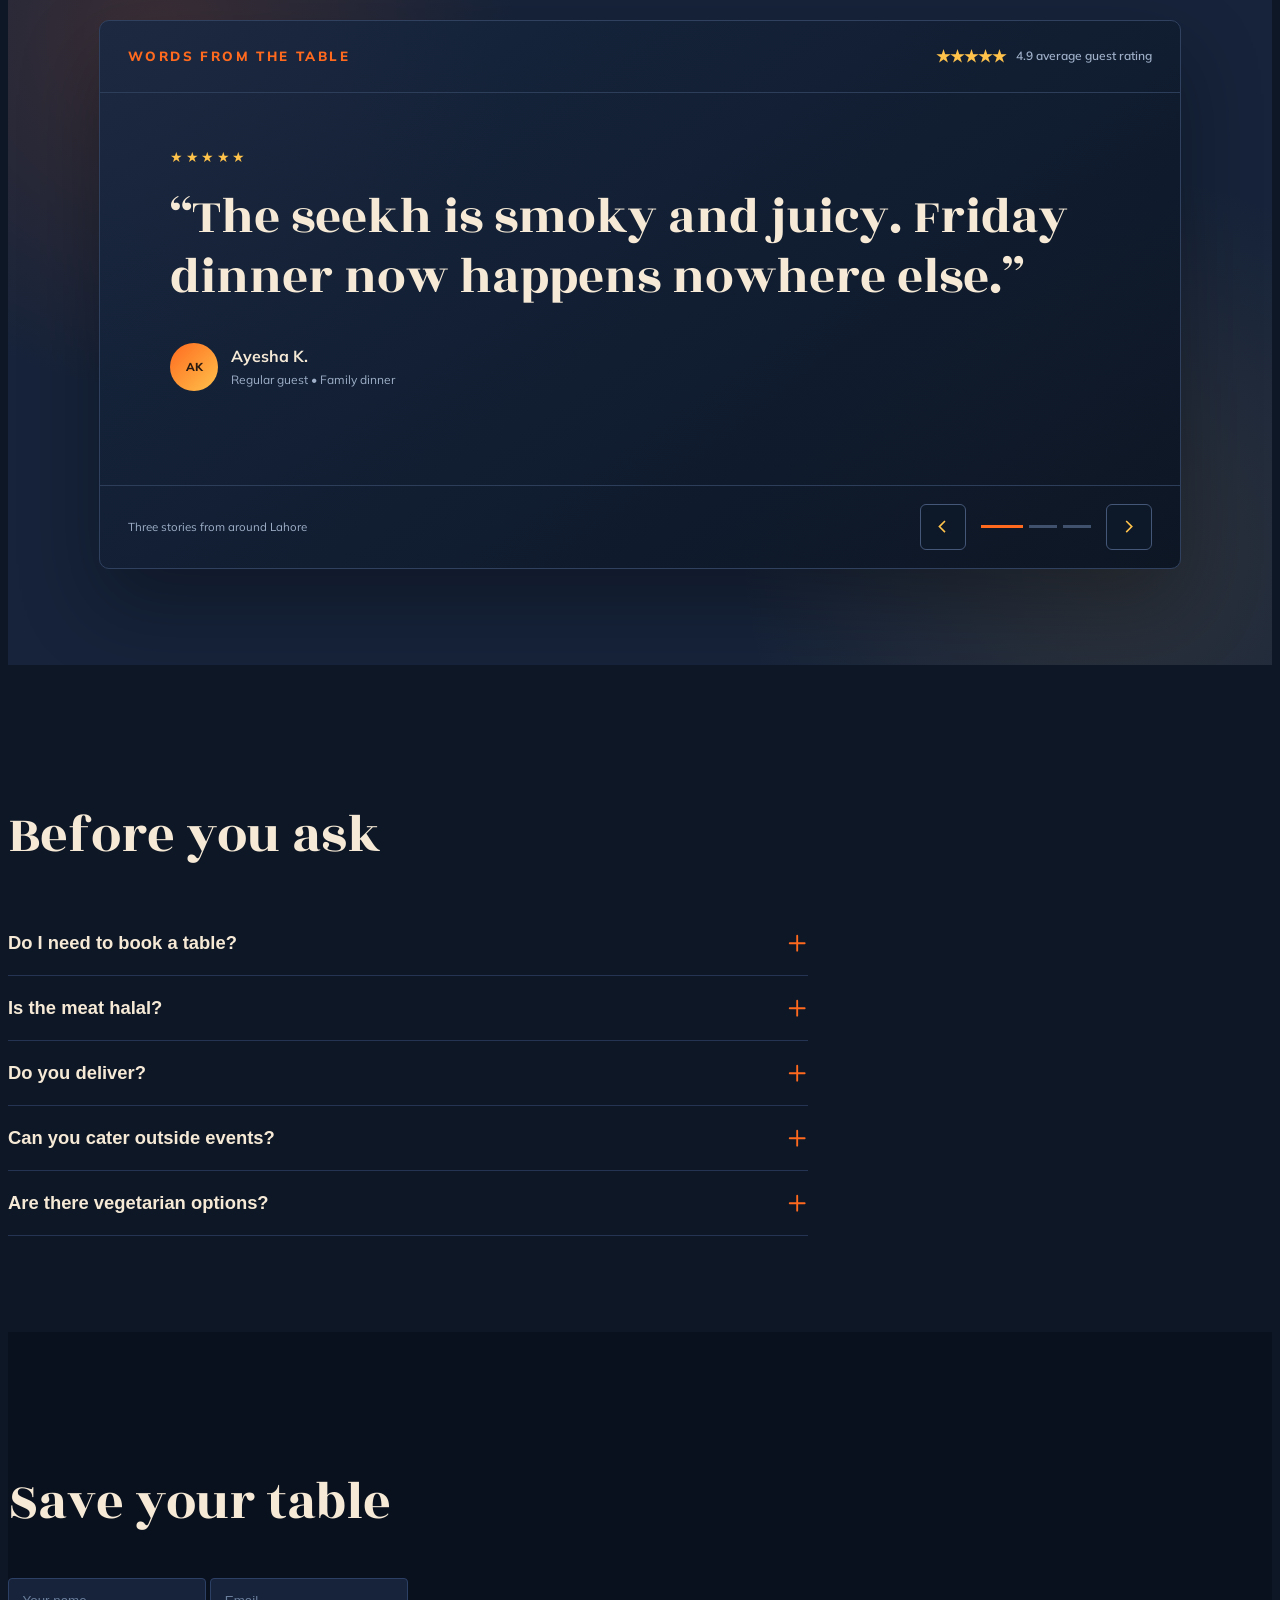
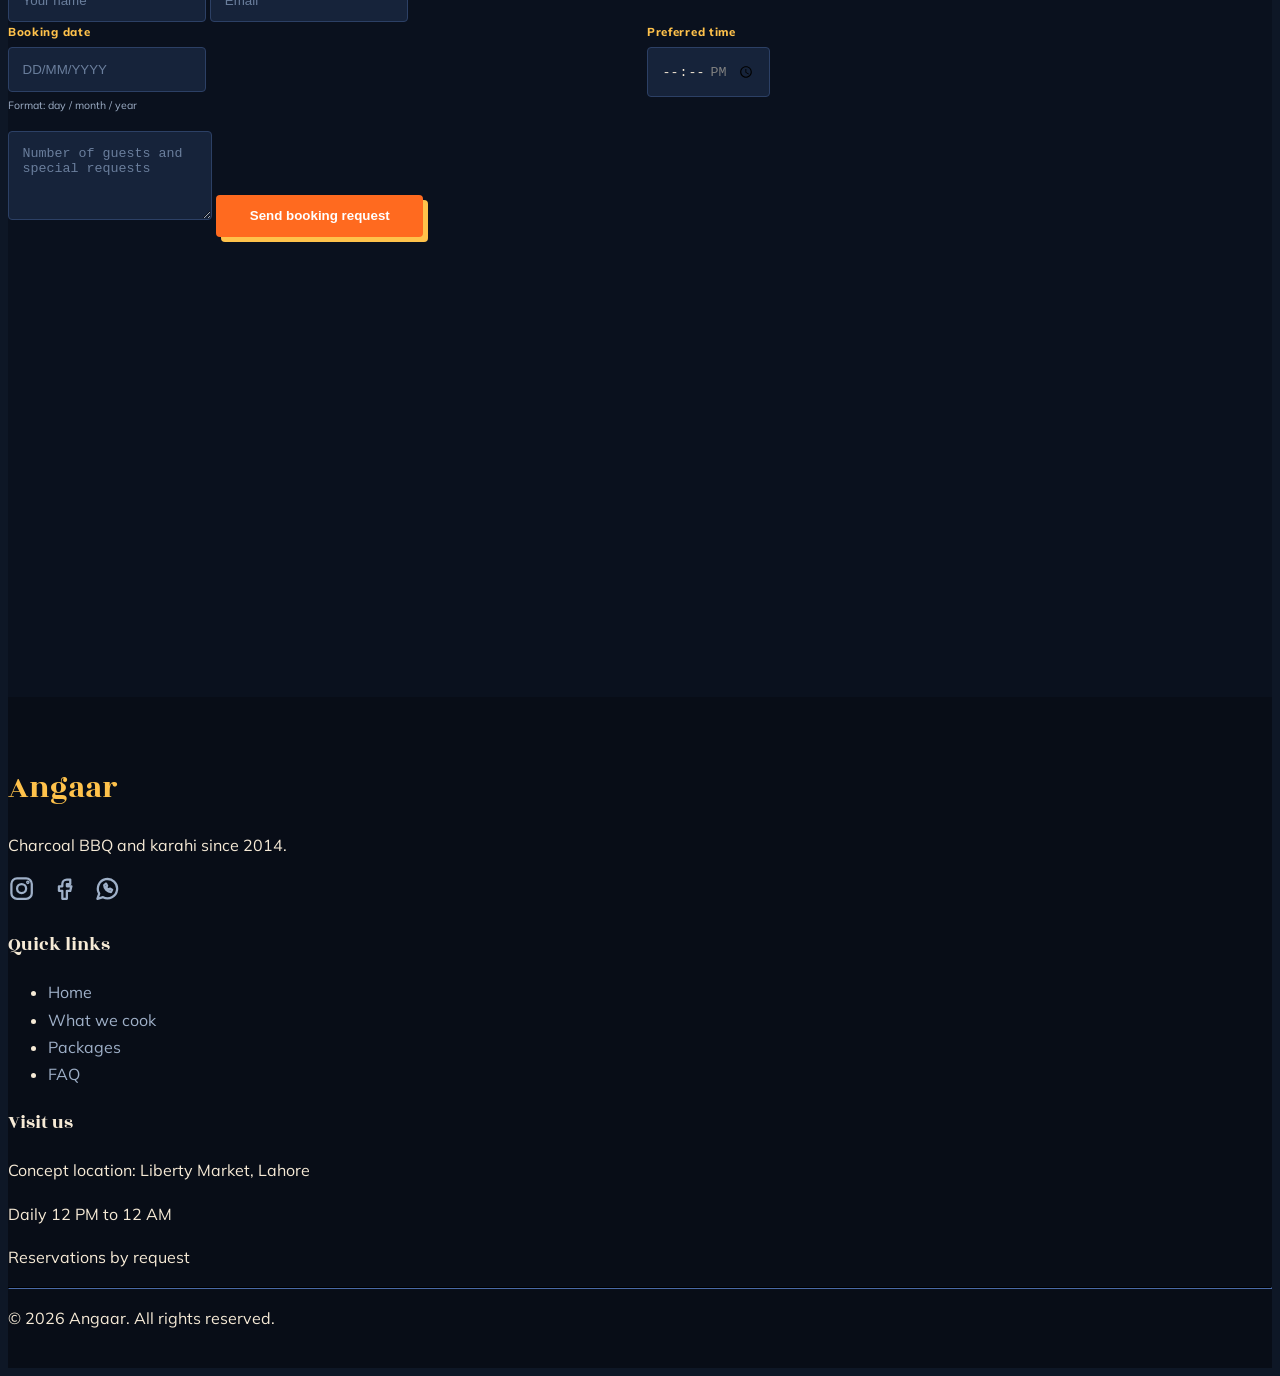
==== commit 148e23ec: "Add files via upload" ====
--- a/index.html
+++ b/index.html
@@ -5,9 +5,13 @@
 <meta name="viewport" content="width=device-width, initial-scale=1">
 <title>Angaar | Charcoal BBQ & Karahi</title>
 <meta name="description" content="Live charcoal BBQ, karahi and tandoori naan. Book a table at Angaar.">
-<link href="https://fonts.googleapis.com/css2?family=Aref+Ruqaa:wght@700&family=Mulish:wght@400;600;800&family=Rozha+One&display=swap" rel="stylesheet">
-<link href="https://cdn.jsdelivr.net/npm/bootstrap@5.3.3/dist/css/bootstrap.min.css" rel="stylesheet">
+<link rel="preconnect" href="https://fonts.googleapis.com">
+<link rel="preconnect" href="https://fonts.gstatic.com" crossorigin>
+<link rel="preload" as="image" href="images/hero.jpg" fetchpriority="high">
+<link rel="preload" as="style" href="https://fonts.googleapis.com/css2?family=Aref+Ruqaa:wght@700&family=Mulish:wght@400;600;800&family=Rozha+One&display=swap" onload="this.onload=null;this.rel='stylesheet'">
+<noscript><link rel="stylesheet" href="https://fonts.googleapis.com/css2?family=Aref+Ruqaa:wght@700&family=Mulish:wght@400;600;800&family=Rozha+One&display=swap"></noscript>
 <link rel="stylesheet" href="css/style.css">
+<noscript><style>#loader{display:none}</style></noscript>
 </head>
 <body>
 <div id="loader" aria-hidden="true"><div class="loader-emblem"><svg class="loader-flame" viewBox="0 0 24 24" fill="currentColor" aria-hidden="true"><path d="M13.2 2.5c.3 3.5 4.9 5.1 4.9 10.4a6.1 6.1 0 1 1-12.2 0c0-2.6 1.4-4.8 3.4-6.5-.2 2.8 1.1 4.7 2.6 5.4-.3-4.2-.4-6.7 1.3-9.3z"/><path d="M12.1 11.2c1.8 1.5 2.5 2.7 2.5 4.2a2.6 2.6 0 1 1-5.2 0c0-1.2.7-2.4 1.8-3.5 0 1.2.4 1.9.9 2.2.1-1.1-.2-2 .0-2.9z" fill="#ffc24b"/></svg></div><div class="loader-word">Angaar</div><div class="loader-sub">LIVE FIRE KITCHEN</div><div class="loader-progress"><span></span></div></div>
@@ -78,11 +82,11 @@
  <div class="container">
   <div class="gallery-head rv"><span class="gallery-kicker">FRESH FROM THE FLAME</span><h2 class="mb-0">Straight off the grill</h2></div>
   <div class="gal rv">
-   <article class="gal-card"><img loading="lazy" alt="Charcoal grilled skewers" src="images/seekh.jpg"><b class="ur">سیخ</b><div class="gal-copy"><small>01 • LIVE FIRE</small><h3>Seekh & Boti</h3><p>Hand-minced, deeply smoky and finished with charred lemon.</p></div></article>
-   <article class="gal-card"><img loading="lazy" alt="Tandoori naan" src="images/naan.jpg"><b class="ur">نان</b><div class="gal-copy"><small>02 • TANDOOR</small><h3>Naan</h3><p>Blistered, buttery and made to order.</p></div></article>
-   <article class="gal-card"><img loading="lazy" alt="Karahi in iron wok" src="images/karahi.jpg"><b class="ur">کڑاہی</b><div class="gal-copy"><small>03 • IRON WOK</small><h3>Karahi</h3><p>Tomato, ginger and green chilli.</p></div></article>
-   <article class="gal-card"><img loading="lazy" alt="Chicken tikka" src="images/tikka.jpg"><b class="ur">تکہ</b><div class="gal-copy"><small>04 • CHARCOAL</small><h3>Tikka</h3><p>Juicy, spiced and flame-charred.</p></div></article>
-   <article class="gal-card"><img loading="lazy" alt="Kashmiri chai" src="images/chai.jpg"><b class="ur">چائے</b><div class="gal-copy"><small>05 • AFTER DINNER</small><h3>Chai</h3><p>Pink, creamy and topped with nuts.</p></div></article>
+   <article class="gal-card"><img loading="lazy" decoding="async" width="1200" height="900" alt="Charcoal grilled skewers" src="images/seekh.jpg"><b class="ur">سیخ</b><div class="gal-copy"><small>01 • LIVE FIRE</small><h3>Seekh & Boti</h3><p>Hand-minced, deeply smoky and finished with charred lemon.</p></div></article>
+   <article class="gal-card"><img loading="lazy" decoding="async" width="1200" height="900" alt="Tandoori naan" src="images/naan.jpg"><b class="ur">نان</b><div class="gal-copy"><small>02 • TANDOOR</small><h3>Naan</h3><p>Blistered, buttery and made to order.</p></div></article>
+   <article class="gal-card"><img loading="lazy" decoding="async" width="1200" height="900" alt="Karahi in iron wok" src="images/karahi.jpg"><b class="ur">کڑاہی</b><div class="gal-copy"><small>03 • IRON WOK</small><h3>Karahi</h3><p>Tomato, ginger and green chilli.</p></div></article>
+   <article class="gal-card"><img loading="lazy" decoding="async" width="1200" height="900" alt="Chicken tikka" src="images/tikka.jpg"><b class="ur">تکہ</b><div class="gal-copy"><small>04 • CHARCOAL</small><h3>Tikka</h3><p>Juicy, spiced and flame-charred.</p></div></article>
+   <article class="gal-card"><img loading="lazy" decoding="async" width="1200" height="900" alt="Kashmiri chai" src="images/chai.jpg"><b class="ur">چائے</b><div class="gal-copy"><small>05 • AFTER DINNER</small><h3>Chai</h3><p>Pink, creamy and topped with nuts.</p></div></article>
   </div>
  </div>
 </section>
@@ -144,7 +148,7 @@
     </form>
     <div class="booking-success" id="bookingSuccess" hidden aria-live="polite"><div class="success-mark">✓</div><h3>Request submitted!</h3><p id="bookingSuccessText">Your booking request has been received.</p><button class="btn btn-ember" id="anotherBooking" type="button">Make another request</button></div>
    </div>
-   <div class="col-lg-6"><iframe title="Angaar location" loading="lazy" src="https://maps.google.com/maps?q=Liberty%20Market%20Lahore&output=embed"></iframe></div>
+   <div class="col-lg-6"><iframe title="Angaar location" loading="lazy" data-src="https://maps.google.com/maps?q=Liberty%20Market%20Lahore&output=embed"></iframe></div>
   </div>
  </div>
 </section>
@@ -163,7 +167,6 @@
 
 <div id="glow" aria-hidden="true"></div>
 <div class="mbar"><a href="#menu-board">Menu</a><a href="#packages">Packages</a><a class="hl" href="#contact">Book a table</a></div>
-<script src="https://cdn.jsdelivr.net/npm/bootstrap@5.3.3/dist/js/bootstrap.bundle.min.js"></script>
-<script src="js/script.js"></script>
+<script src="js/script.js" defer></script>
 </body>
 </html>
--- a/css/style.css
+++ b/css/style.css
@@ -1,6 +1,6 @@
 :root{--night:#0e1726;--night2:#16233a;--ember:#ff6a1f;--gold:#ffc24b;--paper:#f6ead6;--ink:#2a1a10;--mute:#9fb0c8}
 html{scroll-behavior:smooth;scroll-padding-top:90px}
-body{font-family:'Mulish',sans-serif;background:var(--night);color:var(--paper);line-height:1.7;overflow-x:hidden}
+html,body{max-width:100%;overflow-x:hidden}body{font-family:'Mulish',sans-serif;background:var(--night);color:var(--paper);line-height:1.7}
 h1,h2,h3,.disp{font-family:'Rozha One',serif;font-weight:400}
 .urdu{font-family:'Aref Ruqaa',serif}
 section{padding:96px 0;scroll-margin-top:78px}
@@ -81,8 +81,8 @@
 
 @media(max-width:1100px) and (min-width:901px){.gal{gap:12px}.gal-copy{left:14px;right:14px;bottom:13px}.gal-card:not(:first-child) .gal-copy h3{font-size:1.22rem}.gal-card:not(:first-child) .gal-copy p{font-size:.67rem;line-height:1.35}.gal-card:not(:first-child) .ur{font-size:2.1rem}}
 @media(max-width:900px) and (min-width:701px){.gal{grid-template-columns:1fr 1fr;grid-auto-rows:270px}.gal-card:first-child{grid-column:1/-1;grid-row:span 2;min-height:540px}.gal-card .ur{font-size:3.2rem}.gal-copy h3{font-size:1.7rem}.gal-copy p{font-size:.82rem}}
-@media(max-width:700px){.gal{grid-template-columns:1fr 1fr;grid-auto-rows:210px}.gal-card:first-child{grid-column:1/-1;grid-row:span 2;min-height:434px}.booking-when{grid-template-columns:1fr}}
-@media(max-width:460px){.gal{grid-template-columns:1fr}.gal-card:first-child{grid-column:auto;grid-row:auto;min-height:390px}.gal-card{min-height:300px}}
+@media(max-width:700px){.navbar .container{padding-left:18px;padding-right:18px}.gal{display:flex;flex-direction:column;gap:16px;grid-auto-rows:unset}.gal-card,.gal-card:first-child{display:block;width:100%;height:auto;min-height:0;aspect-ratio:4/3;grid-column:auto;grid-row:auto}.gal-card:first-child .ur{font-size:3.4rem}.gal-copy{left:15px;right:15px;bottom:14px}.gal-copy h3{font-size:1.45rem}.gal-copy p{font-size:.76rem;line-height:1.4;margin-bottom:0}.booking-when{grid-template-columns:1fr}}
+@media(max-width:460px){.gallery-head{margin-bottom:24px}.gallery-head h2{font-size:2.55rem}.gal-card,.gal-card:first-child{aspect-ratio:4/3}.gal-card .ur,.gal-card:first-child .ur{font-size:2.8rem;right:13px;top:8px}}
 .slip .stamp{transition:.25s}.slip:hover .stamp{transform:rotate(-6deg) scale(1.25)}
 .btn-wa{background:#25d366;color:#06240f;border:0;padding:.85rem 2.1rem;border-radius:4px;font-weight:800;box-shadow:5px 5px 0 var(--gold)}
 .btn-wa:hover{transform:translate(3px,3px);box-shadow:2px 2px 0 var(--gold)}
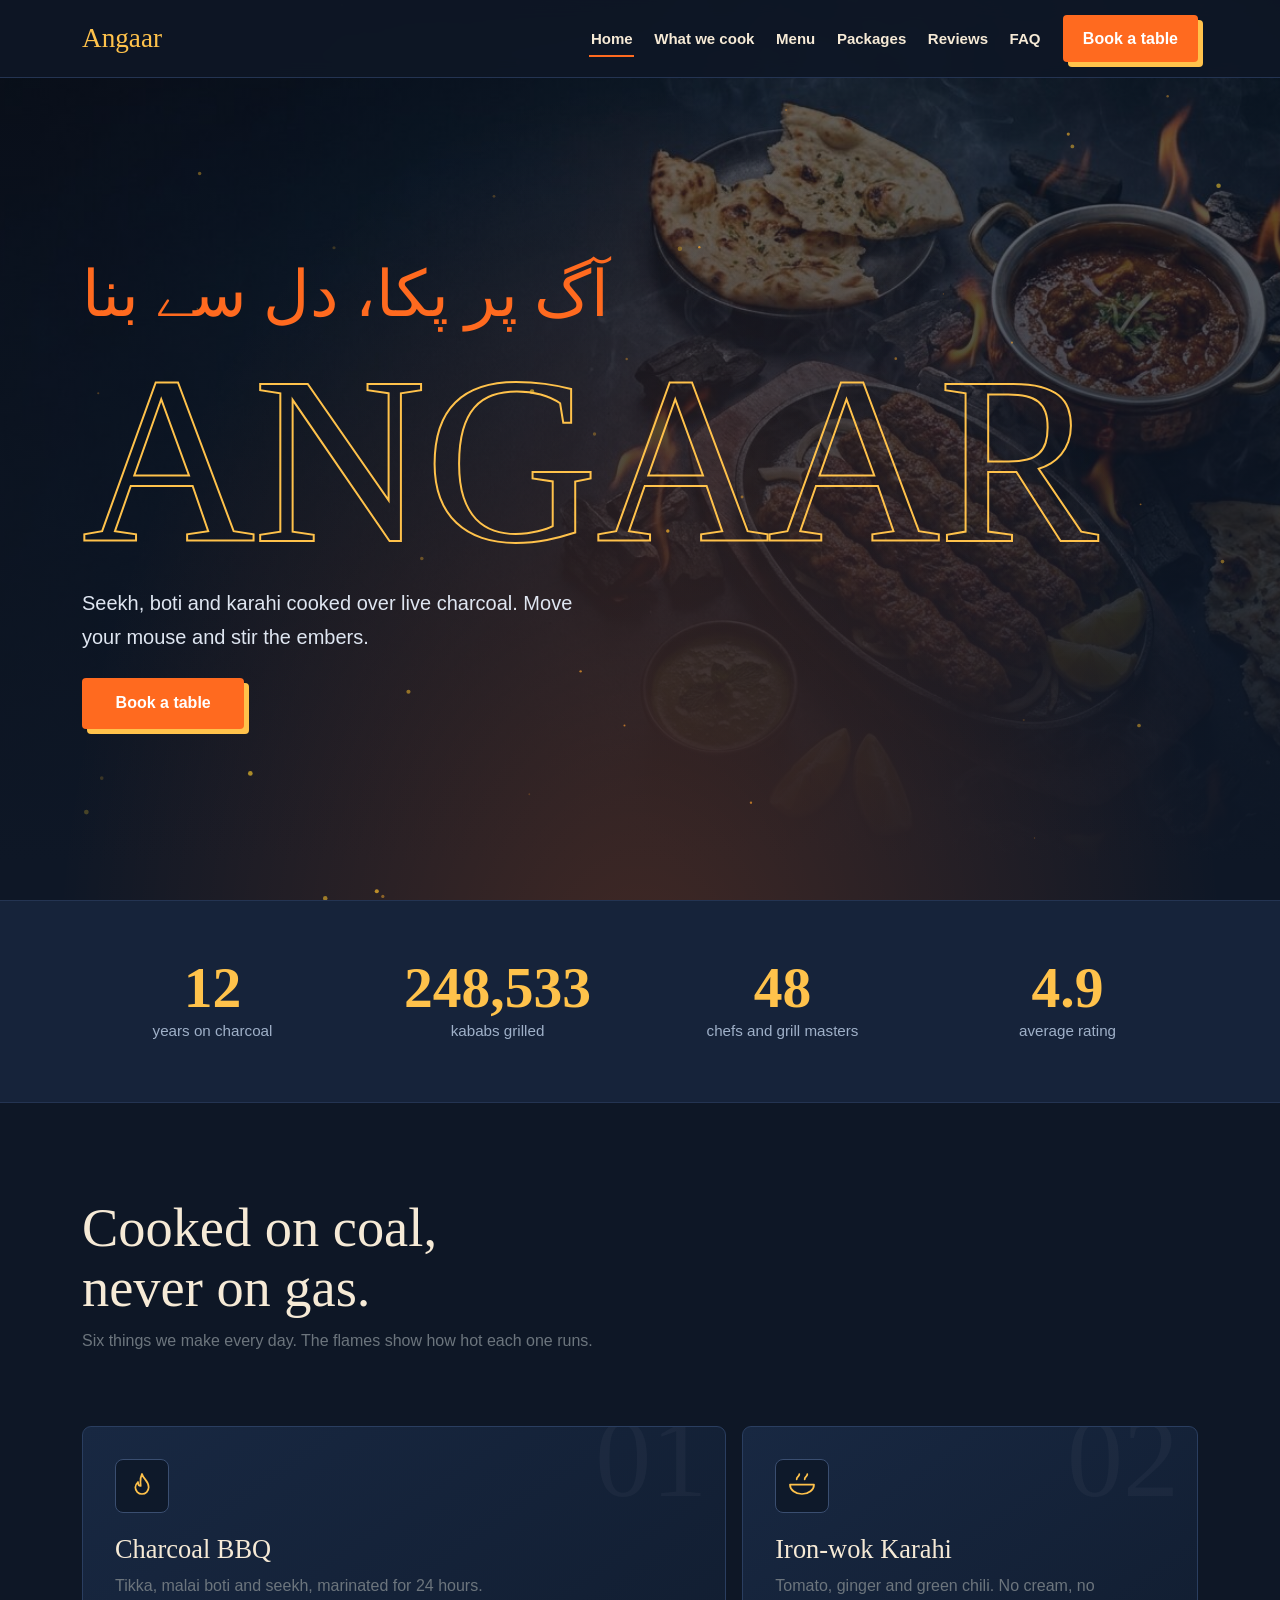
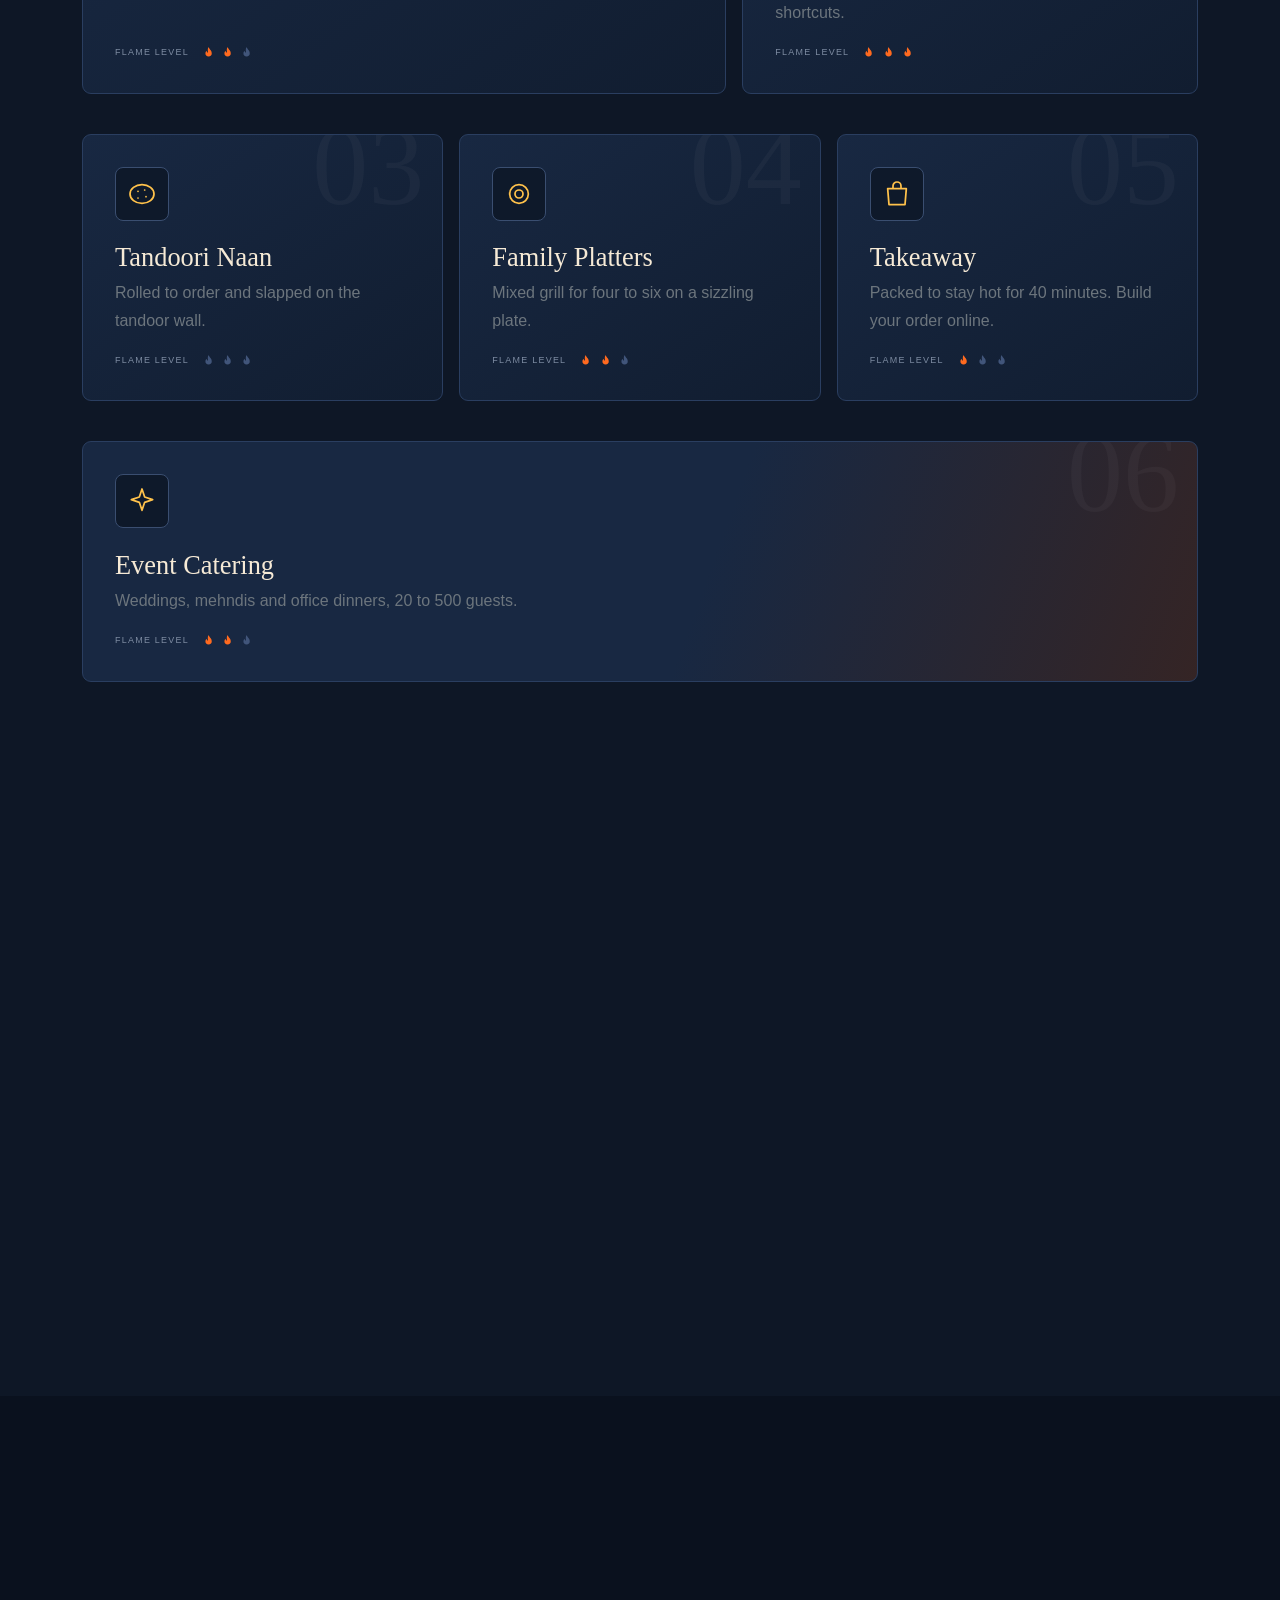
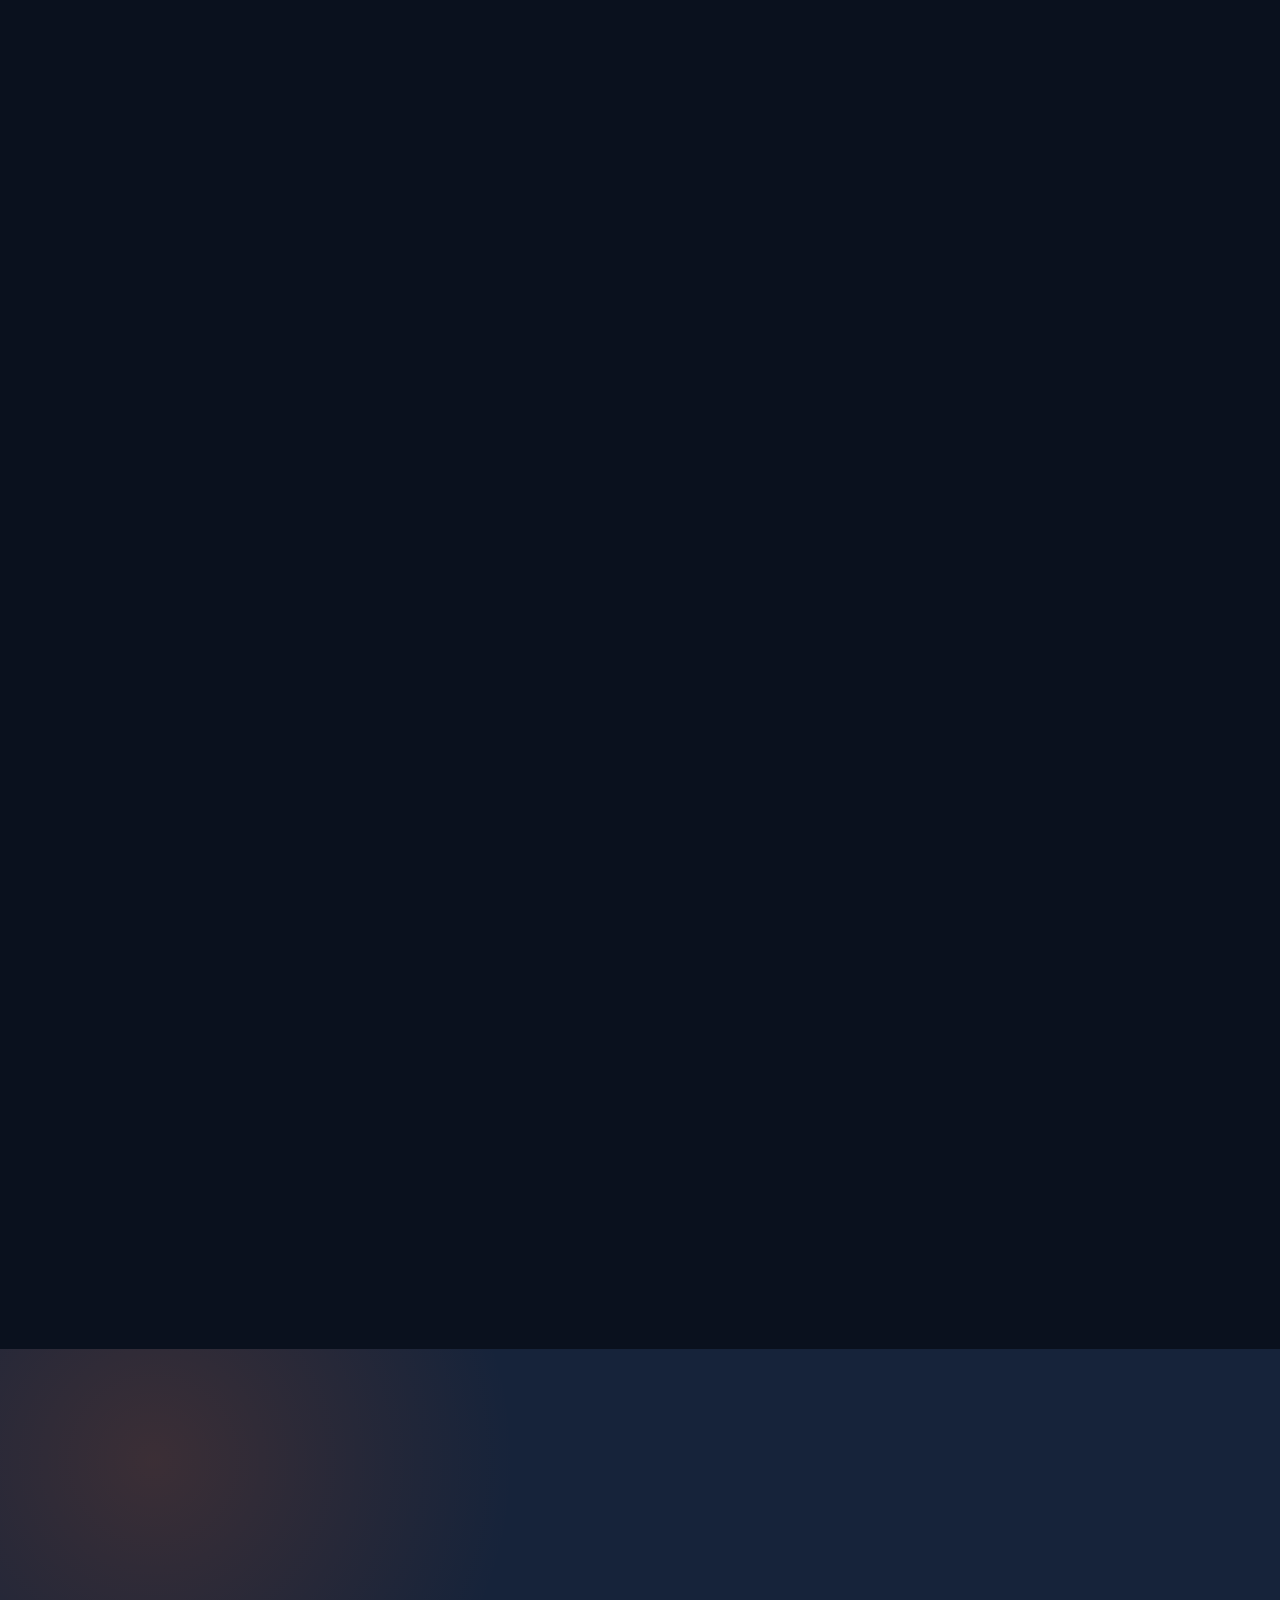
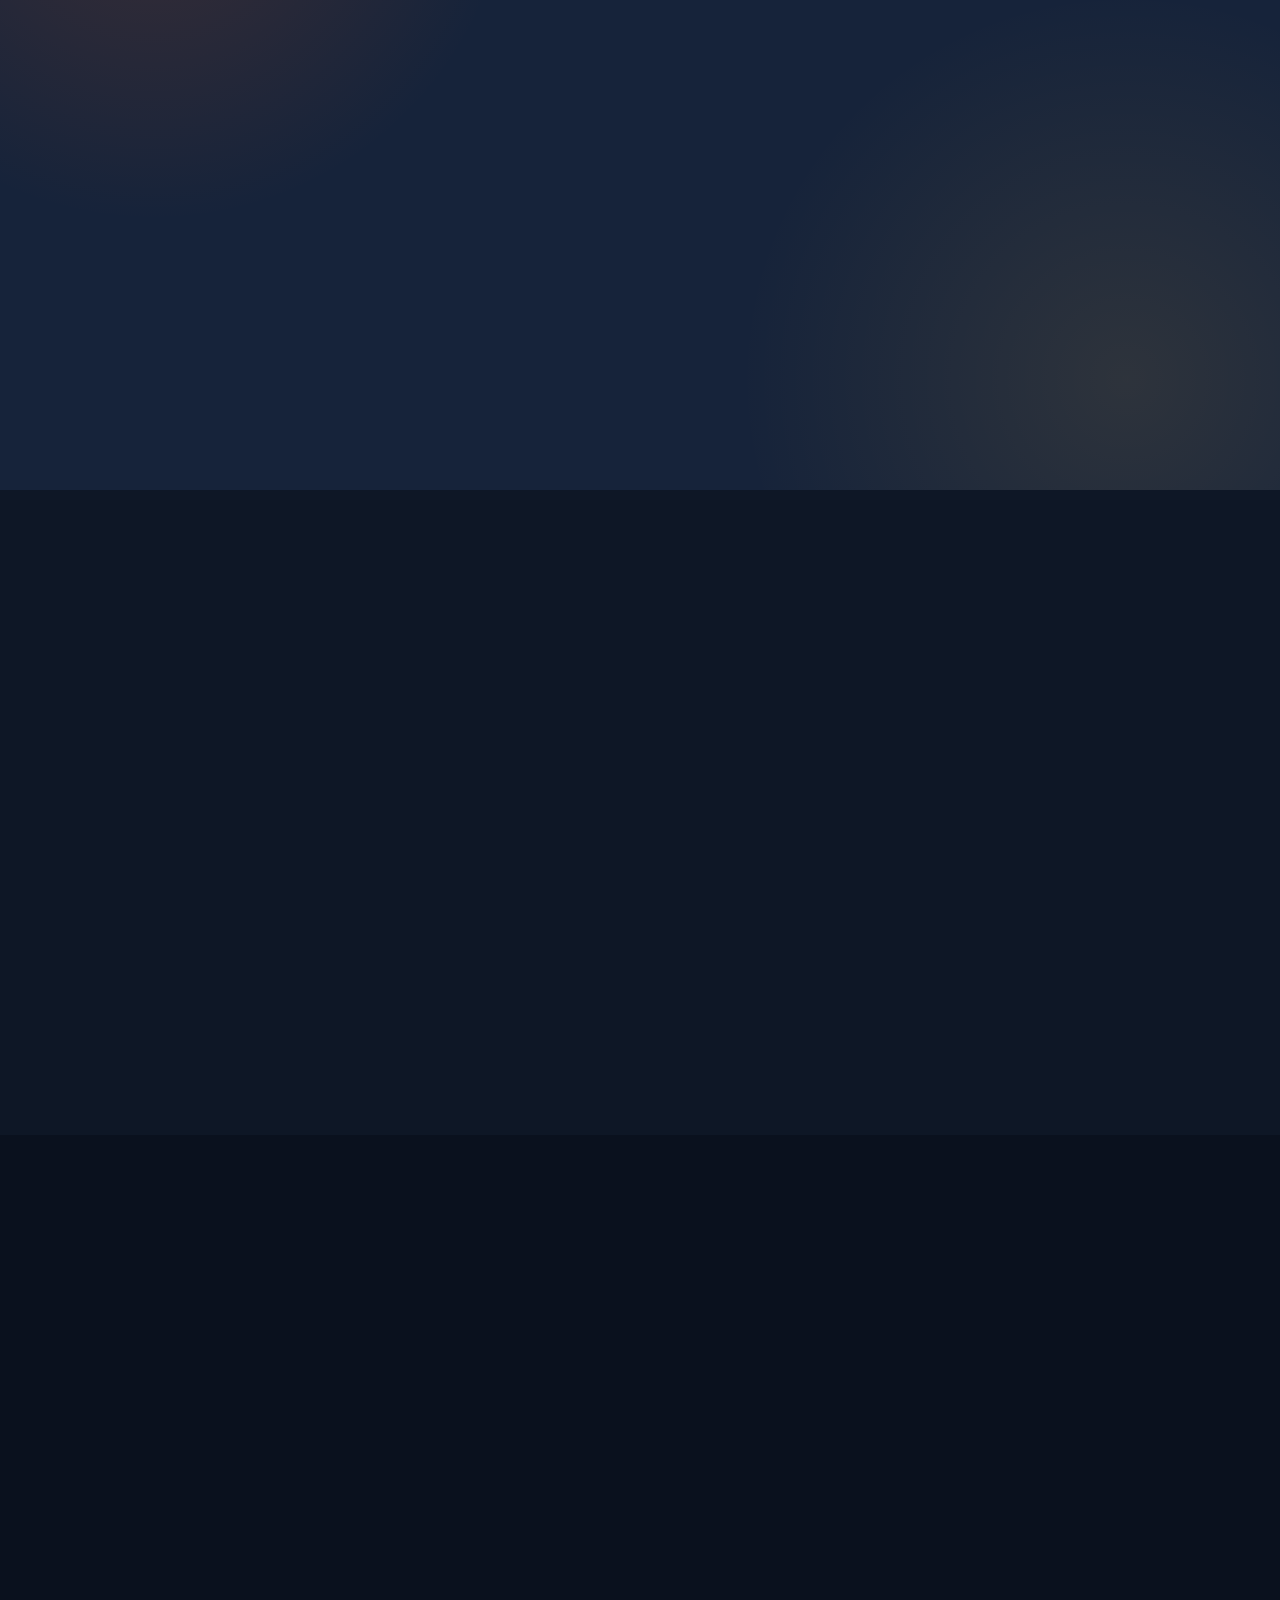
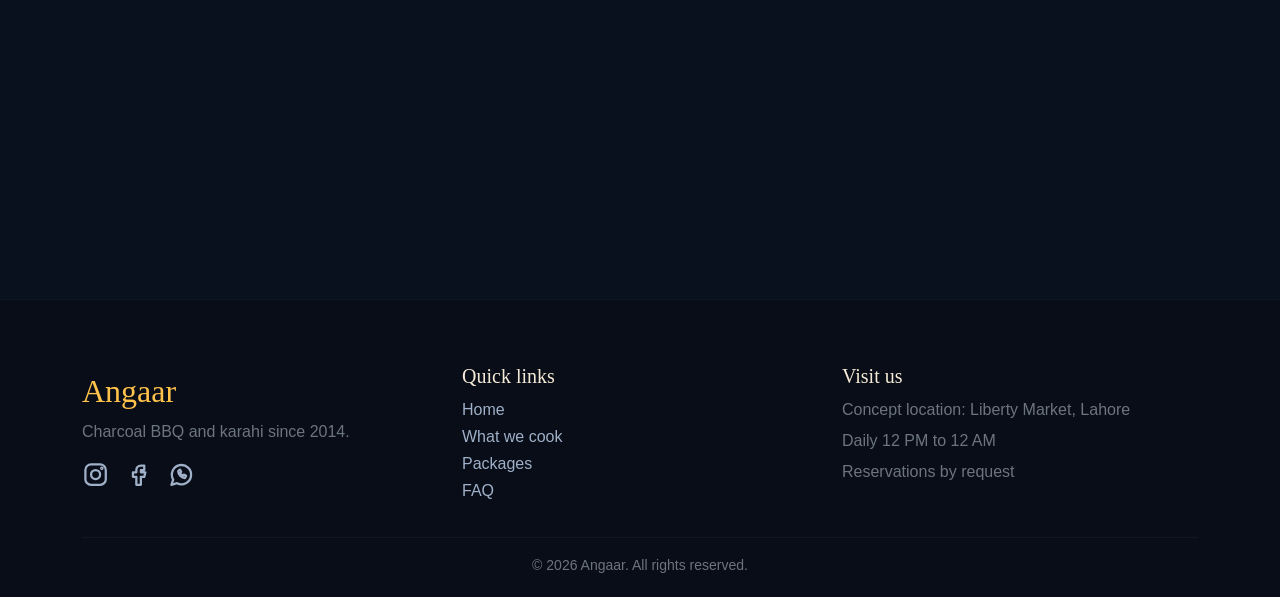
==== commit 05086153: "Add files via upload" ====
--- a/index.html
+++ b/index.html
@@ -5,13 +5,10 @@
 <meta name="viewport" content="width=device-width, initial-scale=1">
 <title>Angaar | Charcoal BBQ & Karahi</title>
 <meta name="description" content="Live charcoal BBQ, karahi and tandoori naan. Book a table at Angaar.">
-<link rel="preconnect" href="https://fonts.googleapis.com">
-<link rel="preconnect" href="https://fonts.gstatic.com" crossorigin>
 <link rel="preload" as="image" href="images/hero.jpg" fetchpriority="high">
-<link rel="preload" as="style" href="https://fonts.googleapis.com/css2?family=Aref+Ruqaa:wght@700&family=Mulish:wght@400;600;800&family=Rozha+One&display=swap" onload="this.onload=null;this.rel='stylesheet'">
-<noscript><link rel="stylesheet" href="https://fonts.googleapis.com/css2?family=Aref+Ruqaa:wght@700&family=Mulish:wght@400;600;800&family=Rozha+One&display=swap"></noscript>
 <link rel="stylesheet" href="css/style.css">
 <noscript><style>#loader{display:none}</style></noscript>
+<link rel="icon" href="data:image/svg+xml,%3Csvg xmlns=%27http://www.w3.org/2000/svg%27 viewBox=%270 0 32 32%27%3E%3Crect width=%2732%27 height=%2732%27 rx=%276%27 fill=%27%230e1726%27/%3E%3Ctext x=%276%27 y=%2725%27 font-family=%27Georgia%27 font-size=%2727%27 fill=%27%23ffc24b%27%3EA%3C/text%3E%3C/svg%3E">
 </head>
 <body>
 <div id="loader" aria-hidden="true"><div class="loader-emblem"><svg class="loader-flame" viewBox="0 0 24 24" fill="currentColor" aria-hidden="true"><path d="M13.2 2.5c.3 3.5 4.9 5.1 4.9 10.4a6.1 6.1 0 1 1-12.2 0c0-2.6 1.4-4.8 3.4-6.5-.2 2.8 1.1 4.7 2.6 5.4-.3-4.2-.4-6.7 1.3-9.3z"/><path d="M12.1 11.2c1.8 1.5 2.5 2.7 2.5 4.2a2.6 2.6 0 1 1-5.2 0c0-1.2.7-2.4 1.8-3.5 0 1.2.4 1.9.9 2.2.1-1.1-.2-2 .0-2.9z" fill="#ffc24b"/></svg></div><div class="loader-word">Angaar</div><div class="loader-sub">LIVE FIRE KITCHEN</div><div class="loader-progress"><span></span></div></div>
@@ -68,7 +65,7 @@
 <section id="menu-board">
  <div class="container" style="max-width:860px">
   <h2 class="mb-4 rv">The menu board</h2>
-  <div class="tabs" id="tabs" role="tablist"></div>
+  <div class="tabs" id="tabs" role="group" aria-label="Menu categories"></div>
   <div id="items"></div>
   <div class="cart" id="cart" hidden>
    <h3 class="h4">Your order</h3><div id="cl"></div>
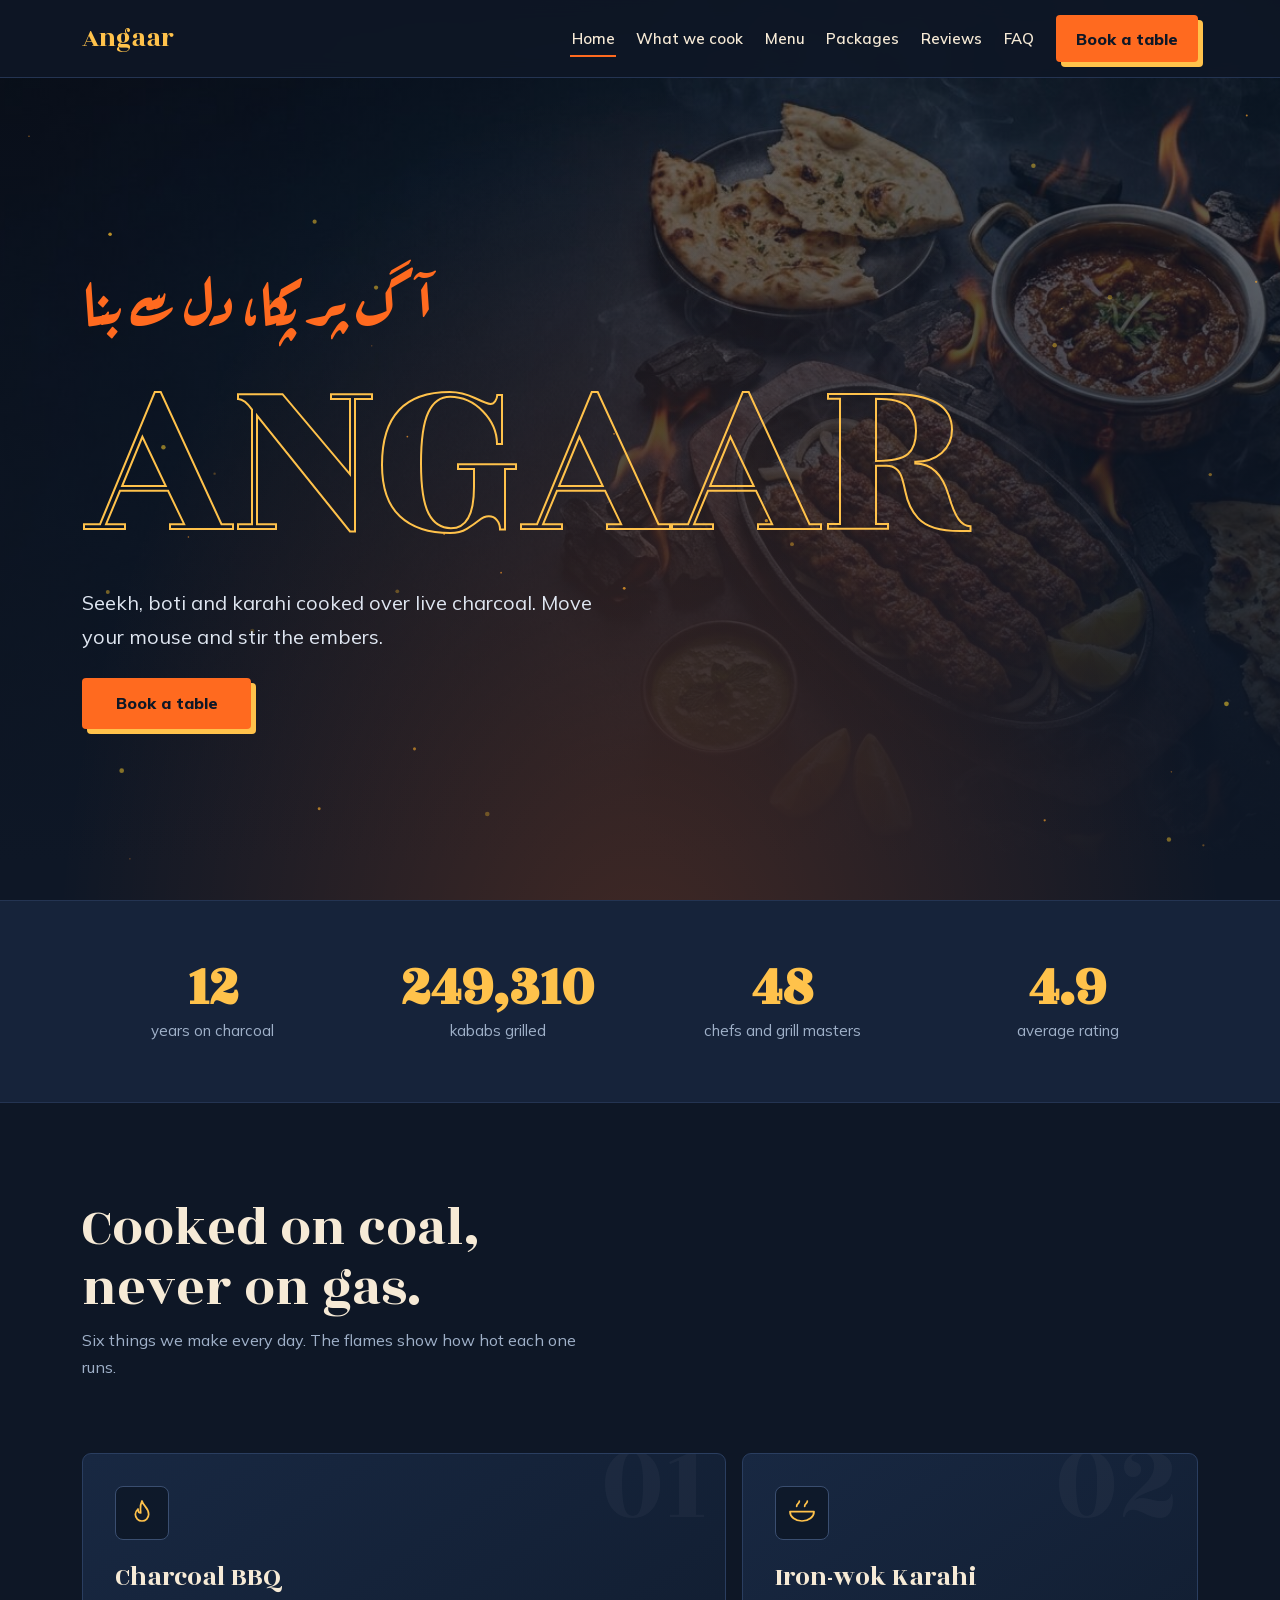
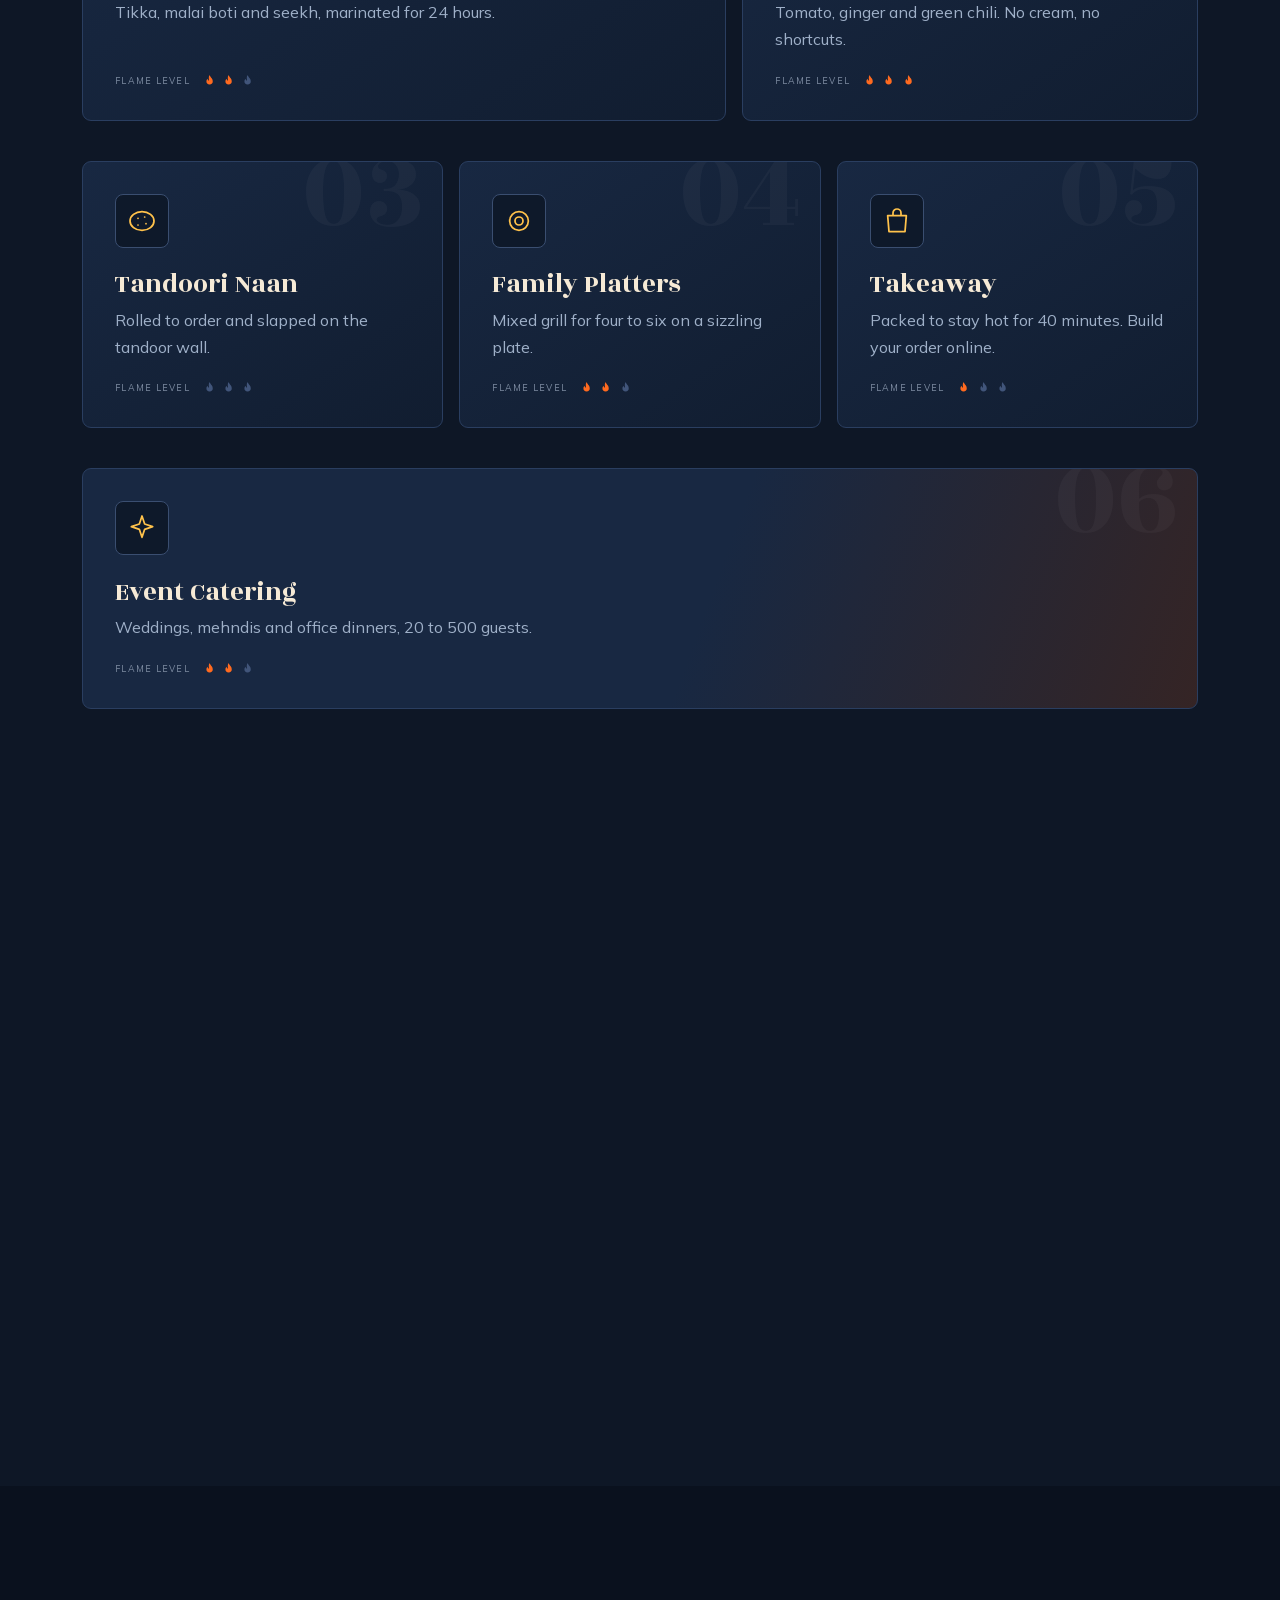
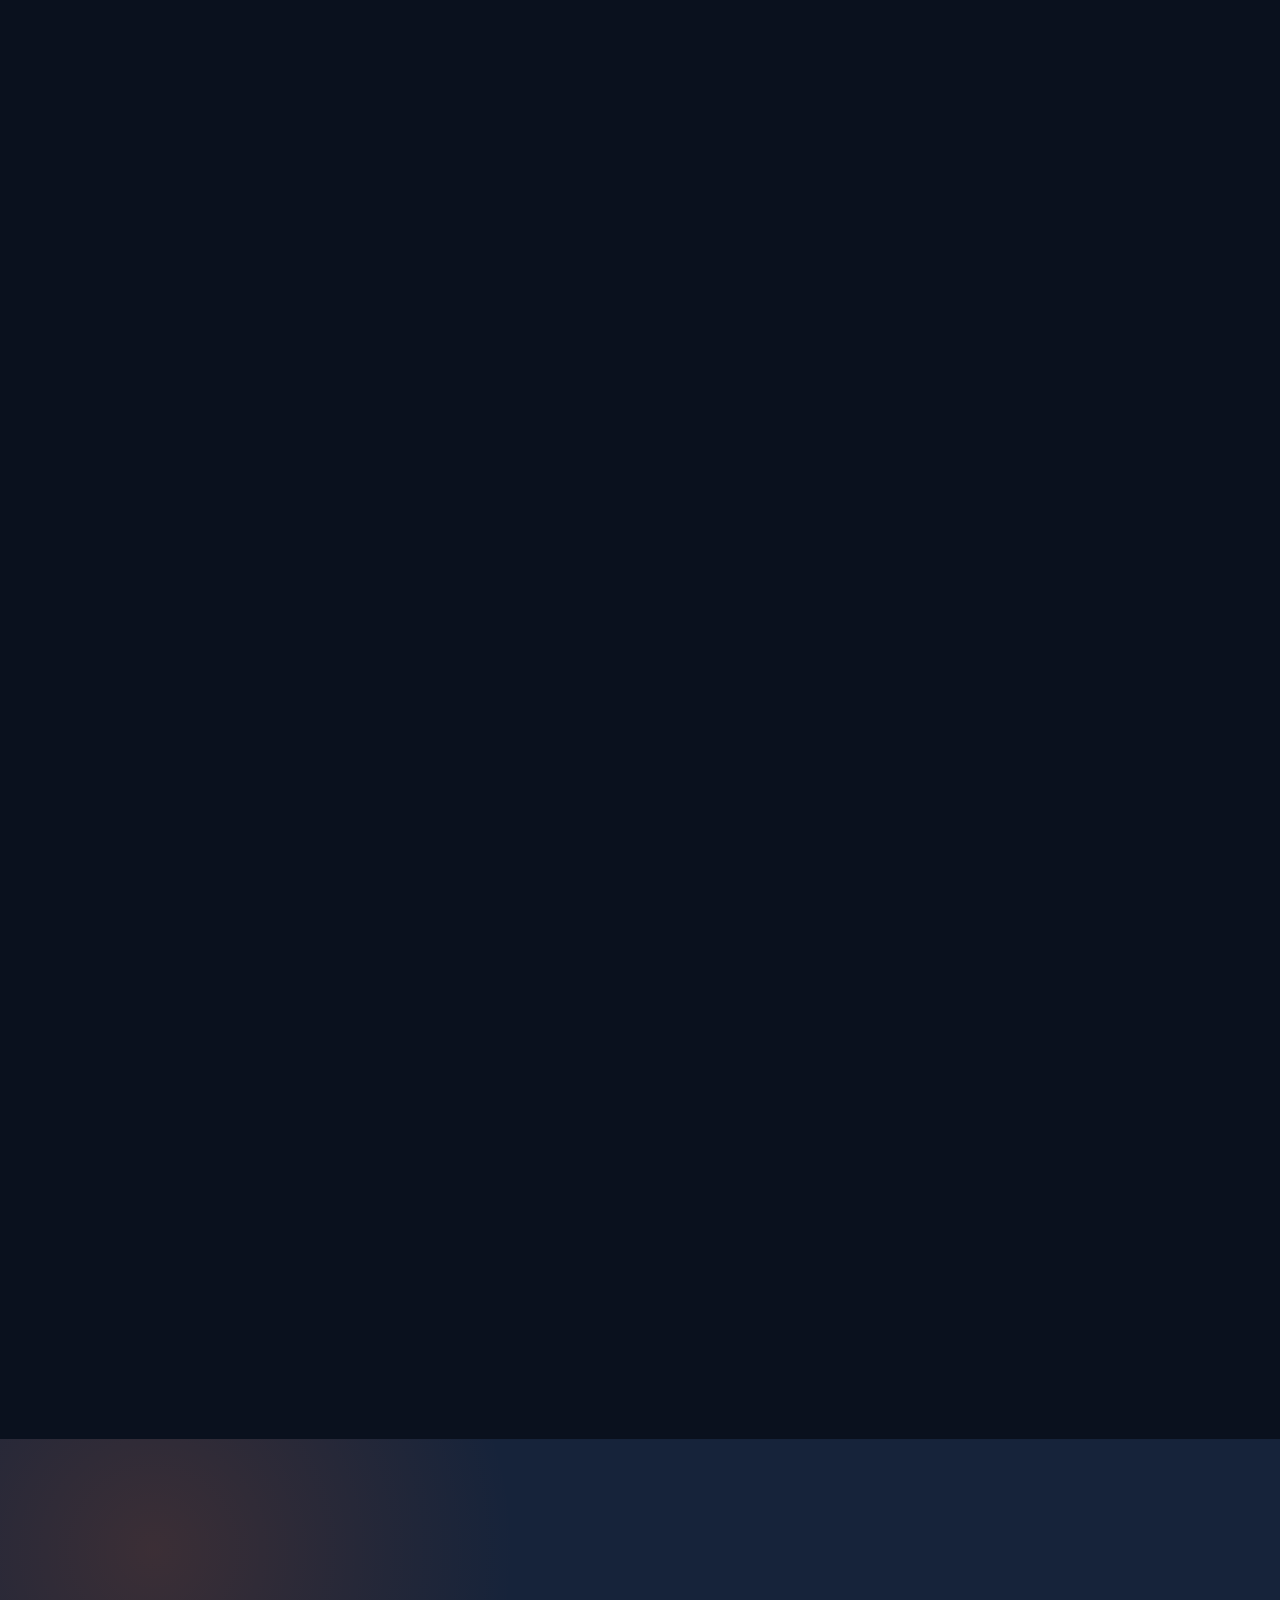
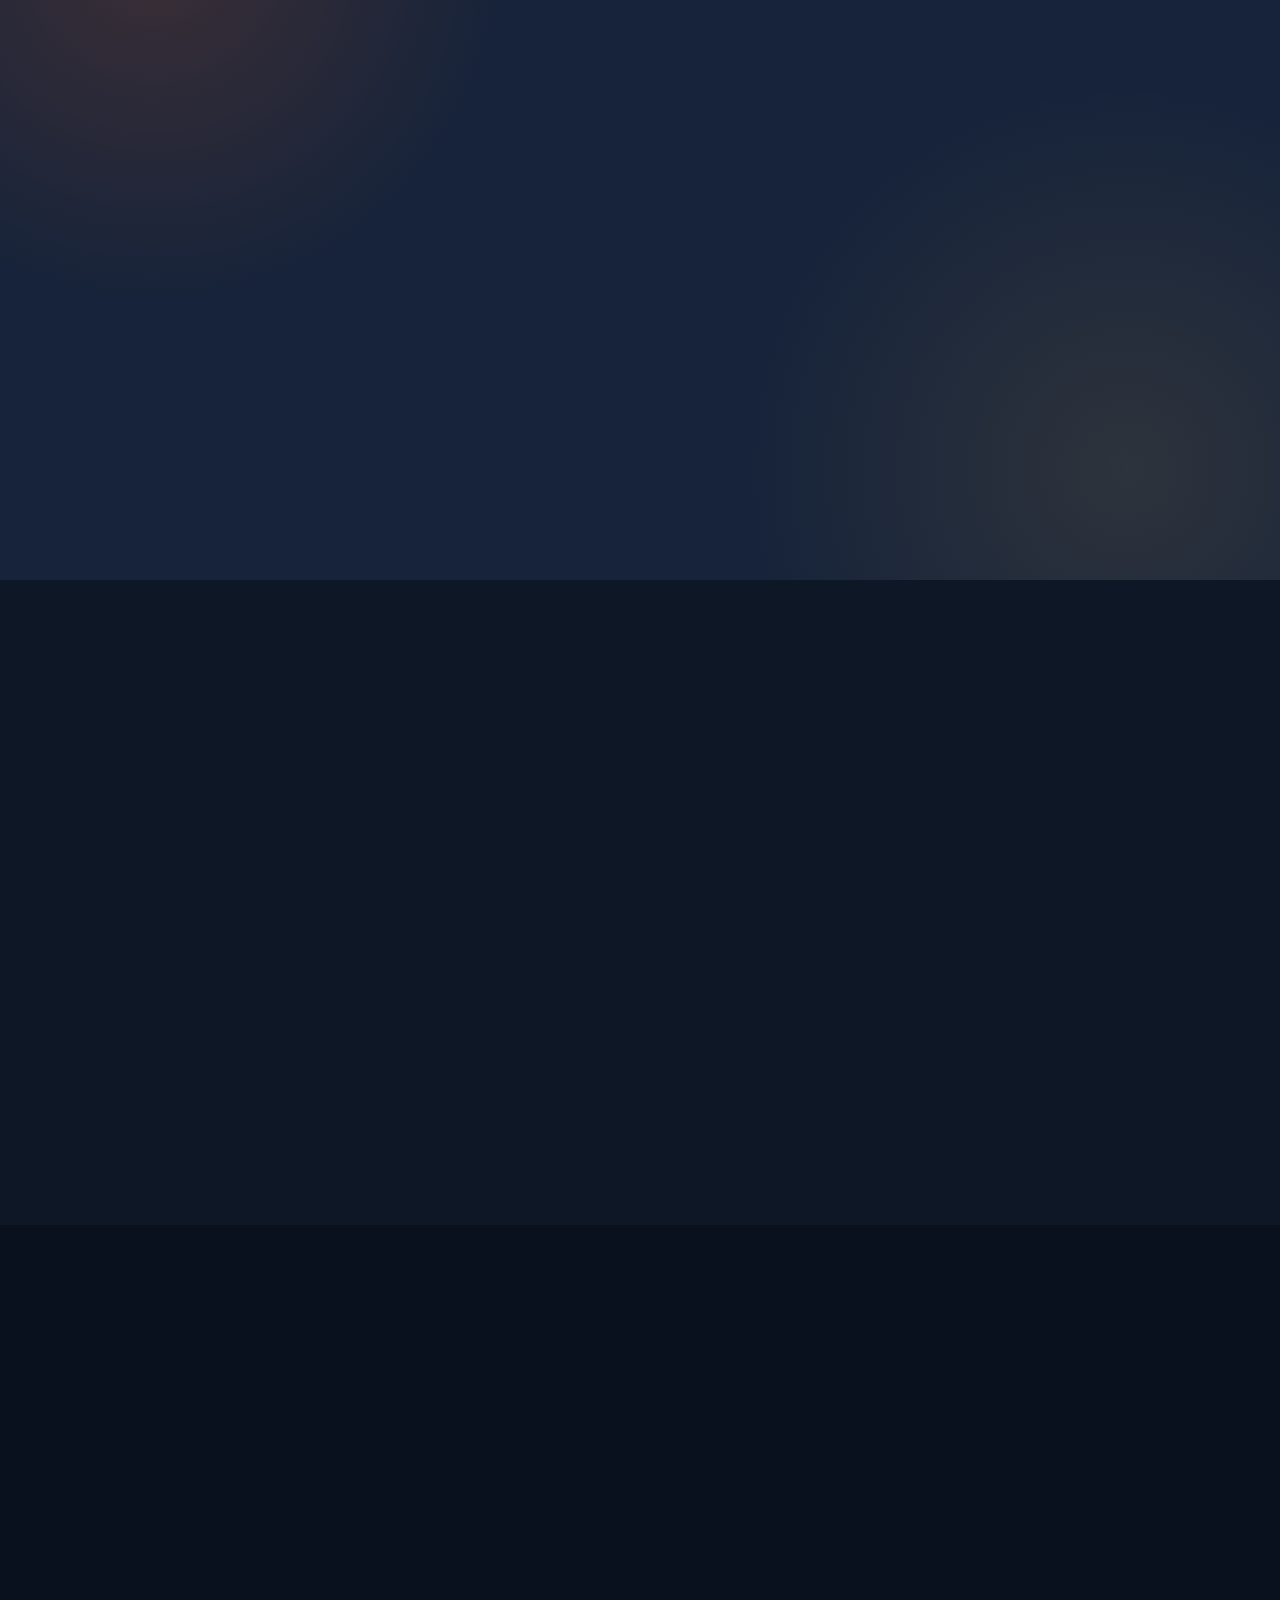
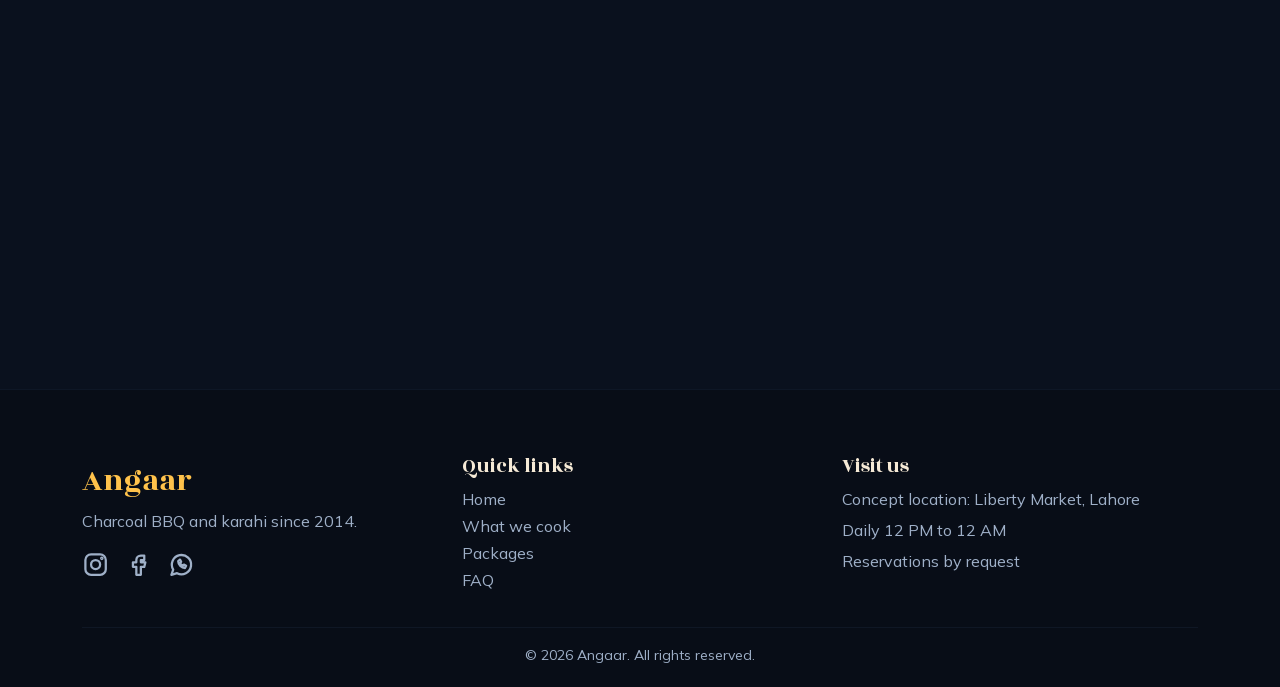
==== commit f380b3e3: "Add files via upload" ====
--- a/index.html
+++ b/index.html
@@ -41,10 +41,10 @@
 </header>
 
 <div class="stats"><div class="container"><div class="row g-4 text-center">
- <div class="col-6 col-md-3 stat"><b data-n="12">0</b><span>years on charcoal</span></div>
- <div class="col-6 col-md-3 stat"><b data-n="250000" data-plus>0</b><span>kababs grilled</span></div>
- <div class="col-6 col-md-3 stat"><b data-n="48" data-plus>0</b><span>chefs and grill masters</span></div>
- <div class="col-6 col-md-3 stat"><b data-n="4.9" data-d="1">0</b><span>average rating</span></div>
+ <div class="col-6 col-md-3 stat"><b data-n="12">12</b><span>years on charcoal</span></div>
+ <div class="col-6 col-md-3 stat"><b data-n="250000" data-plus>250,000+</b><span>kababs grilled</span></div>
+ <div class="col-6 col-md-3 stat"><b data-n="48" data-plus>48+</b><span>chefs and grill masters</span></div>
+ <div class="col-6 col-md-3 stat"><b data-n="4.9" data-d="1">4.9</b><span>average rating</span></div>
 </div></div></div>
 
 <section id="dishes">
@@ -65,8 +65,8 @@
 <section id="menu-board">
  <div class="container" style="max-width:860px">
   <h2 class="mb-4 rv">The menu board</h2>
-  <div class="tabs" id="tabs" role="group" aria-label="Menu categories"></div>
-  <div id="items"></div>
+  <div class="tabs" id="tabs" role="group" aria-label="Menu categories"><button type="button" aria-pressed="true" class="on">BBQ</button><button type="button" aria-pressed="false">Karahi</button><button type="button" aria-pressed="false">Breads &amp; Sides</button><button type="button" aria-pressed="false">Drinks</button></div>
+  <div id="items"><div class="mi rv in"><div><h3>Chicken Malai Boti</h3><p>Creamy, charred, melts in the mouth</p></div><span class="dots-l"></span><span class="pr">Rs 1,150</span><button class="add" data-n="Chicken Malai Boti" data-p="Rs 1,150" aria-label="Add Chicken Malai Boti to order">+</button></div><div class="mi rv in"><div><h3>Beef Seekh Kabab</h3><p>Hand-minced, ginger and green chili</p></div><span class="dots-l"></span><span class="pr">Rs 1,050</span><button class="add" data-n="Beef Seekh Kabab" data-p="Rs 1,050" aria-label="Add Beef Seekh Kabab to order">+</button></div><div class="mi rv in"><div><h3>Chicken Tikka Leg</h3><p>Smoky, spicy, bone-in</p></div><span class="dots-l"></span><span class="pr">Rs 650</span><button class="add" data-n="Chicken Tikka Leg" data-p="Rs 650" aria-label="Add Chicken Tikka Leg to order">+</button></div></div>
   <div class="cart" id="cart" hidden>
    <h3 class="h4">Your order</h3><div id="cl"></div>
    <div class="tot"><span>Total</span><span id="tot">Rs 0</span></div>
@@ -112,7 +112,7 @@
     <article class="slide"><div class="review-stars">★★★★★</div><blockquote>“We booked the Special for thirty people. Everything arrived hot and nobody went home hungry.”</blockquote><div class="reviewer"><div class="reviewer-avatar">UR</div><div class="reviewer-info"><strong>Usman R.</strong><span>Birthday dawat • Group of 30</span></div></div></article>
     <article class="slide"><div class="review-stars">★★★★★</div><blockquote>“Best karahi outside my grandmother’s kitchen—and the naan is unreal.”</blockquote><div class="reviewer"><div class="reviewer-avatar">HS</div><div class="reviewer-info"><strong>Hamza S.</strong><span>First visit • Now a regular</span></div></div></article>
    </div></div>
-   <div class="review-bottom"><span class="review-note">Three stories from around Lahore</span><div class="review-controls"><button class="arrow" id="prev" aria-label="Previous review"><svg width="1em" height="1em" viewBox="0 0 24 24" fill="none" stroke="currentColor" stroke-width="2"><path d="M15 5l-7 7 7 7"/></svg></button><div class="dots" id="dots"></div><button class="arrow" id="next" aria-label="Next review"><svg width="1em" height="1em" viewBox="0 0 24 24" fill="none" stroke="currentColor" stroke-width="2"><path d="M9 5l7 7-7 7"/></svg></button></div></div>
+   <div class="review-bottom"><span class="review-note">Three stories from around Lahore</span><div class="review-controls"><button class="arrow" id="prev" aria-label="Previous review"><svg width="1em" height="1em" viewBox="0 0 24 24" fill="none" stroke="currentColor" stroke-width="2"><path d="M15 5l-7 7 7 7"/></svg></button><div class="dots" id="dots"><button type="button" aria-label="Review 1" class="on"></button><button type="button" aria-label="Review 2"></button><button type="button" aria-label="Review 3"></button></div><button class="arrow" id="next" aria-label="Next review"><svg width="1em" height="1em" viewBox="0 0 24 24" fill="none" stroke="currentColor" stroke-width="2"><path d="M9 5l7 7-7 7"/></svg></button></div></div>
   </div>
  </div>
 </section>
